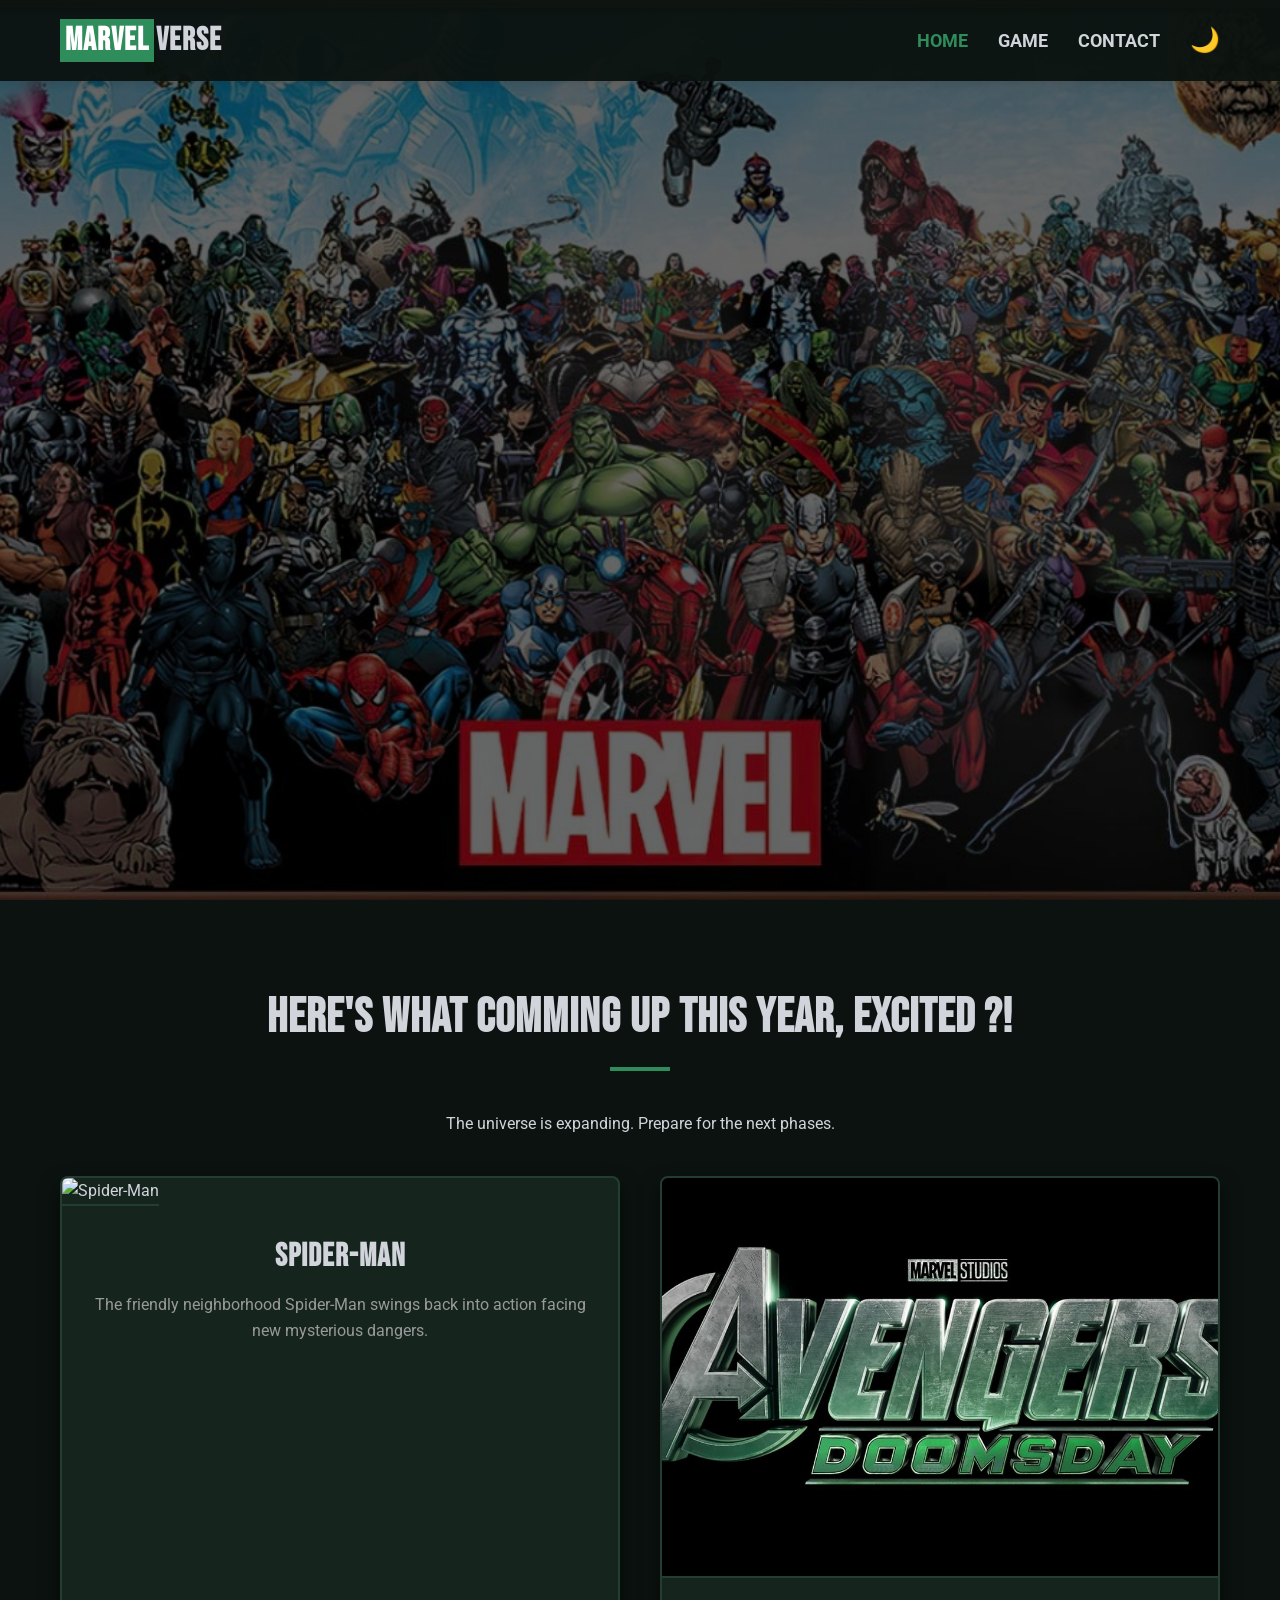
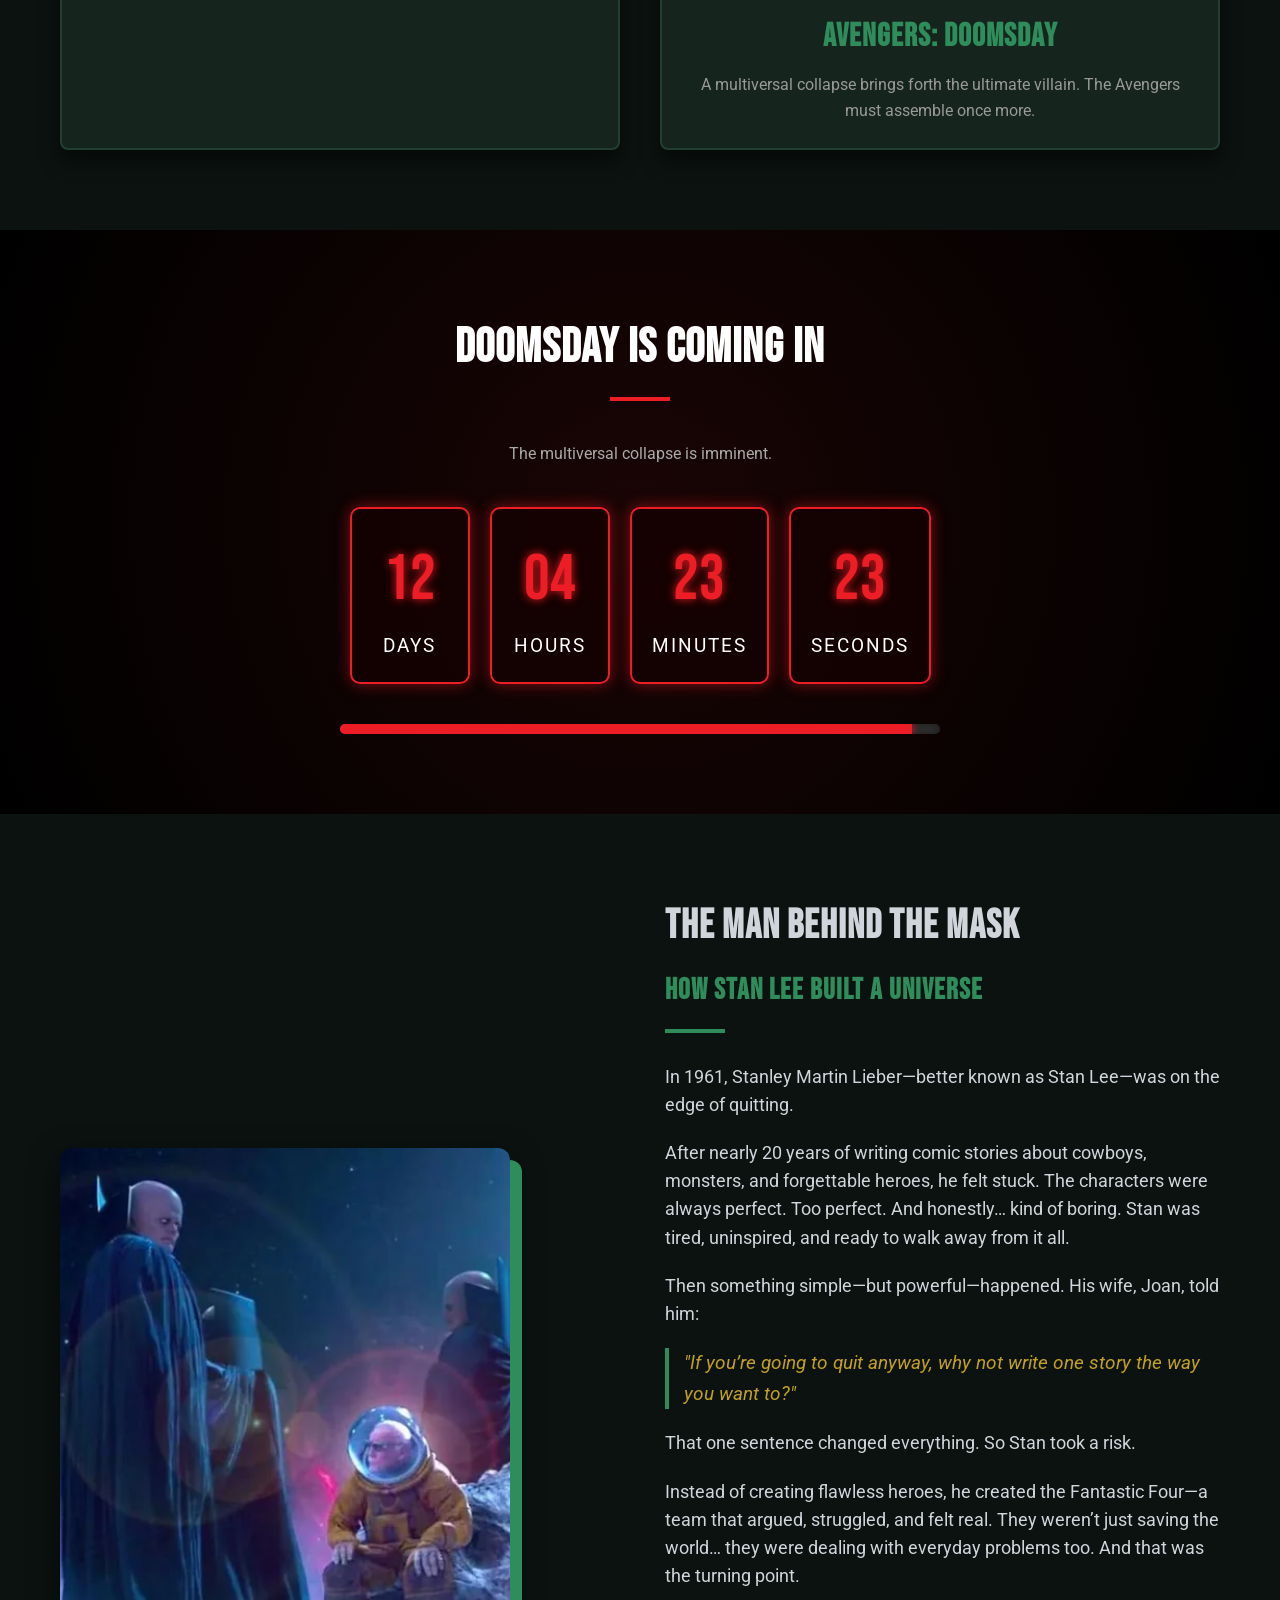
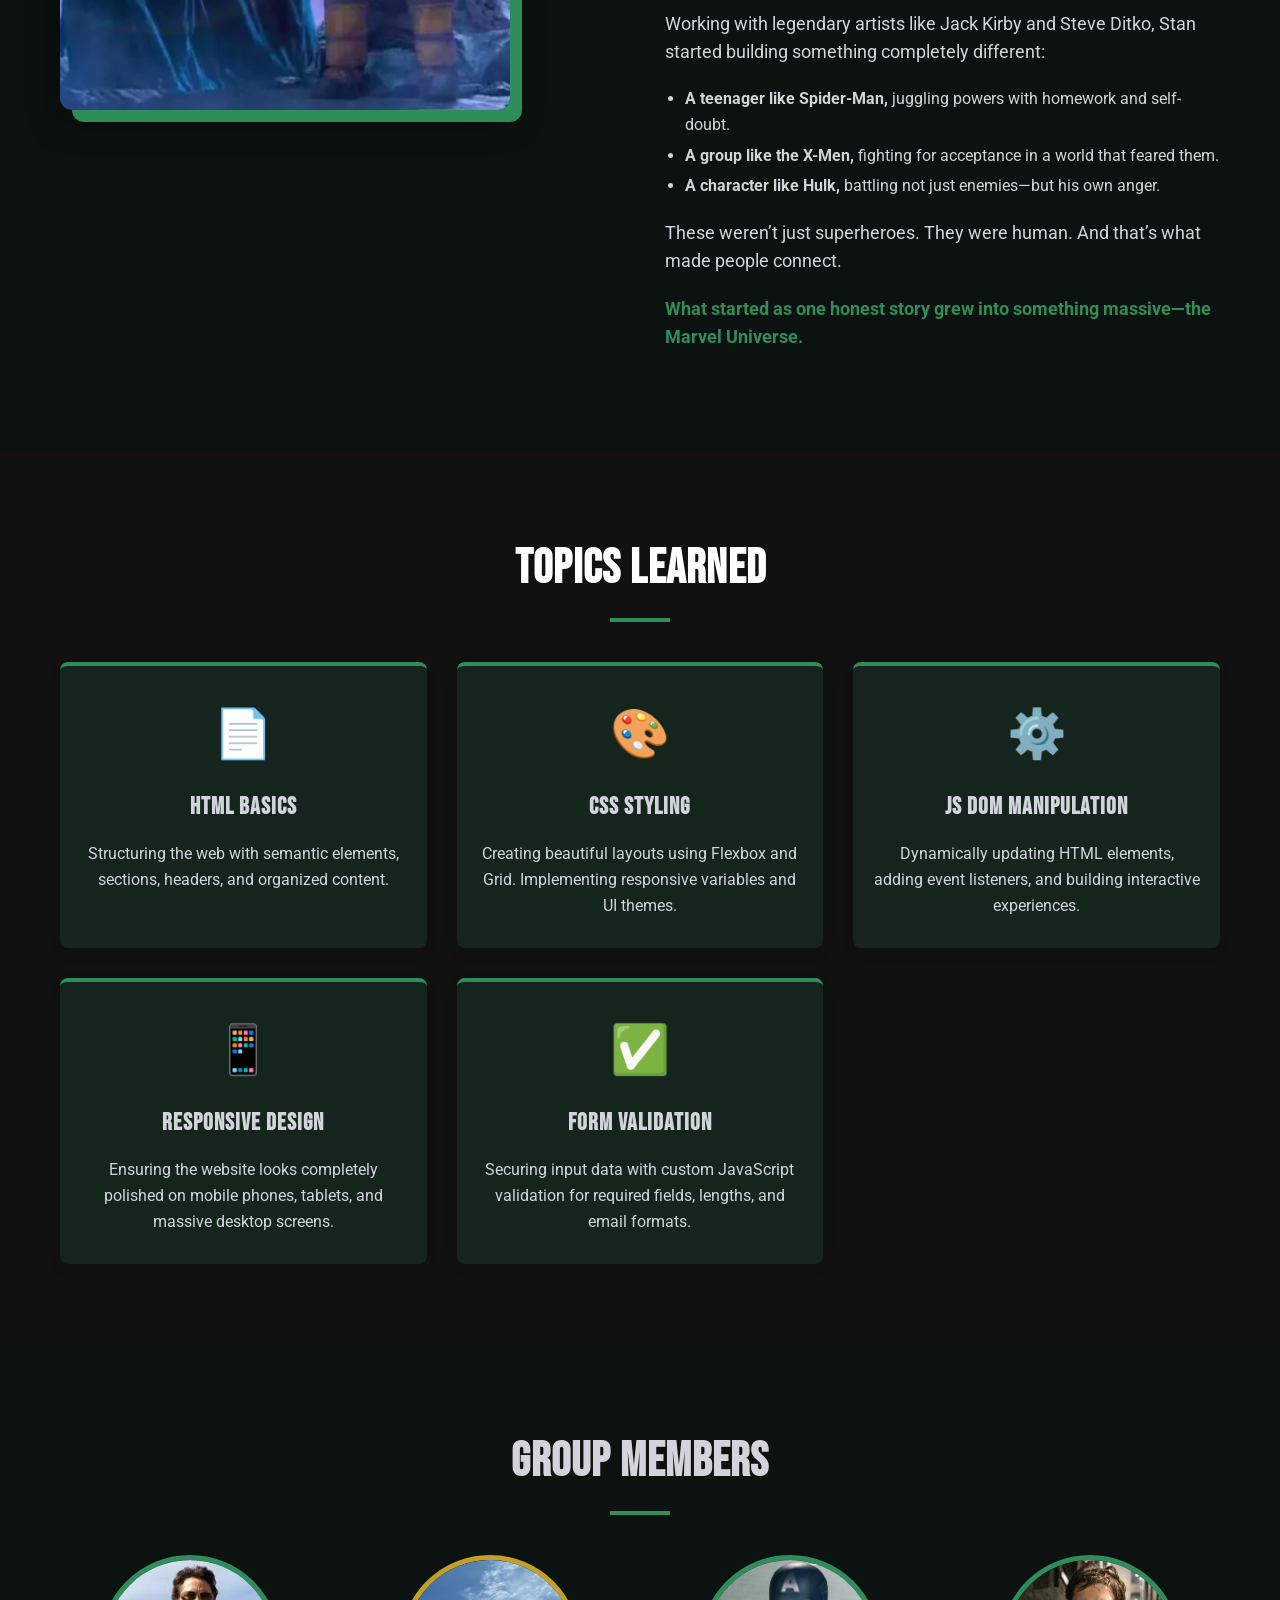
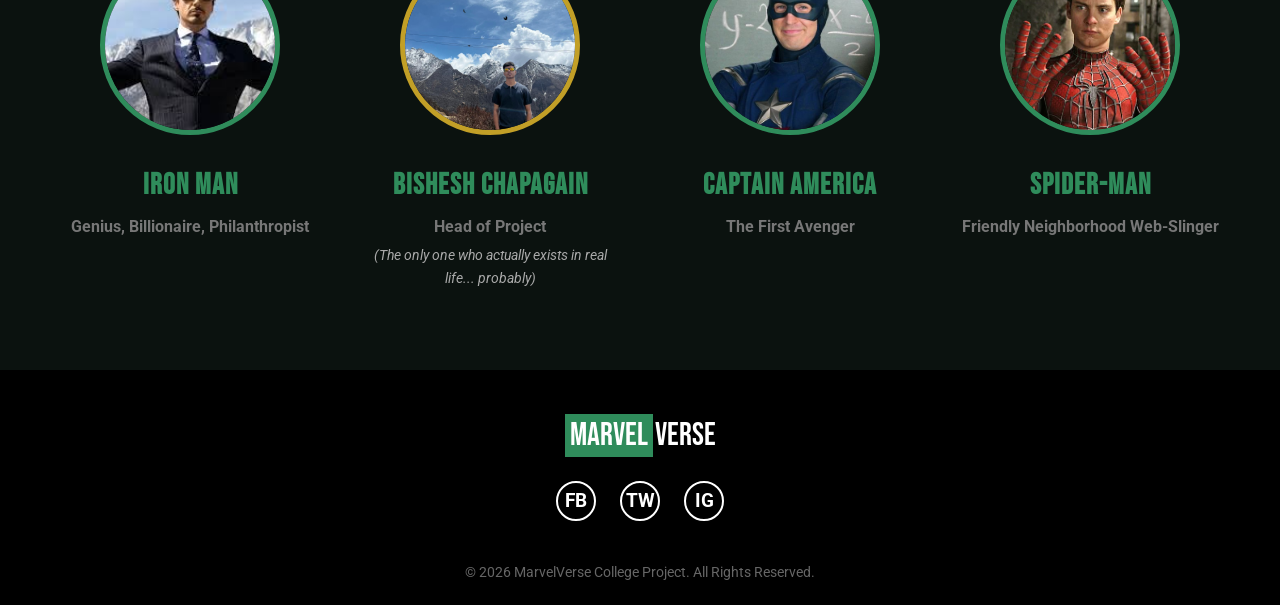
==== index.html @ a959912c "first commit" ====
<!DOCTYPE html>
<html lang="en">

<head>
    <meta charset="UTF-8">
    <meta name="viewport" content="width=device-width, initial-scale=1.0">
    <title>MarvelVerse | Home</title>
    <!-- Google Fonts -->
    <link rel="preconnect" href="https://fonts.googleapis.com">
    <link rel="preconnect" href="https://fonts.gstatic.com" crossorigin>
    <link href="https://fonts.googleapis.com/css2?family=Bebas+Neue&family=Roboto:wght@300;400;700&display=swap"
        rel="stylesheet">
    <link rel="stylesheet" href="style.css">
</head>

<body>
    <!-- Navbar -->
    <nav class="navbar" id="navbar">
        <div class="nav-container">
            <h1 class="logo"><span class="marvel-bg">Marvel</span>Verse</h1>
            <ul class="nav-links">
                <li><a href="index.html" class="active">Home</a></li>
                <li><a href="game.html">Game</a></li>
                <li><a href="contact.html">Contact</a></li>
                <li><button id="theme-toggle" class="theme-btn" aria-label="Toggle Dark Mode">🌙</button></li>
            </ul>
            <div class="hamburger">
                <span class="bar"></span>
                <span class="bar"></span>
                <span class="bar"></span>
            </div>
        </div>
    </nav>

    <!-- Hero Section -->
    <header class="hero" id="home">
        <div class="hero-overlay"></div>
        <div class="hero-content fade-in">
            <h1 class="hero-title" style="color: var(--primary-color);">Welcome to the Multiverse</h1>
            <p class="hero-subtitle">Prepare for the arrival of Doomsday and explore the legacy of Earth's mightiest
                heroes.</p>
            <a href="game.html" class="btn btn-primary cta-btn">Play Trivia</a>
        </div>
    </header>

    <!-- Upcoming Movies Section -->
    <section class="movies section-padding" id="upcoming">
        <div class="container">
            <div class="text-center fade-in scroll-anim">
                <h2 class="section-title"> Here's what comming up This year, Excited ?!</h2>
                <div class="title-underline center-line colored"></div>
                <p>The universe is expanding. Prepare for the next phases.</p>
            </div>

            <div class="movies-grid">
                <!-- Movie 1 -->
                <div class="movie-card fade-in scroll-anim">
                    <img src="assets/spiderman.jpg" alt="Spider-Man" class="movie-image">
                    <div class="movie-info">
                        <h3>Spider-Man</h3>
                        <p>The friendly neighborhood Spider-Man swings back into action facing new mysterious dangers.
                        </p>
                    </div>
                </div>

                <!-- Movie 2 -->
                <div class="movie-card fade-in scroll-anim">
                    <img src="assets/doomsday.jpg" alt="Avengers Doomsday" class="movie-image">
                    <div class="movie-info">
                        <h3 style="color: var(--primary-color);">Avengers: Doomsday</h3>
                        <p>A multiversal collapse brings forth the ultimate villain. The Avengers must assemble once
                            more.</p>
                    </div>
                </div>
            </div>
        </div>
    </section>

    <!-- Doomsday Countdown Section -->
    <section class="countdown-section section-padding bg-dark" id="countdown">
        <div class="container text-center fade-in scroll-anim">
            <h2 class="section-title text-white"> Doomsday is Coming in </h2>
            <div class="title-underline center-line" style="background-color: var(--doomsday-red);"></div>
            <p style="color: #aaa; margin-bottom: 30px;">The multiversal collapse is imminent.</p>

            <div id="countdown-timer" class="countdown-container">
                <div class="time-box">
                    <span id="days" class="time-number">00</span>
                    <span class="time-label">Days</span>
                </div>
                <div class="time-box">
                    <span id="hours" class="time-number">00</span>
                    <span class="time-label">Hours</span>
                </div>
                <div class="time-box">
                    <span id="minutes" class="time-number">00</span>
                    <span class="time-label">Minutes</span>
                </div>
                <div class="time-box">
                    <span id="seconds" class="time-number">00</span>
                    <span class="time-label">Seconds</span>
                </div>
            </div>

            <!-- Progress Bar -->
            <div class="progress-bar-container">
                <div id="countdown-progress" class="progress-bar"></div>
            </div>

            <h1 id="doomsday-message"
                style="display: none; color: var(--doomsday-red); font-size: 3rem; margin-top: 30px;"
                class="shake-anim">💥 DOOMSDAY HAS ARRIVED!</h1>
        </div>
    </section>

    <!-- Stan Lee Section -->
    <section class="stan-lee section-padding bg-alt" id="stan-lee">
        <div class="container flex-row">
            <div class="stan-image-wrapper fade-in scroll-anim">
                <img src="assets/stanlee.webp" alt="Stan Lee Portrait" id="stan-img">
            </div>
            <div class="stan-text-wrapper fade-in scroll-anim">
                <h2 class="section-title" style="font-size: 2.5rem;">The Man Behind the Mask</h2>
                <h3
                    style="color: var(--primary-color); margin-bottom: 15px; font-family: 'Bebas Neue', cursive; font-size: 1.8rem; letter-spacing: 1px;">
                    How Stan Lee Built a Universe</h3>
                <div class="title-underline"></div>

                <p>In 1961, Stanley Martin Lieber—better known as Stan Lee—was on the edge of quitting.</p>
                <p>After nearly 20 years of writing comic stories about cowboys, monsters, and forgettable heroes, he
                    felt stuck. The characters were always perfect. Too perfect. And honestly… kind of boring. Stan was
                    tired, uninspired, and ready to walk away from it all.</p>

                <p>Then something simple—but powerful—happened. His wife, Joan, told him:</p>
                <blockquote
                    style="border-left: 4px solid var(--primary-color); padding-left: 15px; margin: 20px 0; font-style: italic; font-size: 1.2rem; color: var(--accent-gold);">
                    "If you’re going to quit anyway, why not write one story the way you want to?"
                </blockquote>

                <p>That one sentence changed everything. So Stan took a risk.</p>
                <p>Instead of creating flawless heroes, he created the Fantastic Four—a team that argued, struggled, and
                    felt real. They weren’t just saving the world… they were dealing with everyday problems too. And
                    that was the turning point.</p>

                <p>Working with legendary artists like Jack Kirby and Steve Ditko, Stan started building something
                    completely different:</p>
                <ul style="list-style-type: disc; margin-left: 20px; margin-bottom: 20px;">
                    <li style="margin-bottom: 5px;"><strong>A teenager like Spider-Man,</strong> juggling powers with
                        homework and self-doubt.</li>
                    <li style="margin-bottom: 5px;"><strong>A group like the X-Men,</strong> fighting for acceptance in
                        a world that feared them.</li>
                    <li style="margin-bottom: 5px;"><strong>A character like Hulk,</strong> battling not just
                        enemies—but his own anger.</li>
                </ul>

                <p>These weren’t just superheroes. They were human. And that’s what made people connect.</p>
                <p style="font-weight: bold; color: var(--primary-color); font-size: 1.1rem;">What started as one honest
                    story grew into something massive—the Marvel Universe.</p>
            </div>
        </div>
    </section>

    <!-- Topics Learned Section -->
    <section class="topics section-padding bg-dark" id="topics">
        <div class="container">
            <h2 class="section-title text-center text-white">Topics Learned</h2>
            <div class="title-underline center-line"></div>

            <div class="features-grid">
                <!-- Card 1 -->
                <div class="feature-card fade-in scroll-anim">
                    <div class="card-icon">📄</div>
                    <h3>HTML Basics</h3>
                    <p>Structuring the web with semantic elements, sections, headers, and organized content.</p>
                </div>
                <!-- Card 2 -->
                <div class="feature-card fade-in scroll-anim">
                    <div class="card-icon">🎨</div>
                    <h3>CSS Styling</h3>
                    <p>Creating beautiful layouts using Flexbox and Grid. Implementing responsive variables and UI
                        themes.</p>
                </div>
                <!-- Card 3 -->
                <div class="feature-card fade-in scroll-anim">
                    <div class="card-icon">⚙️</div>
                    <h3>JS DOM Manipulation</h3>
                    <p>Dynamically updating HTML elements, adding event listeners, and building interactive experiences.
                    </p>
                </div>
                <!-- Card 4 -->
                <div class="feature-card fade-in scroll-anim">
                    <div class="card-icon">📱</div>
                    <h3>Responsive Design</h3>
                    <p>Ensuring the website looks completely polished on mobile phones, tablets, and massive desktop
                        screens.</p>
                </div>
                <!-- Card 5 -->
                <div class="feature-card fade-in scroll-anim">
                    <div class="card-icon">✅</div>
                    <h3>Form Validation</h3>
                    <p>Securing input data with custom JavaScript validation for required fields, lengths, and email
                        formats.</p>
                </div>
            </div>
        </div>
    </section>

    <!-- Group Members Section -->
    <section class="team section-padding" id="team">
        <div class="container">
            <h2 class="section-title text-center">Group Members</h2>
            <div class="title-underline center-line colored"></div>

            <div class="team-grid">
                <!-- Member 1 -->
                <div class="team-card fade-in scroll-anim">
                    <img src="assets/member1.jpeg" alt="Iron Man" class="team-avatar">
                    <h3 style="color: var(--primary-color);">Iron Man</h3>
                    <p class="role">Genius, Billionaire, Philanthropist</p>
                </div>
                <!-- Project Head (User) -->
                <div class="team-card fade-in scroll-anim">
                    <img src="assets/Member4.jpeg" alt="Bishesh Chapagain" class="team-avatar"
                        style="border-color: var(--accent-gold);">
                    <h3 style="color: var(--primary-color);">Bishesh Chapagain</h3>
                    <p class="role">Head of Project</p>
                    <p style="font-size: 0.9rem; margin-top: 5px; color: #aaa; font-style: italic;">(The only one who
                        actually exists in real life... probably)</p>
                </div>
                <!-- Member 2 -->
                <div class="team-card fade-in scroll-anim">
                    <img src="assets/member2.jpg" alt="Captain America" class="team-avatar">
                    <h3 style="color: var(--primary-color);">Captain America</h3>
                    <p class="role">The First Avenger</p>
                </div>
                <!-- Member 3 -->
                <div class="team-card fade-in scroll-anim">
                    <img src="assets/member3.webp" alt="Spider-Man" class="team-avatar">
                    <h3 style="color: var(--primary-color);">Spider-Man</h3>
                    <p class="role">Friendly Neighborhood Web-Slinger</p>
                </div>
            </div>
        </div>
    </section>

    <!-- Footer -->
    <footer>
        <div class="container footer-content">
            <div class="footer-logo"><span class="marvel-bg">Marvel</span>Verse</div>
            <div class="socials">
                <a href="#">FB</a>
                <a href="#">TW</a>
                <a href="#">IG</a>
            </div>
            <p>&copy; 2026 MarvelVerse College Project. All Rights Reserved.</p>
        </div>
    </footer>

    <script src="script.js"></script>
</body>

</html>
---- style.css ----
/* =========================================
   VARIABLES & GLOBAL STYLES
   ========================================= */
:root {
    --primary-color: #2f8c5b; /* Doomsday Green */
    --primary-dark: #1b633b;
    --text-color: #d1d5db; /* Light gray text */
    --bg-color: #0b120f; /* Deep dark obsidian/green */
    --bg-alt: #121c18;
    --header-bg: rgba(11, 18, 15, 0.95);
    --card-bg: #16241e;
    --border-color: #243d31;
    --accent-gold: #c29f27;
    --doomsday-red: #EC1D24; /* Bold glowing red requirement */
    --transition: all 0.3s ease;
}

/* Dark Mode Variables */
[data-theme="dark"] {
    --primary-color: #1b633b;
    --text-color: #ffffff;
    --bg-color: #000000;
    --bg-alt: #0a0a0a;
    --header-bg: rgba(0, 0, 0, 0.95);
    --card-bg: #111111;
    --border-color: #222222;
}

* {
    margin: 0;
    padding: 0;
    box-sizing: border-box;
}

body {
    font-family: 'Roboto', sans-serif;
    color: var(--text-color);
    background-color: var(--bg-color);
    line-height: 1.6;
    transition: background-color 0.3s, color 0.3s;
    overflow-x: hidden;
}

h1, h2, h3, h4, .hero-title, .logo {
    font-family: 'Bebas Neue', cursive;
    letter-spacing: 1px;
}

a {
    text-decoration: none;
    color: var(--text-color);
    transition: var(--transition);
}

ul {
    list-style: none;
}

.container {
    max-width: 1200px;
    margin: 0 auto;
    padding: 0 20px;
}

.section-padding {
    padding: 80px 0;
}

.text-center { text-align: center; }
.text-white { color: #fff !important; }
.bg-dark { background-color: #111; color: #fff; }
[data-theme="dark"] .bg-dark { background-color: #0a0a0a; }

/* Buttons */
.btn {
    display: inline-block;
    padding: 12px 30px;
    font-size: 1.2rem;
    font-family: 'Bebas Neue', cursive;
    letter-spacing: 1.5px;
    border: none;
    cursor: pointer;
    border-radius: 4px;
    transition: var(--transition);
    text-transform: uppercase;
}

.btn-primary {
    background-color: var(--primary-color);
    color: #fff;
    box-shadow: 0 4px 6px rgba(236, 29, 36, 0.3);
}

.btn-primary:hover {
    background-color: var(--primary-dark);
    transform: translateY(-2px);
    box-shadow: 0 6px 12px rgba(236, 29, 36, 0.4);
}

/* Titles & Underlines */
.section-title {
    font-size: 3rem;
    margin-bottom: 10px;
    text-transform: uppercase;
}

.title-underline {
    height: 4px;
    width: 60px;
    background-color: var(--primary-color);
    margin-bottom: 30px;
}

.center-line {
    margin: 0 auto 40px auto;
}

/* =========================================
   NAVIGATION
   ========================================= */
.navbar {
    position: fixed;
    top: 0;
    left: 0;
    width: 100%;
    background-color: var(--header-bg);
    box-shadow: 0 2px 10px rgba(0,0,0,0.1);
    z-index: 1000;
    transition: var(--transition);
}

.nav-container {
    display: flex;
    justify-content: space-between;
    align-items: center;
    max-width: 1200px;
    margin: 0 auto;
    padding: 15px 20px;
}

.logo {
    font-size: 2rem;
    color: var(--text-color);
}

.marvel-bg {
    background-color: var(--primary-color);
    color: white;
    padding: 2px 5px;
    margin-right: 2px;
}

.nav-links {
    display: flex;
    align-items: center;
    gap: 30px;
}

.nav-links a {
    font-weight: 700;
    font-size: 1.1rem;
    text-transform: uppercase;
}

.nav-links a:hover,
.nav-links a.active {
    color: var(--primary-color);
}

.theme-btn {
    background: none;
    border: none;
    font-size: 1.5rem;
    cursor: pointer;
    color: var(--text-color);
}

/* Hamburger */
.hamburger {
    display: none;
    cursor: pointer;
}

.hamburger .bar {
    display: block;
    width: 25px;
    height: 3px;
    margin: 5px auto;
    -webkit-transition: all 0.3s ease-in-out;
    transition: all 0.3s ease-in-out;
    background-color: var(--text-color);
}

/* =========================================
   HERO SECTION
   ========================================= */
.hero {
    min-height: 100vh;
    background: url('assets/marvel.jpg') no-repeat center center;
    background-size: cover;
    background-position: center top; /* Keeps main Marvel characters' heads visible */
    background-attachment: fixed; /* Creates a premium parallax effect and helps perceived resolution */
    image-rendering: high-quality;
    position: relative;
    display: flex;
    align-items: center;
    justify-content: center;
    text-align: center;
    color: #fff;
    margin-top: 0;
}

.hero-overlay {
    position: absolute;
    top: 0;
    left: 0;
    width: 100%;
    height: 100%;
    background: rgba(0, 0, 0, 0.6);
    z-index: 1;
}

.hero-content {
    position: relative;
    z-index: 2;
    padding: 0 20px;
    max-width: 800px;
}

.hero-title {
    font-size: 5rem;
    text-transform: uppercase;
    margin-bottom: 20px;
    text-shadow: 2px 2px 10px rgba(0,0,0,0.8);
}

.hero-subtitle {
    font-size: 1.2rem;
    margin-bottom: 30px;
    text-shadow: 1px 1px 5px rgba(0,0,0,0.8);
}

/* =========================================
   STAN LEE SECTION
   ========================================= */
.flex-row {
    display: flex;
    align-items: center;
    gap: 50px;
}

.stan-image-wrapper {
    flex: 1;
}

.stan-image-wrapper img {
    width: 100%;
    max-width: 450px;
    height: auto;
    aspect-ratio: 4 / 5; /* Forces a consistent portrait layout */
    object-fit: cover; /* Prevents stretching and distortion */
    object-position: center top; /* Focuses clearly on Stan Lee's face */
    border-radius: 12px;
    box-shadow: 12px 12px 0 var(--primary-color), 0 10px 30px rgba(0,0,0,0.5); /* extra 3D pop */
    image-rendering: high-quality; /* Better resolution */
}

.stan-text-wrapper {
    flex: 1;
}

.stan-text-wrapper p {
    margin-bottom: 20px;
    font-size: 1.1rem;
}

/* =========================================
   UPCOMING MOVIES SECTION
   ========================================= */
.movies-grid {
    display: grid;
    grid-template-columns: repeat(auto-fit, minmax(300px, 1fr));
    gap: 40px;
    margin-top: 40px;
}

.movie-card {
    background-color: var(--card-bg);
    border-radius: 8px;
    overflow: hidden;
    box-shadow: 0 10px 20px rgba(0,0,0,0.5);
    border: 2px solid var(--border-color);
    transition: var(--transition);
}

.movie-card:hover {
    transform: translateY(-10px);
    box-shadow: 0 15px 30px rgba(47, 140, 91, 0.4);
    border-color: var(--primary-color);
}

.movie-image {
    width: 100%;
    height: 400px;
    object-fit: cover;
    border-bottom: 2px solid var(--border-color);
}

.movie-info {
    padding: 25px 20px;
    text-align: center;
}

.movie-info h3 {
    font-size: 2rem;
    margin-bottom: 10px;
    font-family: 'Bebas Neue', cursive;
    color: var(--text-color);
}

.movie-info p {
    font-size: 1rem;
    color: #999;
}

/* =========================================
   COUNTDOWN TIMER SECTION
   ========================================= */
.countdown-section {
    position: relative;
    overflow: hidden;
    background: radial-gradient(circle at center, #1a0505 0%, #000000 100%);
}

.countdown-container {
    display: flex;
    justify-content: center;
    gap: 20px;
    flex-wrap: wrap;
    margin: 40px 0;
}

.time-box {
    background-color: rgba(20, 0, 0, 0.8);
    border: 2px solid var(--doomsday-red);
    border-radius: 10px;
    padding: 20px;
    min-width: 120px;
    box-shadow: 0 0 15px rgba(236, 29, 36, 0.5); /* Glowing Red */
    animation: pulseGlow 2s infinite alternate;
}

.time-number {
    display: block;
    font-size: 4rem;
    font-family: 'Bebas Neue', cursive;
    color: var(--doomsday-red);
    text-shadow: 0 0 10px var(--doomsday-red);
}

.time-label {
    display: block;
    font-size: 1.2rem;
    color: #fff;
    text-transform: uppercase;
    letter-spacing: 2px;
}

.progress-bar-container {
    width: 100%;
    max-width: 600px;
    height: 10px;
    background-color: #333;
    border-radius: 5px;
    margin: 0 auto;
    overflow: hidden;
    box-shadow: 0 0 10px rgba(0,0,0,0.5) inset;
}

.progress-bar {
    height: 100%;
    width: 0%;
    background-color: var(--doomsday-red);
    box-shadow: 0 0 10px var(--doomsday-red);
    transition: width 1s linear;
}

@keyframes pulseGlow {
    0% { box-shadow: 0 0 10px rgba(236, 29, 36, 0.2); }
    100% { box-shadow: 0 0 25px rgba(236, 29, 36, 0.8); }
}

.shake-anim {
    animation: shake 0.5s infinite;
}

@keyframes shake {
    0% { transform: translate(1px, 1px) rotate(0deg); }
    10% { transform: translate(-1px, -2px) rotate(-1deg); }
    20% { transform: translate(-3px, 0px) rotate(1deg); }
    30% { transform: translate(3px, 2px) rotate(0deg); }
    40% { transform: translate(1px, -1px) rotate(1deg); }
    50% { transform: translate(-1px, 2px) rotate(-1deg); }
    60% { transform: translate(-3px, 1px) rotate(0deg); }
    70% { transform: translate(3px, 1px) rotate(-1deg); }
    80% { transform: translate(-1px, -1px) rotate(1deg); }
    90% { transform: translate(1px, 2px) rotate(0deg); }
    100% { transform: translate(1px, -2px) rotate(-1deg); }
}

/* =========================================
   TOPICS / CARDS SECTION
   ========================================= */
.features-grid {
    display: grid;
    grid-template-columns: repeat(auto-fit, minmax(280px, 1fr));
    gap: 30px;
    margin-top: 40px;
}

.feature-card {
    background-color: var(--card-bg);
    color: var(--text-color);
    padding: 30px 20px;
    border-radius: 8px;
    text-align: center;
    box-shadow: 0 5px 15px rgba(0,0,0,0.05);
    transition: var(--transition);
    border-top: 4px solid var(--primary-color);
}

.feature-card:hover {
    transform: translateY(-10px);
    box-shadow: 0 15px 30px rgba(0,0,0,0.1);
}

[data-theme="dark"] .feature-card {
    box-shadow: 0 5px 15px rgba(0,0,0,0.5);
}

[data-theme="dark"] .feature-card:hover {
    box-shadow: 0 15px 30px rgba(0,0,0,0.7);
}

.card-icon {
    font-size: 3rem;
    margin-bottom: 15px;
}

.feature-card h3 {
    font-size: 1.5rem;
    margin-bottom: 15px;
}

/* =========================================
   TEAM SECTION
   ========================================= */
.team-grid {
    display: grid;
    grid-template-columns: repeat(auto-fit, minmax(250px, 1fr));
    gap: 40px;
    margin-top: 40px;
}

.team-card {
    text-align: center;
}

.team-avatar {
    width: 180px;
    height: 180px;
    border-radius: 50%;
    object-fit: cover;
    margin-bottom: 20px;
    border: 5px solid var(--primary-color);
    transition: var(--transition);
}

.team-card:hover .team-avatar {
    transform: scale(1.05);
    box-shadow: 0 10px 20px rgba(236, 29, 36, 0.3);
}

.team-card h3 {
    font-size: 1.8rem;
    margin-bottom: 5px;
}

.team-card .role {
    color: #777;
    font-weight: 700;
}

[data-theme="dark"] .team-card .role {
    color: #aaa;
}

/* =========================================
   FOOTER
   ========================================= */
footer {
    background-color: #000;
    color: #fff;
    padding: 40px 0 20px;
    text-align: center;
}

.footer-content {
    display: flex;
    flex-direction: column;
    align-items: center;
    gap: 20px;
}

.footer-logo {
    font-family: 'Bebas Neue', cursive;
    font-size: 2rem;
}

.socials a {
    color: #fff;
    margin: 0 10px;
    font-size: 1.2rem;
    font-weight: bold;
    border: 2px solid #fff;
    border-radius: 50%;
    width: 40px;
    height: 40px;
    display: inline-flex;
    align-items: center;
    justify-content: center;
    transition: var(--transition);
}

.socials a:hover {
    background-color: var(--primary-color);
    border-color: var(--primary-color);
    color: #fff;
}

footer p {
    margin-top: 20px;
    color: #666;
    font-size: 0.9rem;
}

/* =========================================
   ANIMATIONS & UTILITIES
   ========================================= */
.fade-in {
    opacity: 0;
    transform: translateY(30px);
    transition: opacity 0.8s ease-out, transform 0.8s ease-out;
}

.fade-in.appear {
    opacity: 1;
    transform: translateY(0);
}

/* =========================================
   MEDIA QUERIES (RESPONSIVE)
   ========================================= */
@media (max-width: 768px) {
    .hamburger {
        display: block;
    }

    .hamburger.active .bar:nth-child(2) { opacity: 0; }
    .hamburger.active .bar:nth-child(1) { transform: translateY(8px) rotate(45deg); }
    .hamburger.active .bar:nth-child(3) { transform: translateY(-8px) rotate(-45deg); }

    .nav-links {
        position: fixed;
        left: -100%;
        top: 70px;
        gap: 0;
        flex-direction: column;
        background-color: var(--header-bg);
        width: 100%;
        text-align: center;
        transition: 0.3s;
        box-shadow: 0 10px 10px rgba(0,0,0,0.1);
        padding-bottom: 20px;
    }

    .nav-links.active {
        left: 0;
        overflow-y: auto;
        max-height: calc(100vh - 70px);
    }

    .nav-links li {
        margin: 16px 0;
    }

    .hero {
        background-attachment: scroll; /* Fixes iOS mobile bug with fixed background */
        background-position: center;
        min-height: 80vh; /* Better fitting for mobile viewports */
    }

    .hero-title {
        font-size: 3rem;
    }
    
    .hero-subtitle {
        font-size: 1.1rem;
    }

    .section-title {
        font-size: 2.2rem;
    }

    .flex-row {
        flex-direction: column;
        align-items: center;
        gap: 30px;
    }

    .stan-image-wrapper img {
        margin: 0 auto;
        display: block;
        max-width: 350px;
        width: 100%;
    }

    .movie-image {
        height: 300px;
    }

    .time-box {
        min-width: 90px;
        padding: 15px;
    }

    .time-number {
        font-size: 3rem;
    }

    .time-label {
        font-size: 1rem;
    }
    
    .movies-grid, .features-grid, .team-grid {
        gap: 20px;
        padding: 0 10px;
    }
}

@media (max-width: 480px) {
    .hero-title {
        font-size: 2.2rem;
    }

    .hero-subtitle {
        font-size: 1rem;
    }

    .section-title {
        font-size: 1.8rem;
    }

    .movies-grid {
        grid-template-columns: 1fr;
    }

    .features-grid {
        grid-template-columns: 1fr;
    }

    .team-grid {
        grid-template-columns: 1fr;
    }

    .container {
        padding: 0 15px; /* Adds extra breathing room to containers */
    }

    .countdown-container {
        gap: 10px;
    }

    .time-box {
        min-width: 70px;
        padding: 10px;
    }

    .time-number {
        font-size: 2rem;
    }

    .time-label {
        font-size: 0.8rem;
    }
    
    .btn {
        padding: 10px 20px;
        font-size: 1rem;
    }
    
    .section-padding {
        padding: 50px 0;
    }
    
    #doomsday-message {
        font-size: 1.8rem !important;
    }
}
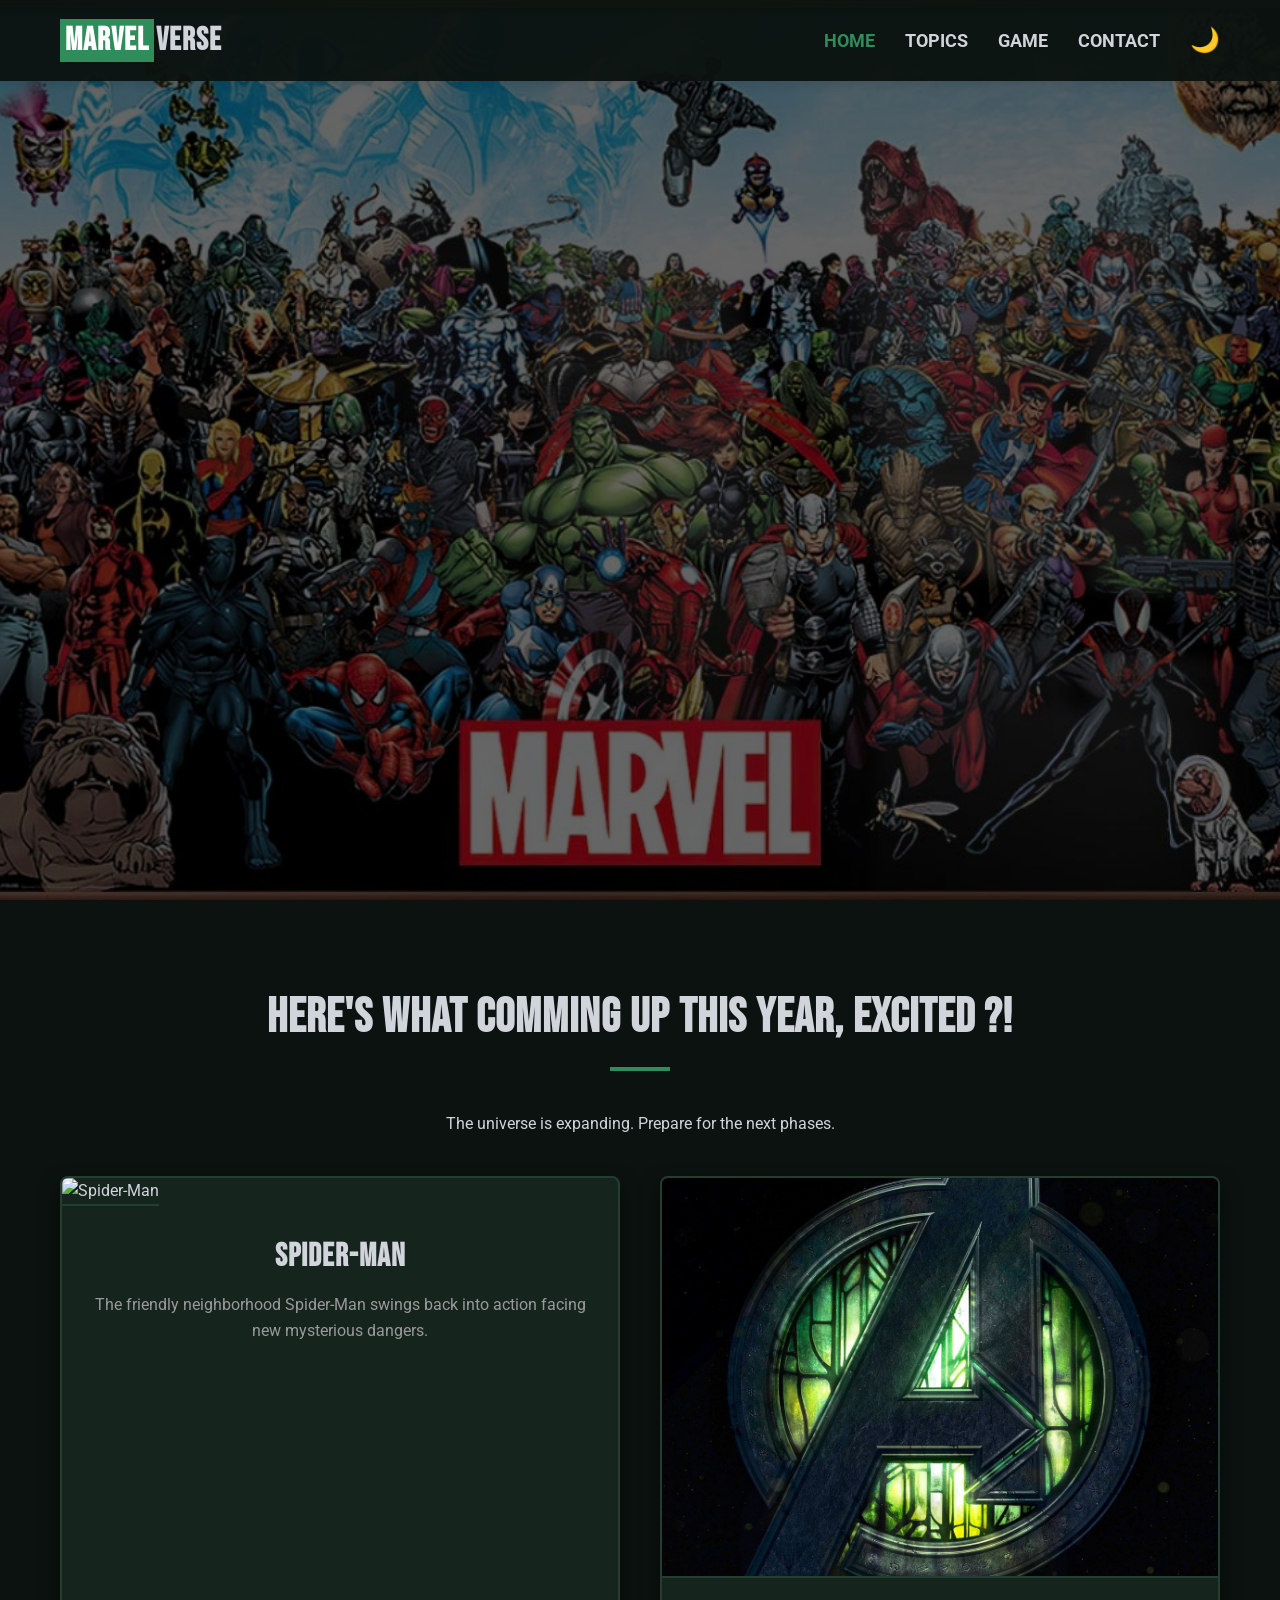
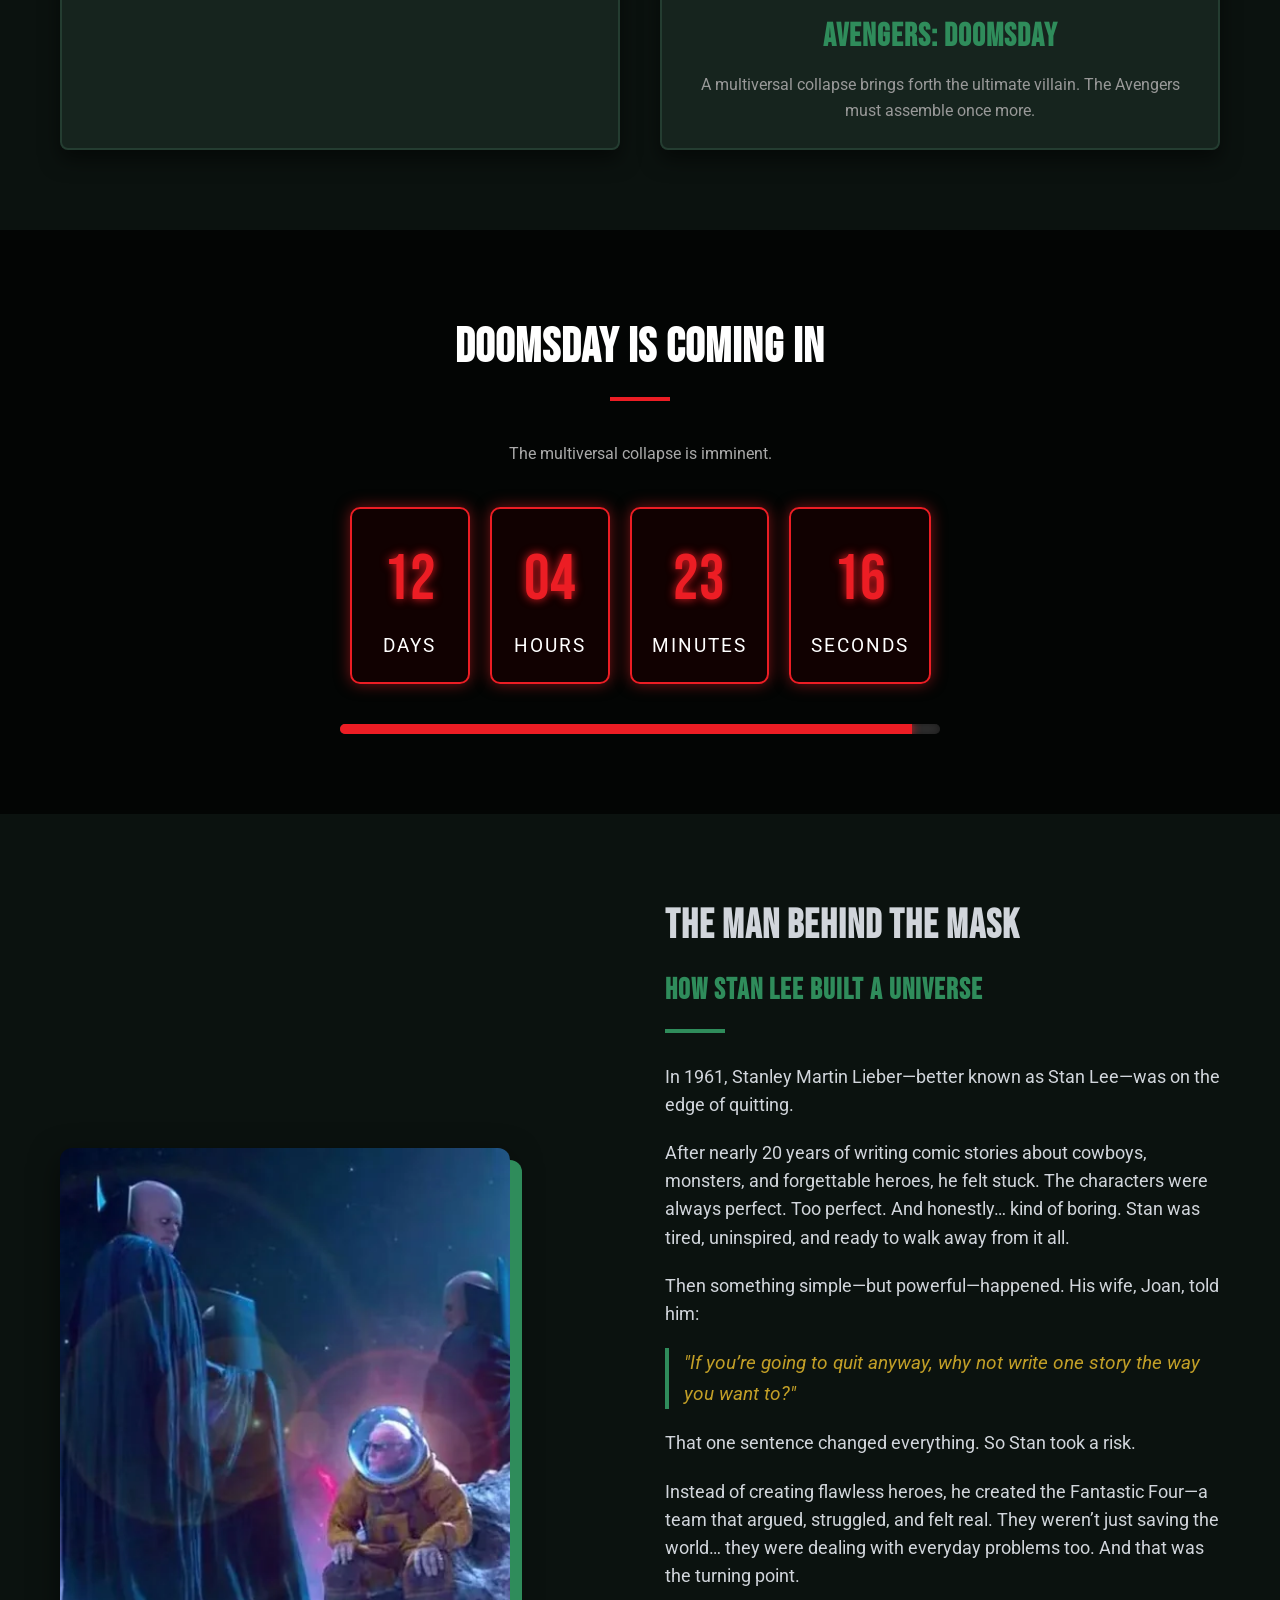
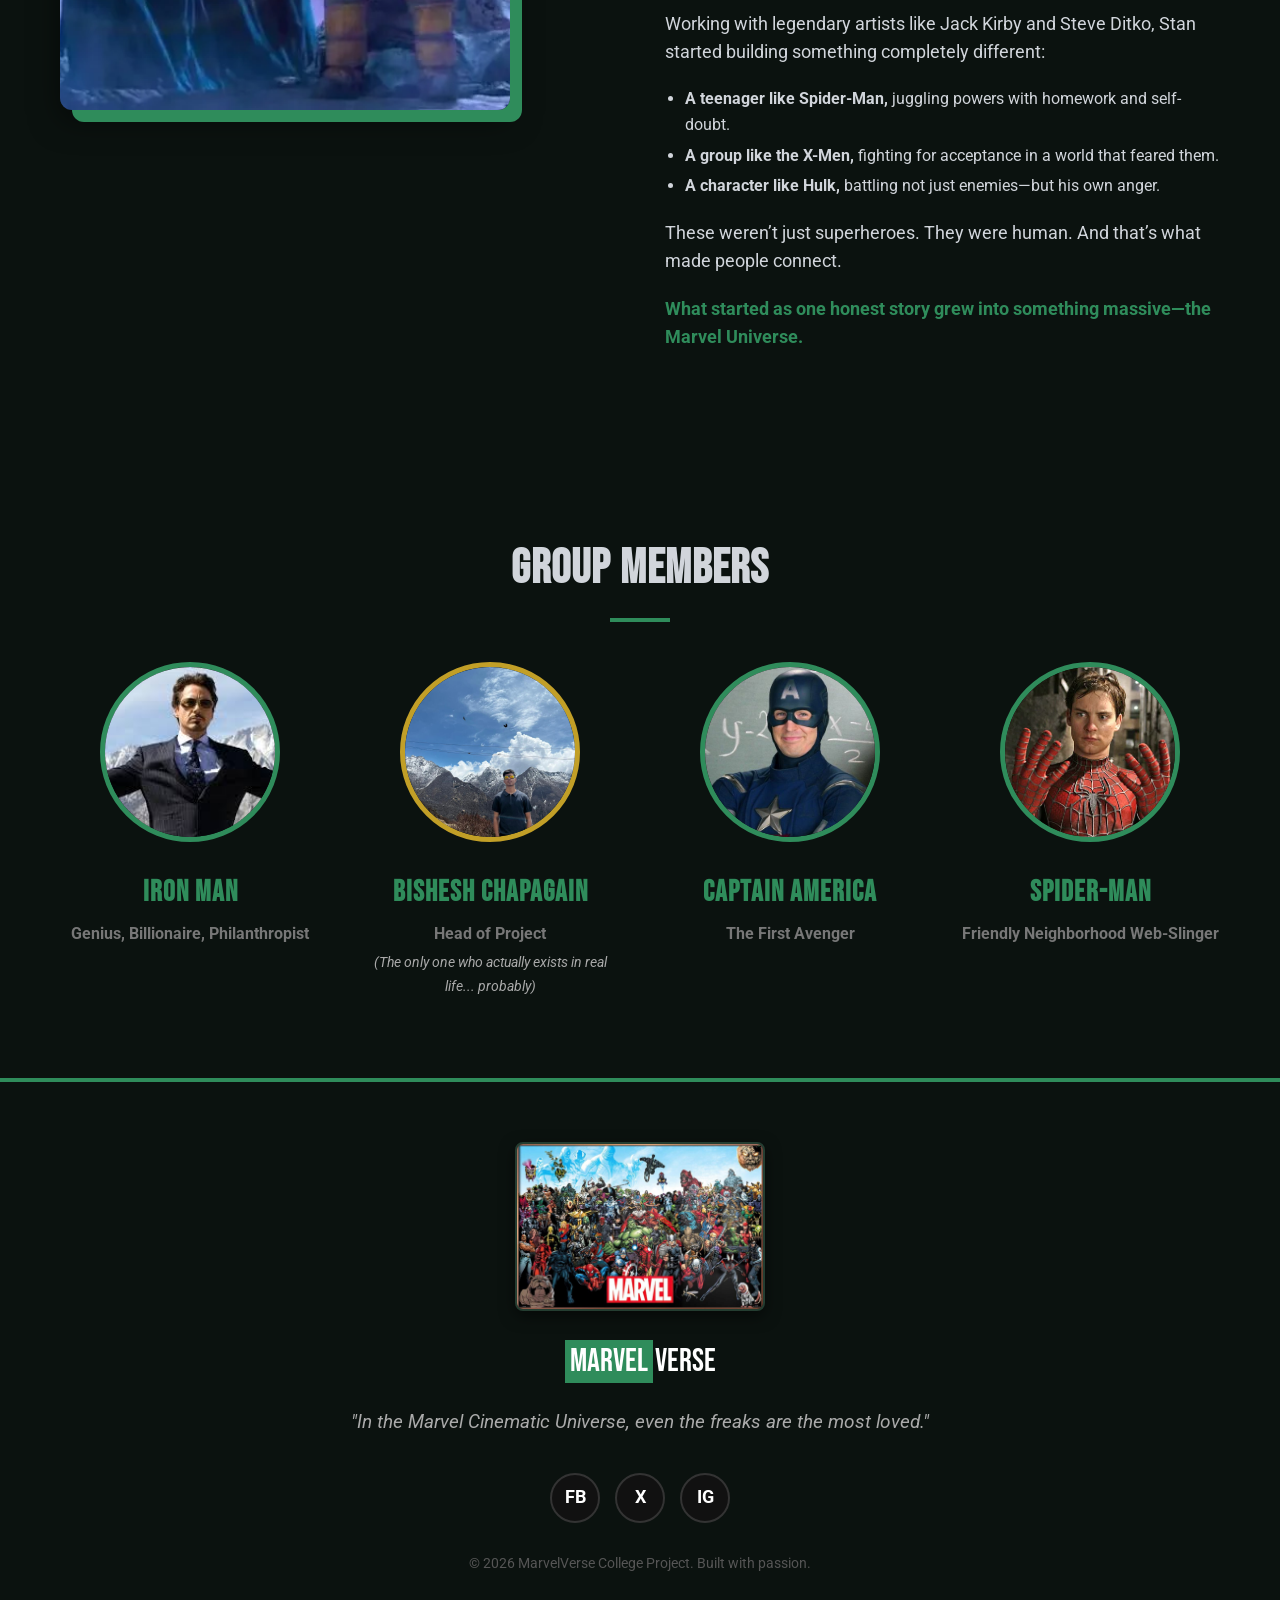
==== commit 9a24cfe8: "first commit" ====
--- a/index.html
+++ b/index.html
@@ -14,12 +14,15 @@
 </head>
 
 <body>
+
+
     <!-- Navbar -->
     <nav class="navbar" id="navbar">
         <div class="nav-container">
             <h1 class="logo"><span class="marvel-bg">Marvel</span>Verse</h1>
             <ul class="nav-links">
                 <li><a href="index.html" class="active">Home</a></li>
+                <li><a href="topics.html">Topics</a></li>
                 <li><a href="game.html">Game</a></li>
                 <li><a href="contact.html">Contact</a></li>
                 <li><button id="theme-toggle" class="theme-btn" aria-label="Toggle Dark Mode">🌙</button></li>
@@ -34,9 +37,14 @@
 
     <!-- Hero Section -->
     <header class="hero" id="home">
+        <!-- Background Video -->
+        <video autoplay muted loop playsinline class="hero-video">
+            <source src="assets/videoplayback.mp4" type="video/mp4">
+        </video>
         <div class="hero-overlay"></div>
         <div class="hero-content fade-in">
-            <h1 class="hero-title" style="color: var(--primary-color);">Welcome to the Multiverse</h1>
+            <img src="assets/marvel.jpg" alt="Marvel Universe" class="hero-center-img fade-in">
+            <h1 class="hero-title" style="color: var(--doomsday-red);">Welcome to the Marvel Cinematic Universe</h1>
             <p class="hero-subtitle">Prepare for the arrival of Doomsday and explore the legacy of Earth's mightiest
                 heroes.</p>
             <a href="game.html" class="btn btn-primary cta-btn">Play Trivia</a>
@@ -65,7 +73,7 @@
 
                 <!-- Movie 2 -->
                 <div class="movie-card fade-in scroll-anim">
-                    <img src="assets/doomsday.jpg" alt="Avengers Doomsday" class="movie-image">
+                    <img src="assets/new doomsaday imae4.jpg" alt="Avengers Doomsday" class="movie-image">
                     <div class="movie-info">
                         <h3 style="color: var(--primary-color);">Avengers: Doomsday</h3>
                         <p>A multiversal collapse brings forth the ultimate villain. The Avengers must assemble once
@@ -160,50 +168,7 @@
         </div>
     </section>
 
-    <!-- Topics Learned Section -->
-    <section class="topics section-padding bg-dark" id="topics">
-        <div class="container">
-            <h2 class="section-title text-center text-white">Topics Learned</h2>
-            <div class="title-underline center-line"></div>
-
-            <div class="features-grid">
-                <!-- Card 1 -->
-                <div class="feature-card fade-in scroll-anim">
-                    <div class="card-icon">📄</div>
-                    <h3>HTML Basics</h3>
-                    <p>Structuring the web with semantic elements, sections, headers, and organized content.</p>
-                </div>
-                <!-- Card 2 -->
-                <div class="feature-card fade-in scroll-anim">
-                    <div class="card-icon">🎨</div>
-                    <h3>CSS Styling</h3>
-                    <p>Creating beautiful layouts using Flexbox and Grid. Implementing responsive variables and UI
-                        themes.</p>
-                </div>
-                <!-- Card 3 -->
-                <div class="feature-card fade-in scroll-anim">
-                    <div class="card-icon">⚙️</div>
-                    <h3>JS DOM Manipulation</h3>
-                    <p>Dynamically updating HTML elements, adding event listeners, and building interactive experiences.
-                    </p>
-                </div>
-                <!-- Card 4 -->
-                <div class="feature-card fade-in scroll-anim">
-                    <div class="card-icon">📱</div>
-                    <h3>Responsive Design</h3>
-                    <p>Ensuring the website looks completely polished on mobile phones, tablets, and massive desktop
-                        screens.</p>
-                </div>
-                <!-- Card 5 -->
-                <div class="feature-card fade-in scroll-anim">
-                    <div class="card-icon">✅</div>
-                    <h3>Form Validation</h3>
-                    <p>Securing input data with custom JavaScript validation for required fields, lengths, and email
-                        formats.</p>
-                </div>
-            </div>
-        </div>
-    </section>
+
 
     <!-- Group Members Section -->
     <section class="team section-padding" id="team">
@@ -245,14 +210,19 @@
 
     <!-- Footer -->
     <footer>
-        <div class="container footer-content">
+        <div class="container footer-content fade-in scroll-anim">
+            <img src="assets/marvel.jpg" alt="Marvel Universe" class="footer-image">
             <div class="footer-logo"><span class="marvel-bg">Marvel</span>Verse</div>
+            
+            <p class="footer-quote">"In the Marvel Cinematic Universe, even the freaks are the most loved."</p>
+            
             <div class="socials">
-                <a href="#">FB</a>
-                <a href="#">TW</a>
-                <a href="#">IG</a>
-            </div>
-            <p>&copy; 2026 MarvelVerse College Project. All Rights Reserved.</p>
+                <a href="https://www.facebook.com/Marvel/" target="_blank" rel="noopener noreferrer" title="Facebook">FB</a>
+                <a href="https://x.com/Marvel" target="_blank" rel="noopener noreferrer" title="X (Twitter)">X</a>
+                <a href="https://www.instagram.com/marvel/?hl=en" target="_blank" rel="noopener noreferrer" title="Instagram">IG</a>
+            </div>
+            
+            <p style="margin-top: 10px; color: #555; font-size: 0.85rem;">&copy; 2026 MarvelVerse College Project. Built with passion.</p>
         </div>
     </footer>
 
--- a/style.css
+++ b/style.css
@@ -196,11 +196,9 @@
    ========================================= */
 .hero {
     min-height: 100vh;
-    background: url('assets/marvel.jpg') no-repeat center center;
+    background: #000 url('assets/marvel.jpg') no-repeat center center;
     background-size: cover;
-    background-position: center top; /* Keeps main Marvel characters' heads visible */
-    background-attachment: fixed; /* Creates a premium parallax effect and helps perceived resolution */
-    image-rendering: high-quality;
+    background-attachment: fixed; /* Creates a premium parallax effect */
     position: relative;
     display: flex;
     align-items: center;
@@ -208,6 +206,30 @@
     text-align: center;
     color: #fff;
     margin-top: 0;
+    overflow: hidden; /* Prevent video overflow */
+}
+
+.hero-video {
+    position: absolute;
+    top: 50%;
+    left: 50%;
+    width: 100vw;
+    height: 100vh;
+    min-width: 100%;
+    min-height: 100%;
+    object-fit: cover;
+    transform: translate(-50%, -50%);
+    z-index: 0;
+}
+
+.hero-center-img {
+    width: 100%;
+    max-width: 320px;
+    height: auto;
+    border-radius: 12px;
+    box-shadow: 0 10px 40px rgba(0,0,0,0.8), 0 0 20px rgba(236, 29, 36, 0.4);
+    border: 3px solid var(--doomsday-red);
+    margin-bottom: 25px;
 }
 
 .hero-overlay {
@@ -329,7 +351,25 @@
 .countdown-section {
     position: relative;
     overflow: hidden;
-    background: radial-gradient(circle at center, #1a0505 0%, #000000 100%);
+    background: url('assets/doomsday.jpg') no-repeat center center;
+    background-size: cover;
+    background-attachment: fixed;
+}
+
+.countdown-section::before {
+    content: '';
+    position: absolute;
+    top: 0; left: 0; width: 100%; height: 100%;
+    background: rgba(0, 0, 0, 0.7);
+    z-index: 0;
+}
+
+.countdown-section .container, 
+.countdown-section h2, 
+.countdown-section p, 
+.countdown-section .progress-bar-container {
+    position: relative;
+    z-index: 10;
 }
 
 .countdown-container {
@@ -499,10 +539,11 @@
    FOOTER
    ========================================= */
 footer {
-    background-color: #000;
+    background-color: #0b120f;
     color: #fff;
-    padding: 40px 0 20px;
+    padding: 60px 0 30px;
     text-align: center;
+    border-top: 4px solid var(--primary-color);
 }
 
 .footer-content {
@@ -512,37 +553,59 @@
     gap: 20px;
 }
 
+.footer-image {
+    width: 100%;
+    max-width: 250px;
+    border-radius: 8px;
+    box-shadow: 0 5px 15px rgba(0,0,0,0.5);
+    border: 2px solid var(--border-color);
+    margin-bottom: 5px;
+}
+
+.footer-quote {
+    font-style: italic;
+    font-size: 1.2rem;
+    color: #aaa;
+    max-width: 600px;
+    margin: 0 auto;
+    font-family: 'Roboto', sans-serif;
+}
+
 .footer-logo {
     font-family: 'Bebas Neue', cursive;
     font-size: 2rem;
 }
 
+.socials {
+    margin-top: 15px;
+    display: flex;
+    gap: 15px;
+}
+
 .socials a {
     color: #fff;
-    margin: 0 10px;
-    font-size: 1.2rem;
+    font-size: 1.1rem;
     font-weight: bold;
-    border: 2px solid #fff;
+    border: 2px solid #333;
     border-radius: 50%;
-    width: 40px;
-    height: 40px;
+    width: 50px;
+    height: 50px;
     display: inline-flex;
     align-items: center;
     justify-content: center;
-    transition: var(--transition);
+    transition: all 0.3s cubic-bezier(0.175, 0.885, 0.32, 1.275);
+    background: #111;
+    text-decoration: none;
 }
 
 .socials a:hover {
     background-color: var(--primary-color);
     border-color: var(--primary-color);
     color: #fff;
-}
-
-footer p {
-    margin-top: 20px;
-    color: #666;
-    font-size: 0.9rem;
-}
+    transform: translateY(-5px) scale(1.1);
+    box-shadow: 0 10px 20px rgba(47, 140, 91, 0.4);
+}
+
 
 /* =========================================
    ANIMATIONS & UTILITIES
@@ -556,6 +619,72 @@
 .fade-in.appear {
     opacity: 1;
     transform: translateY(0);
+}
+
+/* =========================================
+   MODALS
+   ========================================= */
+.modal-overlay {
+    position: fixed;
+    top: 0; left: 0; width: 100%; height: 100%;
+    background: rgba(0,0,0,0.85);
+    z-index: 10000;
+    display: flex;
+    align-items: center;
+    justify-content: center;
+    opacity: 1;
+    visibility: visible;
+    transition: all 0.3s ease;
+}
+
+.modal-overlay.hidden {
+    opacity: 0;
+    visibility: hidden;
+    pointer-events: none;
+}
+
+.modal-content {
+    background: var(--card-bg);
+    padding: 40px;
+    border-radius: 12px;
+    border: 3px solid var(--doomsday-red);
+    box-shadow: 0 10px 40px rgba(236, 29, 36, 0.4);
+    max-width: 500px;
+    width: 90%;
+    position: relative;
+    color: var(--text-color);
+}
+
+.close-modal {
+    position: absolute;
+    top: 10px; right: 15px;
+    font-size: 2rem;
+    color: #fff;
+    cursor: pointer;
+    transition: color 0.2s;
+}
+
+.close-modal:hover {
+    color: var(--doomsday-red);
+}
+
+.modal-image {
+    width: 100%;
+    max-width: 250px;
+    border-radius: 8px;
+    box-shadow: 0 5px 15px rgba(0,0,0,0.5);
+    margin: 0 auto;
+    display: block;
+}
+
+.bounce-anim {
+    animation: bounce 2s infinite;
+}
+
+@keyframes bounce {
+    0%, 20%, 50%, 80%, 100% { transform: translateY(0); }
+    40% { transform: translateY(-20px); }
+    60% { transform: translateY(-10px); }
 }
 
 /* =========================================
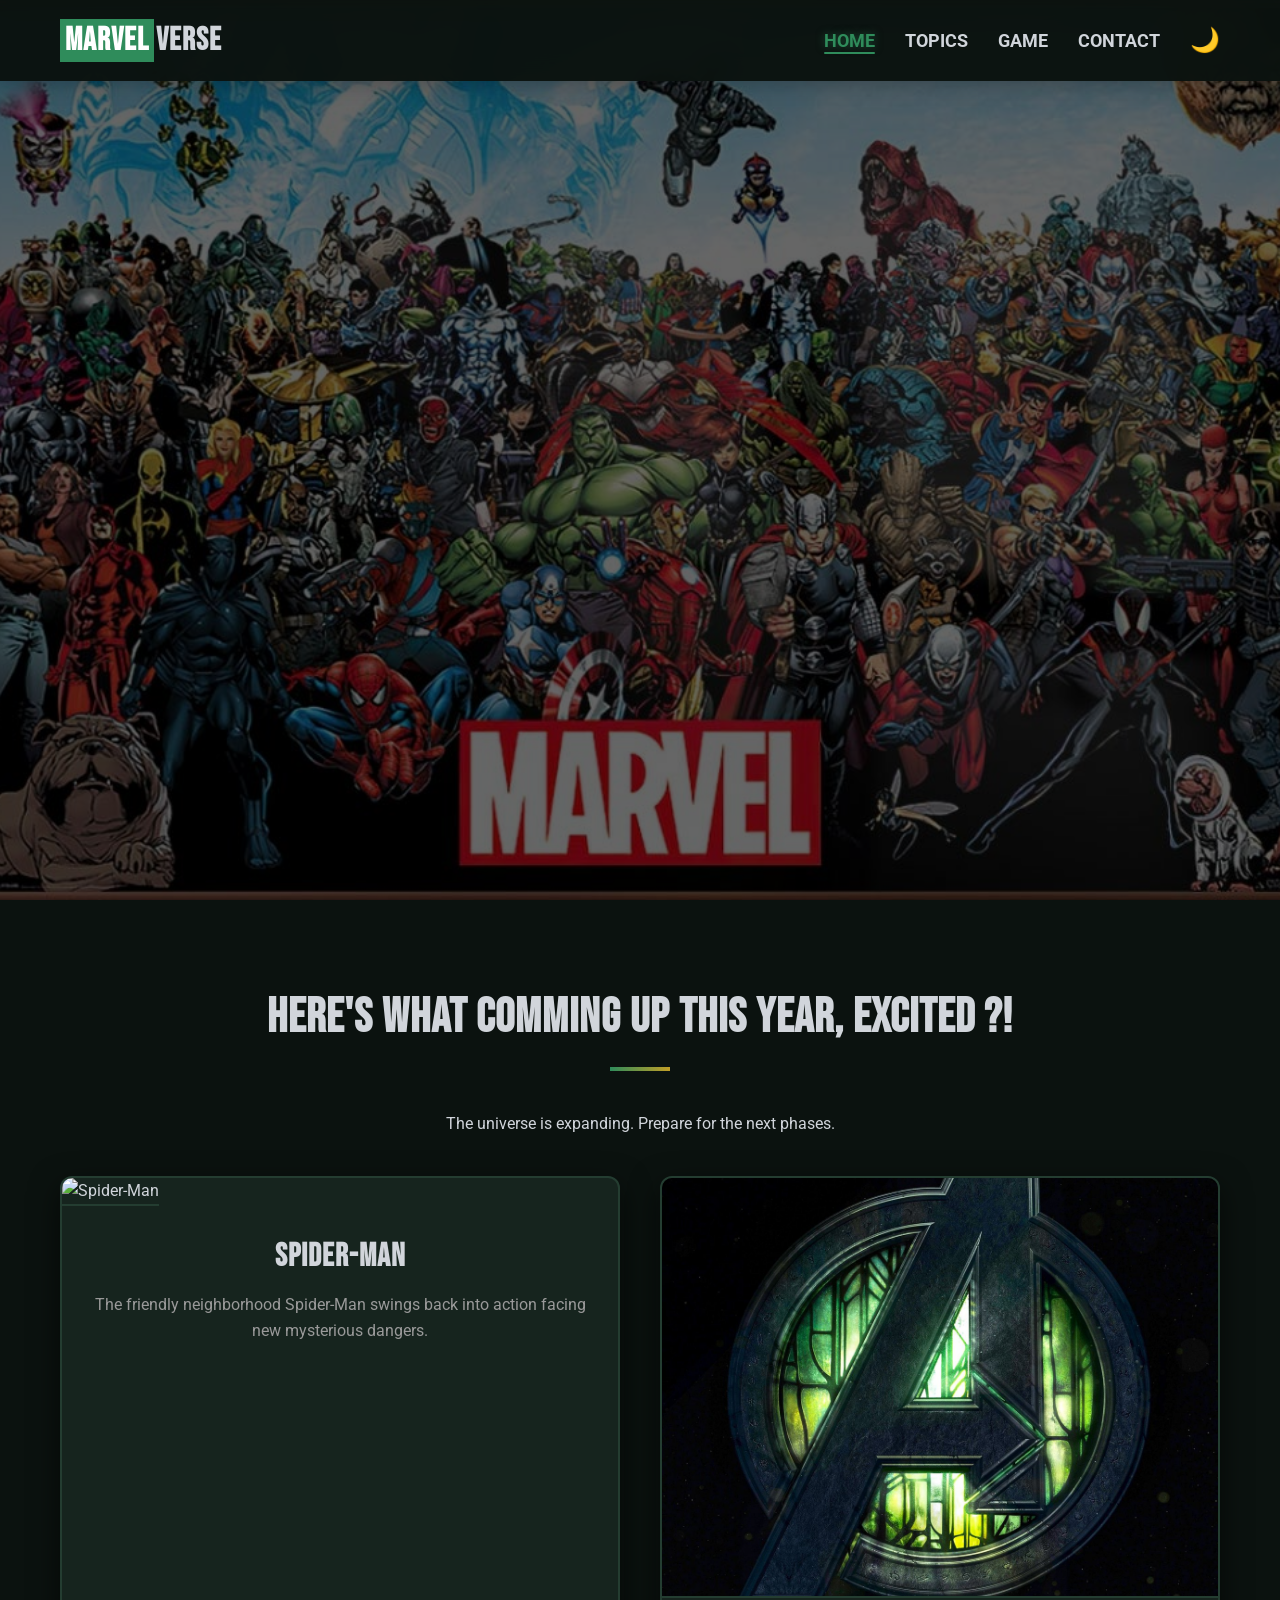
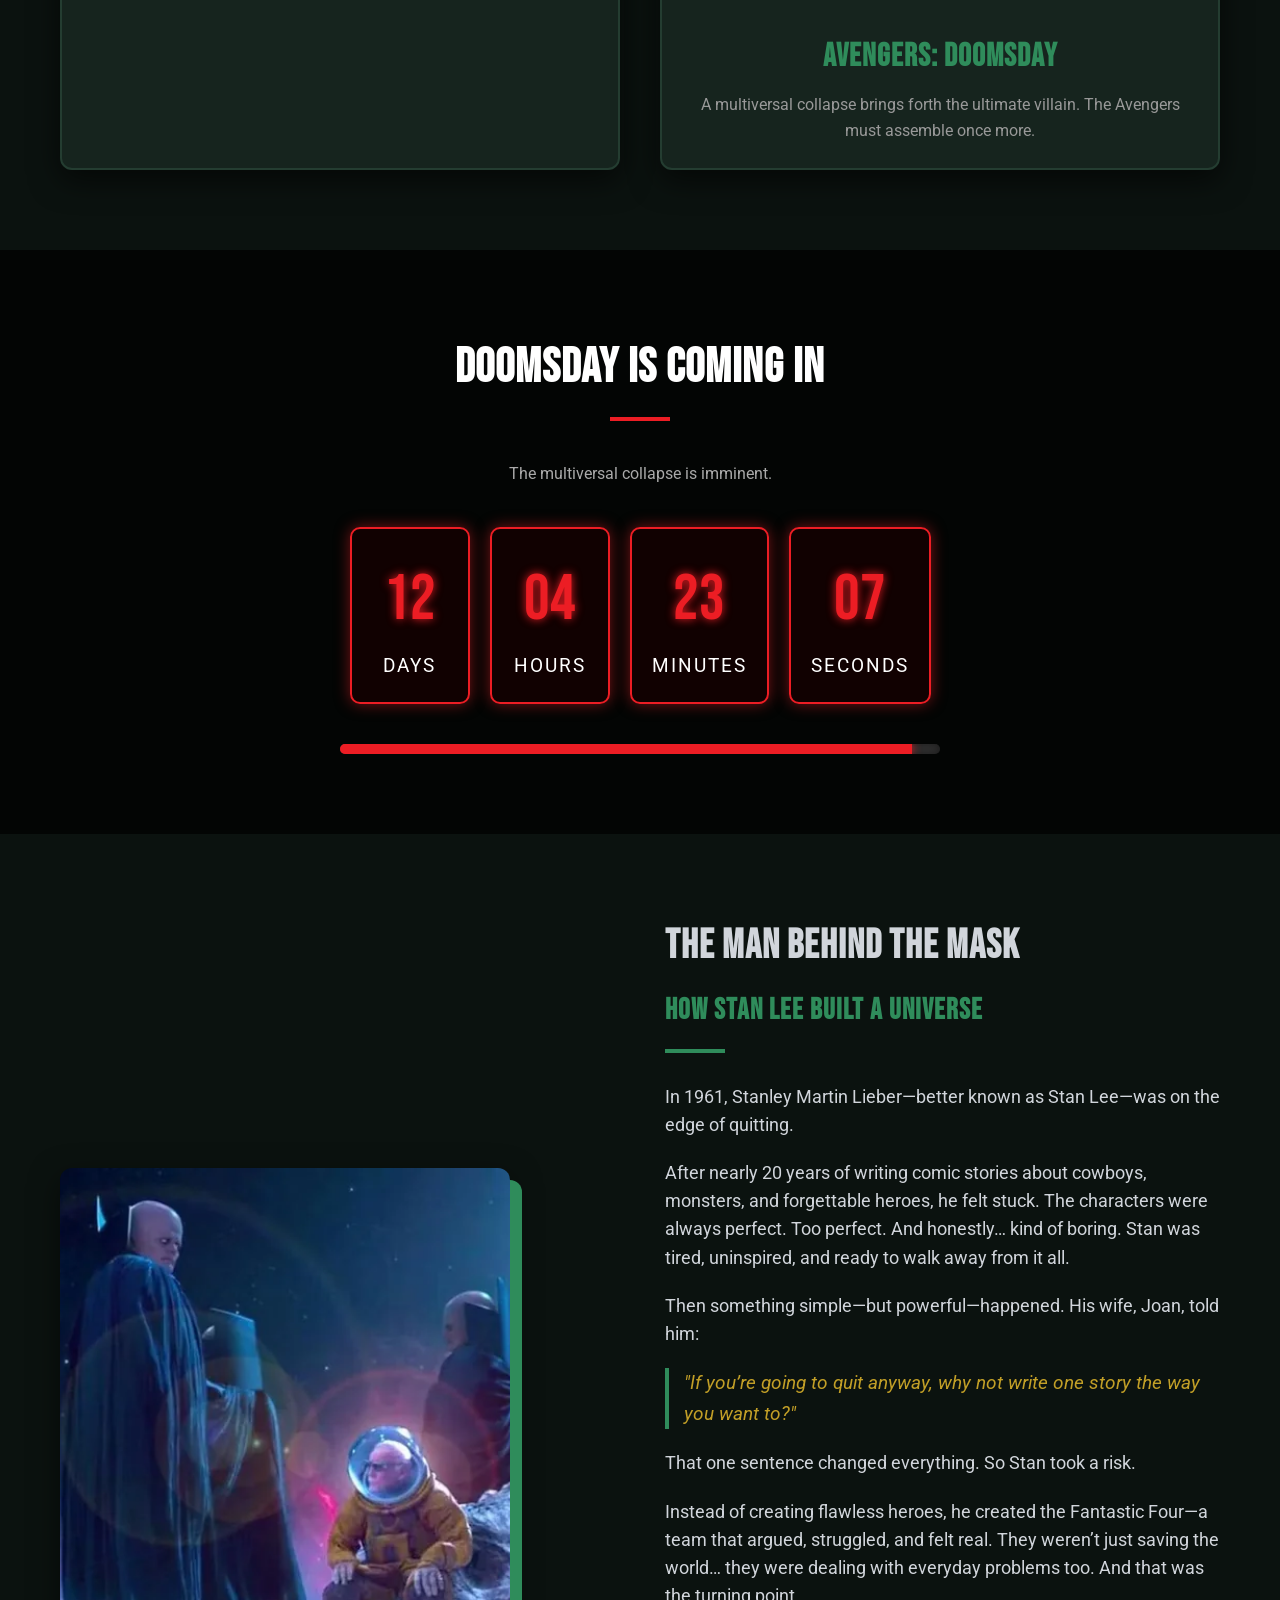
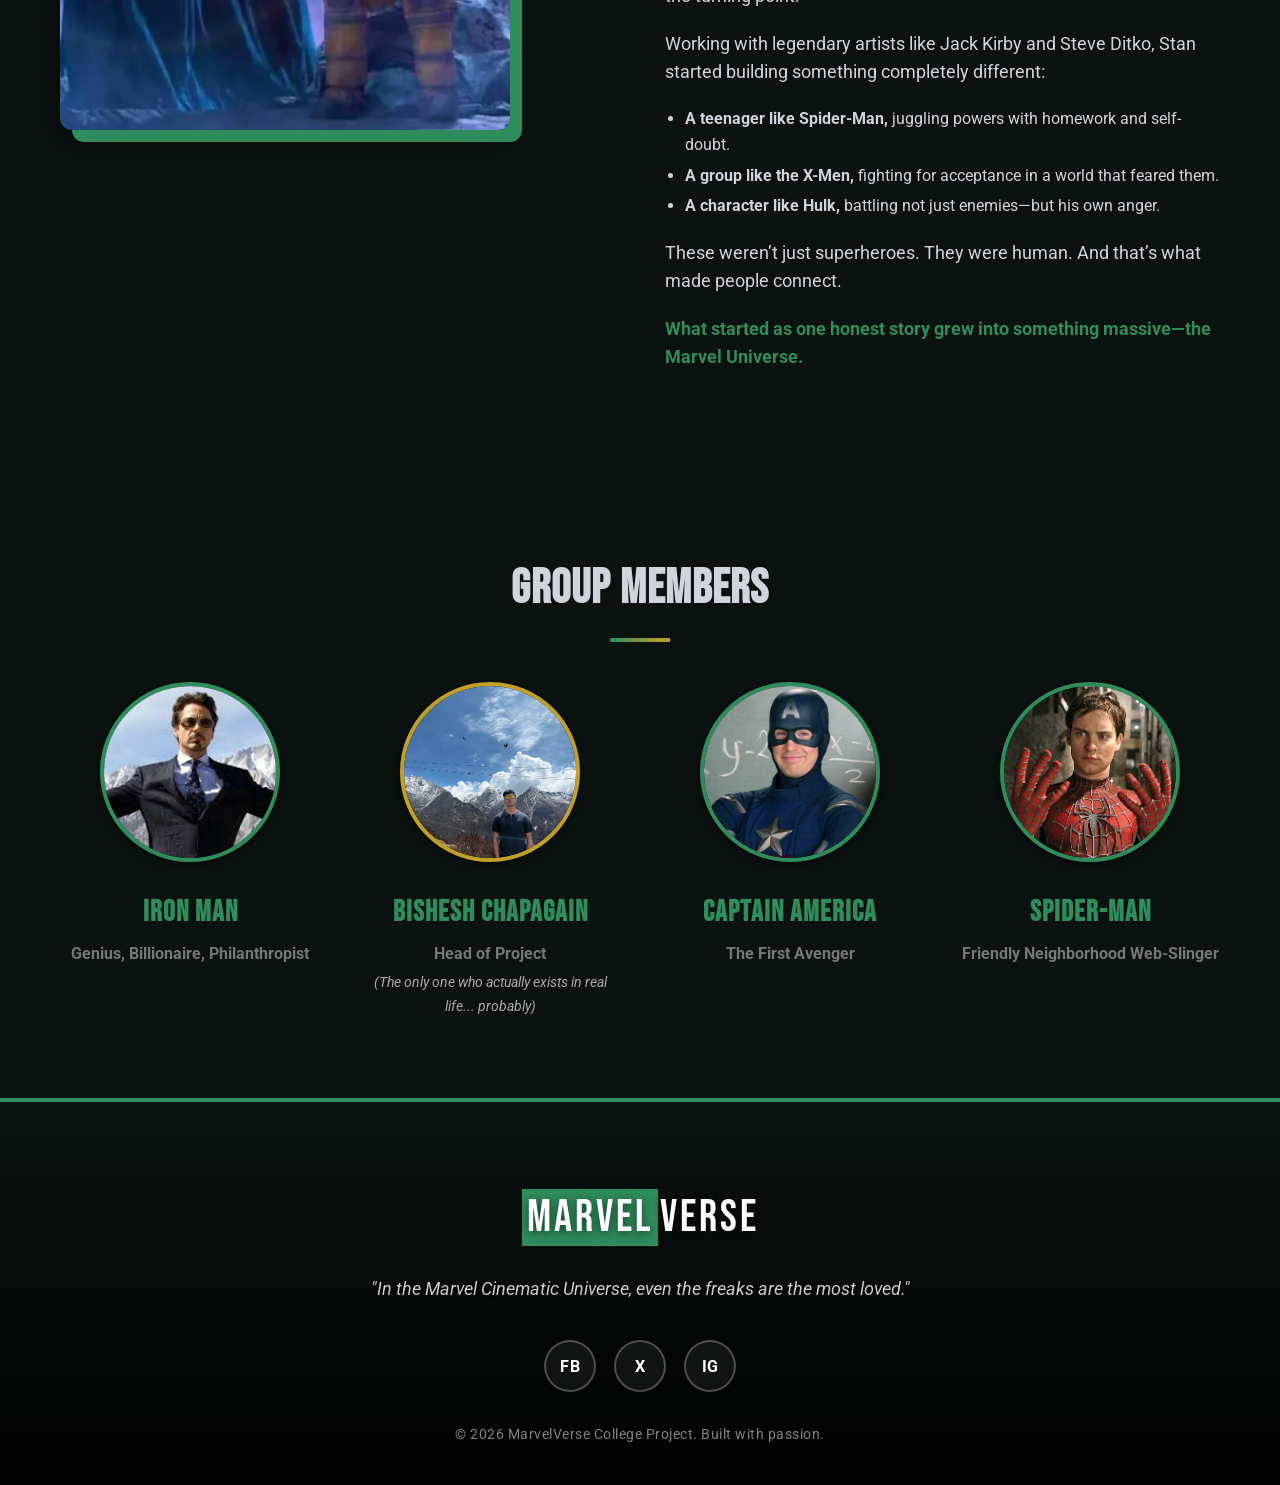
==== commit ab450bb6: "updated" ====
--- a/index.html
+++ b/index.html
@@ -62,8 +62,8 @@
 
             <div class="movies-grid">
                 <!-- Movie 1 -->
-                <div class="movie-card fade-in scroll-anim">
-                    <img src="assets/spiderman.jpg" alt="Spider-Man" class="movie-image">
+                <div class="movie-card fade-in scroll-anim movie-card--spiderman">
+                    <img src="assets/spiderman.jpg" alt="Spider-Man" class="movie-image movie-image--spiderman">
                     <div class="movie-info">
                         <h3>Spider-Man</h3>
                         <p>The friendly neighborhood Spider-Man swings back into action facing new mysterious dangers.
@@ -185,8 +185,10 @@
                 </div>
                 <!-- Project Head (User) -->
                 <div class="team-card fade-in scroll-anim">
-                    <img src="assets/Member4.jpeg" alt="Bishesh Chapagain" class="team-avatar"
-                        style="border-color: var(--accent-gold);">
+                    <a href="https://www.instagram.com/bishes_chapagain_?igsh=MTJqb3oxc2NlaGxkcA%3D%3D" target="_blank" rel="noopener noreferrer">
+                        <img src="assets/Member4.jpeg" alt="Bishesh Chapagain" class="team-avatar"
+                            style="border-color: var(--accent-gold);">
+                    </a>
                     <h3 style="color: var(--primary-color);">Bishesh Chapagain</h3>
                     <p class="role">Head of Project</p>
                     <p style="font-size: 0.9rem; margin-top: 5px; color: #aaa; font-style: italic;">(The only one who
@@ -209,9 +211,9 @@
     </section>
 
     <!-- Footer -->
-    <footer>
+    <footer class="site-footer">
+        <div class="footer-bg-overlay"></div>
         <div class="container footer-content fade-in scroll-anim">
-            <img src="assets/marvel.jpg" alt="Marvel Universe" class="footer-image">
             <div class="footer-logo"><span class="marvel-bg">Marvel</span>Verse</div>
             
             <p class="footer-quote">"In the Marvel Cinematic Universe, even the freaks are the most loved."</p>
@@ -222,7 +224,7 @@
                 <a href="https://www.instagram.com/marvel/?hl=en" target="_blank" rel="noopener noreferrer" title="Instagram">IG</a>
             </div>
             
-            <p style="margin-top: 10px; color: #555; font-size: 0.85rem;">&copy; 2026 MarvelVerse College Project. Built with passion.</p>
+            <p class="footer-copy">&copy; 2026 MarvelVerse College Project. Built with passion.</p>
         </div>
     </footer>
 
--- a/style.css
+++ b/style.css
@@ -7,12 +7,15 @@
     --text-color: #d1d5db; /* Light gray text */
     --bg-color: #0b120f; /* Deep dark obsidian/green */
     --bg-alt: #121c18;
-    --header-bg: rgba(11, 18, 15, 0.95);
+    --header-bg: rgba(11, 18, 15, 0.97);
     --card-bg: #16241e;
     --border-color: #243d31;
     --accent-gold: #c29f27;
     --doomsday-red: #EC1D24; /* Bold glowing red requirement */
-    --transition: all 0.3s ease;
+    --transition: all 0.35s cubic-bezier(0.25, 0.46, 0.45, 0.94);
+    --transition-fast: all 0.18s ease;
+    --glow-green: 0 0 18px rgba(47,140,91,0.55);
+    --glow-red: 0 0 18px rgba(236,29,36,0.55);
 }
 
 /* Dark Mode Variables */
@@ -86,15 +89,30 @@
 }
 
 .btn-primary {
-    background-color: var(--primary-color);
+    background: linear-gradient(135deg, var(--primary-color), var(--primary-dark));
     color: #fff;
-    box-shadow: 0 4px 6px rgba(236, 29, 36, 0.3);
+    box-shadow: 0 4px 15px rgba(47, 140, 91, 0.35);
+    position: relative;
+    overflow: hidden;
+}
+
+.btn-primary::after {
+    content: '';
+    position: absolute;
+    inset: 0;
+    background: linear-gradient(135deg, rgba(255,255,255,0.15), transparent);
+    opacity: 0;
+    transition: opacity 0.25s ease;
+}
+
+.btn-primary:hover::after {
+    opacity: 1;
 }
 
 .btn-primary:hover {
-    background-color: var(--primary-dark);
-    transform: translateY(-2px);
-    box-shadow: 0 6px 12px rgba(236, 29, 36, 0.4);
+    background: linear-gradient(135deg, #37a56c, var(--primary-color));
+    transform: translateY(-3px);
+    box-shadow: 0 8px 24px rgba(47, 140, 91, 0.5);
 }
 
 /* Titles & Underlines */
@@ -124,9 +142,11 @@
     left: 0;
     width: 100%;
     background-color: var(--header-bg);
-    box-shadow: 0 2px 10px rgba(0,0,0,0.1);
+    box-shadow: 0 2px 20px rgba(0,0,0,0.25);
     z-index: 1000;
-    transition: var(--transition);
+    transition: padding 0.35s ease, box-shadow 0.35s ease, background-color 0.35s ease;
+    backdrop-filter: blur(12px);
+    -webkit-backdrop-filter: blur(12px);
 }
 
 .nav-container {
@@ -165,6 +185,28 @@
 .nav-links a:hover,
 .nav-links a.active {
     color: var(--primary-color);
+    text-shadow: 0 0 8px rgba(47,140,91,0.5);
+}
+
+.nav-links a {
+    position: relative;
+}
+
+.nav-links a::after {
+    content: '';
+    position: absolute;
+    bottom: -3px;
+    left: 0;
+    width: 0;
+    height: 2px;
+    background: var(--primary-color);
+    transition: width 0.3s ease;
+    border-radius: 2px;
+}
+
+.nav-links a:hover::after,
+.nav-links a.active::after {
+    width: 100%;
 }
 
 .theme-btn {
@@ -306,26 +348,38 @@
     margin-top: 40px;
 }
 
+.movie-image {
+    width: 100%;
+    height: 420px;
+    object-fit: cover;
+    object-position: center center;
+    border-bottom: 2px solid var(--border-color);
+    transition: transform 0.5s ease;
+}
+
+/* Spiderman image needs to focus on the character, not the top/edges */
+.movie-image--spiderman {
+    object-position: center 20%;
+    height: 420px;
+}
+
+.movie-card:hover .movie-image {
+    transform: scale(1.04);
+}
+
 .movie-card {
     background-color: var(--card-bg);
-    border-radius: 8px;
+    border-radius: 12px;
     overflow: hidden;
-    box-shadow: 0 10px 20px rgba(0,0,0,0.5);
+    box-shadow: 0 10px 30px rgba(0,0,0,0.6);
     border: 2px solid var(--border-color);
-    transition: var(--transition);
+    transition: transform 0.4s cubic-bezier(0.25, 0.46, 0.45, 0.94), box-shadow 0.4s ease, border-color 0.4s ease;
 }
 
 .movie-card:hover {
-    transform: translateY(-10px);
-    box-shadow: 0 15px 30px rgba(47, 140, 91, 0.4);
+    transform: translateY(-12px) scale(1.01);
+    box-shadow: 0 20px 45px rgba(47, 140, 91, 0.45);
     border-color: var(--primary-color);
-}
-
-.movie-image {
-    width: 100%;
-    height: 400px;
-    object-fit: cover;
-    border-bottom: 2px solid var(--border-color);
 }
 
 .movie-info {
@@ -461,17 +515,37 @@
 .feature-card {
     background-color: var(--card-bg);
     color: var(--text-color);
-    padding: 30px 20px;
-    border-radius: 8px;
+    padding: 35px 25px;
+    border-radius: 12px;
     text-align: center;
-    box-shadow: 0 5px 15px rgba(0,0,0,0.05);
-    transition: var(--transition);
+    box-shadow: 0 5px 20px rgba(0,0,0,0.15);
+    transition: transform 0.4s cubic-bezier(0.25, 0.46, 0.45, 0.94), box-shadow 0.4s ease, border-color 0.4s ease;
     border-top: 4px solid var(--primary-color);
+    border: 1px solid var(--border-color);
+    border-top: 4px solid var(--primary-color);
+    position: relative;
+    overflow: hidden;
+}
+
+.feature-card::before {
+    content: '';
+    position: absolute;
+    top: 0;
+    left: -100%;
+    width: 100%;
+    height: 3px;
+    background: linear-gradient(90deg, transparent, var(--primary-color), transparent);
+    transition: left 0.5s ease;
+}
+
+.feature-card:hover::before {
+    left: 100%;
 }
 
 .feature-card:hover {
-    transform: translateY(-10px);
-    box-shadow: 0 15px 30px rgba(0,0,0,0.1);
+    transform: translateY(-12px) scale(1.02);
+    box-shadow: 0 20px 40px rgba(47,140,91,0.25);
+    border-color: var(--primary-color);
 }
 
 [data-theme="dark"] .feature-card {
@@ -504,6 +578,11 @@
 
 .team-card {
     text-align: center;
+    transition: transform 0.4s ease;
+}
+
+.team-card:hover {
+    transform: translateY(-6px);
 }
 
 .team-avatar {
@@ -512,13 +591,15 @@
     border-radius: 50%;
     object-fit: cover;
     margin-bottom: 20px;
-    border: 5px solid var(--primary-color);
-    transition: var(--transition);
+    border: 4px solid var(--primary-color);
+    transition: transform 0.4s ease, box-shadow 0.4s ease, border-color 0.4s ease;
+    box-shadow: 0 4px 15px rgba(0,0,0,0.4);
 }
 
 .team-card:hover .team-avatar {
-    transform: scale(1.05);
-    box-shadow: 0 10px 20px rgba(236, 29, 36, 0.3);
+    transform: scale(1.08) rotate(2deg);
+    box-shadow: 0 12px 30px rgba(47,140,91,0.45);
+    border-color: var(--accent-gold);
 }
 
 .team-card h3 {
@@ -538,72 +619,101 @@
 /* =========================================
    FOOTER
    ========================================= */
-footer {
-    background-color: #0b120f;
+footer, .site-footer {
+    position: relative;
     color: #fff;
-    padding: 60px 0 30px;
+    padding: 80px 0 40px;
     text-align: center;
     border-top: 4px solid var(--primary-color);
+    overflow: hidden;
+}
+
+/* Home page only — background image footer */
+.site-footer {
+    background: url('assets/marvel.jpg') no-repeat center center;
+    background-size: cover;
+    background-attachment: fixed;
+}
+
+.footer-bg-overlay {
+    position: absolute;
+    inset: 0;
+    background: linear-gradient(
+        to bottom,
+        rgba(11, 18, 15, 0.88) 0%,
+        rgba(0, 0, 0, 0.92) 100%
+    );
+    z-index: 0;
+}
+
+/* Non-home footers — solid dark */
+footer:not(.site-footer) {
+    background-color: #0b120f;
 }
 
 .footer-content {
+    position: relative;
+    z-index: 1;
     display: flex;
     flex-direction: column;
     align-items: center;
     gap: 20px;
 }
 
-.footer-image {
-    width: 100%;
-    max-width: 250px;
-    border-radius: 8px;
-    box-shadow: 0 5px 15px rgba(0,0,0,0.5);
-    border: 2px solid var(--border-color);
-    margin-bottom: 5px;
+.footer-logo {
+    font-family: 'Bebas Neue', cursive;
+    font-size: 2.8rem;
+    letter-spacing: 3px;
+    text-shadow: 0 2px 10px rgba(0,0,0,0.6);
+    animation: footerLogoPulse 3s ease-in-out infinite;
+}
+
+@keyframes footerLogoPulse {
+    0%, 100% { text-shadow: 0 2px 10px rgba(47,140,91,0.3); }
+    50%       { text-shadow: 0 2px 20px rgba(47,140,91,0.7), 0 0 40px rgba(47,140,91,0.2); }
 }
 
 .footer-quote {
     font-style: italic;
-    font-size: 1.2rem;
-    color: #aaa;
+    font-size: 1.15rem;
+    color: #ccc;
     max-width: 600px;
     margin: 0 auto;
     font-family: 'Roboto', sans-serif;
-}
-
-.footer-logo {
-    font-family: 'Bebas Neue', cursive;
-    font-size: 2rem;
+    line-height: 1.7;
+    text-shadow: 0 1px 3px rgba(0,0,0,0.8);
 }
 
 .socials {
     margin-top: 15px;
     display: flex;
-    gap: 15px;
+    gap: 18px;
 }
 
 .socials a {
     color: #fff;
-    font-size: 1.1rem;
+    font-size: 1rem;
     font-weight: bold;
-    border: 2px solid #333;
+    border: 2px solid rgba(255,255,255,0.25);
     border-radius: 50%;
-    width: 50px;
-    height: 50px;
+    width: 52px;
+    height: 52px;
     display: inline-flex;
     align-items: center;
     justify-content: center;
-    transition: all 0.3s cubic-bezier(0.175, 0.885, 0.32, 1.275);
-    background: #111;
+    transition: all 0.35s cubic-bezier(0.175, 0.885, 0.32, 1.275);
+    background: rgba(255,255,255,0.06);
     text-decoration: none;
+    backdrop-filter: blur(6px);
+    letter-spacing: 0.5px;
 }
 
 .socials a:hover {
     background-color: var(--primary-color);
     border-color: var(--primary-color);
     color: #fff;
-    transform: translateY(-5px) scale(1.1);
-    box-shadow: 0 10px 20px rgba(47, 140, 91, 0.4);
+    transform: translateY(-7px) scale(1.15);
+    box-shadow: 0 12px 25px rgba(47, 140, 91, 0.5);
 }
 
 
@@ -612,13 +722,150 @@
    ========================================= */
 .fade-in {
     opacity: 0;
-    transform: translateY(30px);
-    transition: opacity 0.8s ease-out, transform 0.8s ease-out;
+    transform: translateY(40px);
+    transition: opacity 0.75s cubic-bezier(0.25, 0.46, 0.45, 0.94),
+                transform 0.75s cubic-bezier(0.25, 0.46, 0.45, 0.94);
 }
 
 .fade-in.appear {
     opacity: 1;
     transform: translateY(0);
+}
+
+/* Staggered delay for grid children */
+.movies-grid .movie-card:nth-child(1).appear,
+.features-grid .feature-card:nth-child(1).appear,
+.team-grid .team-card:nth-child(1).appear { transition-delay: 0.05s; }
+
+.movies-grid .movie-card:nth-child(2).appear,
+.features-grid .feature-card:nth-child(2).appear,
+.team-grid .team-card:nth-child(2).appear { transition-delay: 0.15s; }
+
+.features-grid .feature-card:nth-child(3).appear,
+.team-grid .team-card:nth-child(3).appear { transition-delay: 0.25s; }
+
+.features-grid .feature-card:nth-child(4).appear,
+.team-grid .team-card:nth-child(4).appear { transition-delay: 0.35s; }
+
+.features-grid .feature-card:nth-child(5).appear { transition-delay: 0.45s; }
+
+/* Smooth scroll */
+html {
+    scroll-behavior: smooth;
+}
+
+/* Footer copyright text */
+.footer-copy {
+    margin-top: 12px;
+    color: rgba(255,255,255,0.5);
+    font-size: 0.85rem;
+    letter-spacing: 0.5px;
+}
+
+/* Card icon spin on hover */
+.card-icon {
+    display: inline-block;
+    font-size: 3rem;
+    margin-bottom: 15px;
+    transition: transform 0.4s cubic-bezier(0.34, 1.56, 0.64, 1);
+}
+
+.feature-card:hover .card-icon {
+    transform: scale(1.3) rotate(12deg);
+}
+
+/* Hero center image — enhanced glow pulse */
+.hero-center-img {
+    animation: heroImgPulse 3.5s ease-in-out infinite;
+}
+
+@keyframes heroImgPulse {
+    0%, 100% {
+        box-shadow: 0 10px 40px rgba(0,0,0,0.8), 0 0 20px rgba(236,29,36,0.4);
+    }
+    50% {
+        box-shadow: 0 10px 60px rgba(0,0,0,0.9), 0 0 40px rgba(236,29,36,0.75), 0 0 80px rgba(236,29,36,0.2);
+    }
+}
+
+/* Colored title underline */
+.title-underline.colored {
+    background: linear-gradient(90deg, var(--primary-color), var(--accent-gold), var(--primary-color));
+    background-size: 200% auto;
+    animation: shimmerLine 3s linear infinite;
+}
+
+@keyframes shimmerLine {
+    0%   { background-position: 0% center; }
+    100% { background-position: 200% center; }
+}
+
+/* Inner page hero banner (Topics, Game, Contact) */
+.page-hero-banner {
+    margin-top: 70px;
+    padding: 45px 20px 30px;
+    background: linear-gradient(
+        135deg,
+        rgba(11,18,15,0.0) 0%,
+        var(--bg-color) 100%
+    );
+    border-bottom: 1px solid var(--border-color);
+    text-align: center;
+    position: relative;
+    overflow: hidden;
+}
+
+.page-hero-banner::before {
+    content: '';
+    position: absolute;
+    inset: 0;
+    background: radial-gradient(ellipse at top center, rgba(47,140,91,0.12) 0%, transparent 70%);
+    pointer-events: none;
+}
+
+.page-hero-banner h1 {
+    font-family: 'Bebas Neue', cursive;
+    font-size: 3.5rem;
+    letter-spacing: 3px;
+    color: var(--text-color);
+    position: relative;
+    z-index: 1;
+}
+
+.page-hero-banner h1 span {
+    color: var(--primary-color);
+}
+
+.page-hero-banner .banner-line {
+    width: 80px;
+    height: 3px;
+    background: var(--primary-color);
+    margin: 12px auto 0;
+    border-radius: 2px;
+}
+
+/* Navbar scrolled state (driven by JS adding .scrolled class) */
+.navbar.scrolled {
+    padding: 8px 0;
+    box-shadow: 0 4px 30px rgba(0,0,0,0.5);
+    background-color: rgba(11,18,15, 0.99);
+}
+
+/* Section entrance shimmer (decorative divider) */
+.section-divider {
+    width: 100%;
+    height: 1px;
+    background: linear-gradient(90deg, transparent, var(--border-color), transparent);
+    margin: 0 auto;
+}
+
+/* Stan Lee blockquote enhanced */
+blockquote {
+    transition: border-color 0.3s ease;
+}
+
+blockquote:hover {
+    border-left-color: var(--accent-gold) !important;
 }
 
 /* =========================================
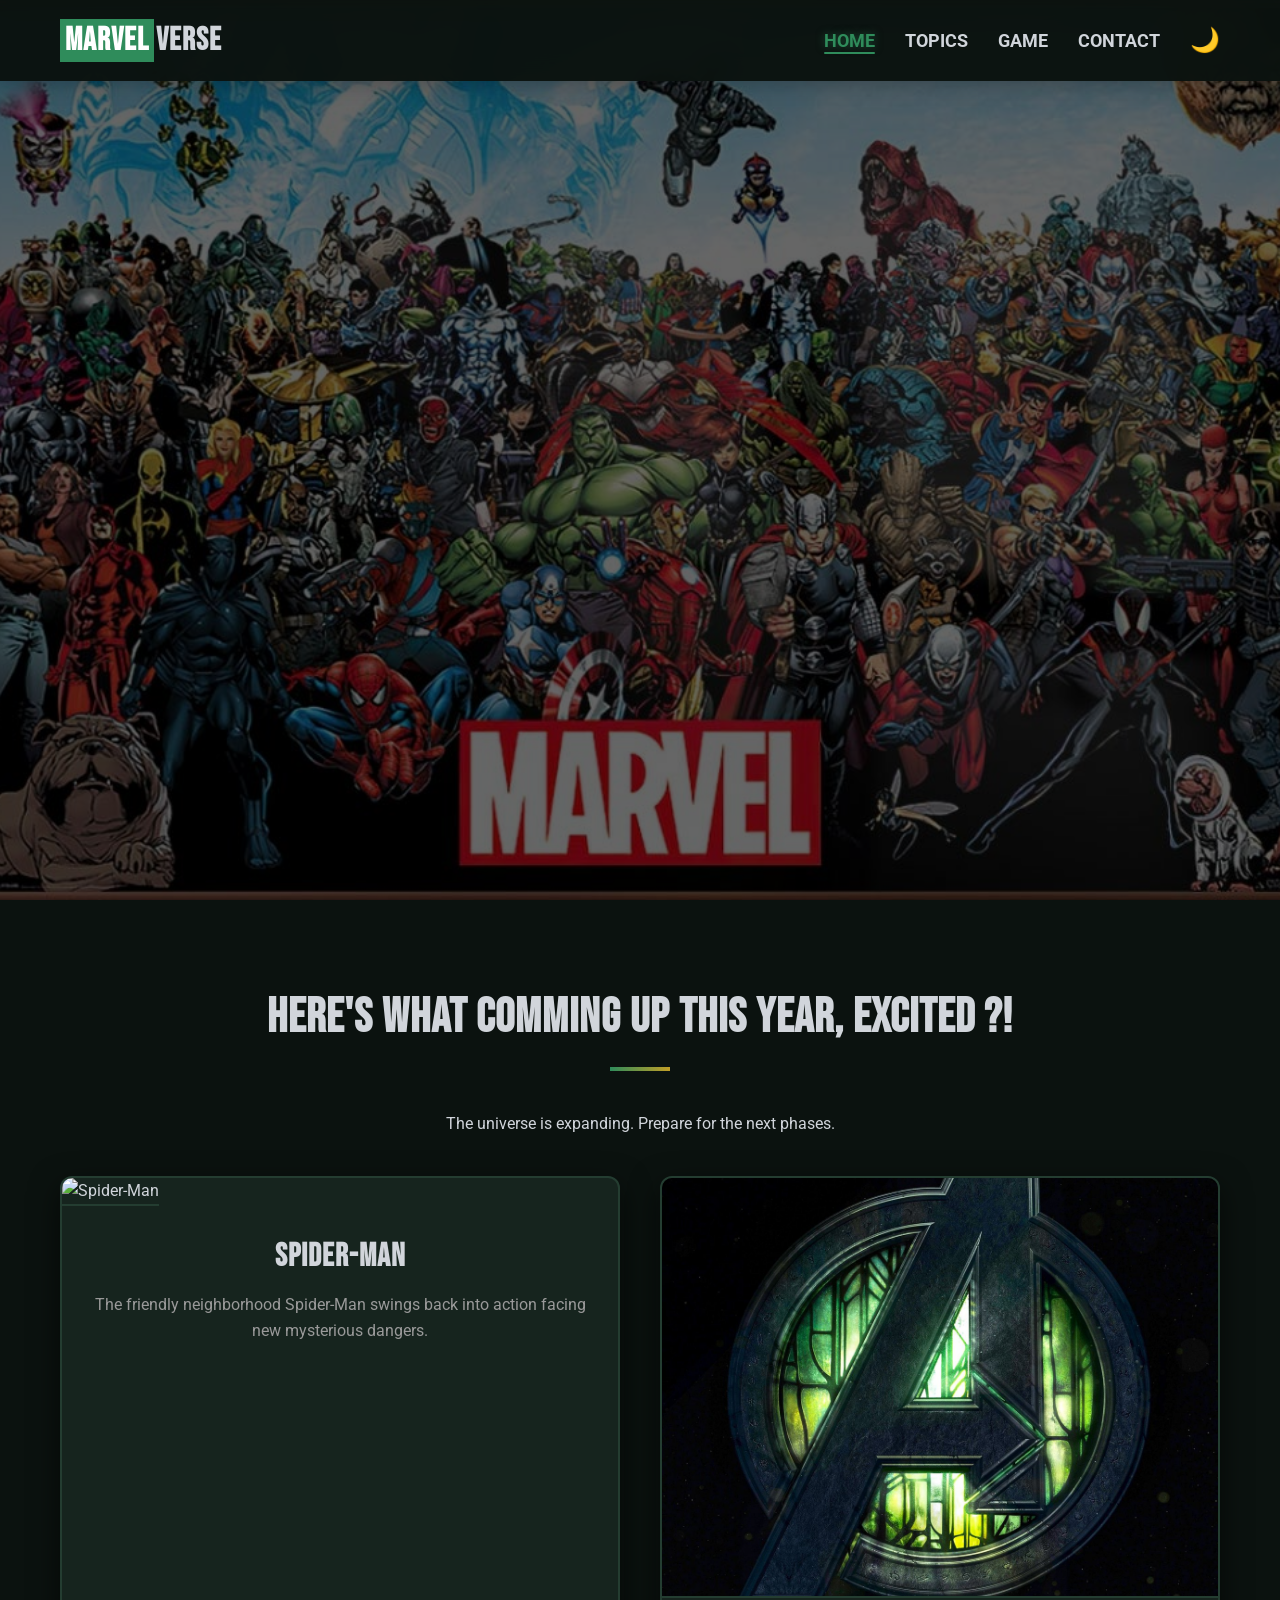
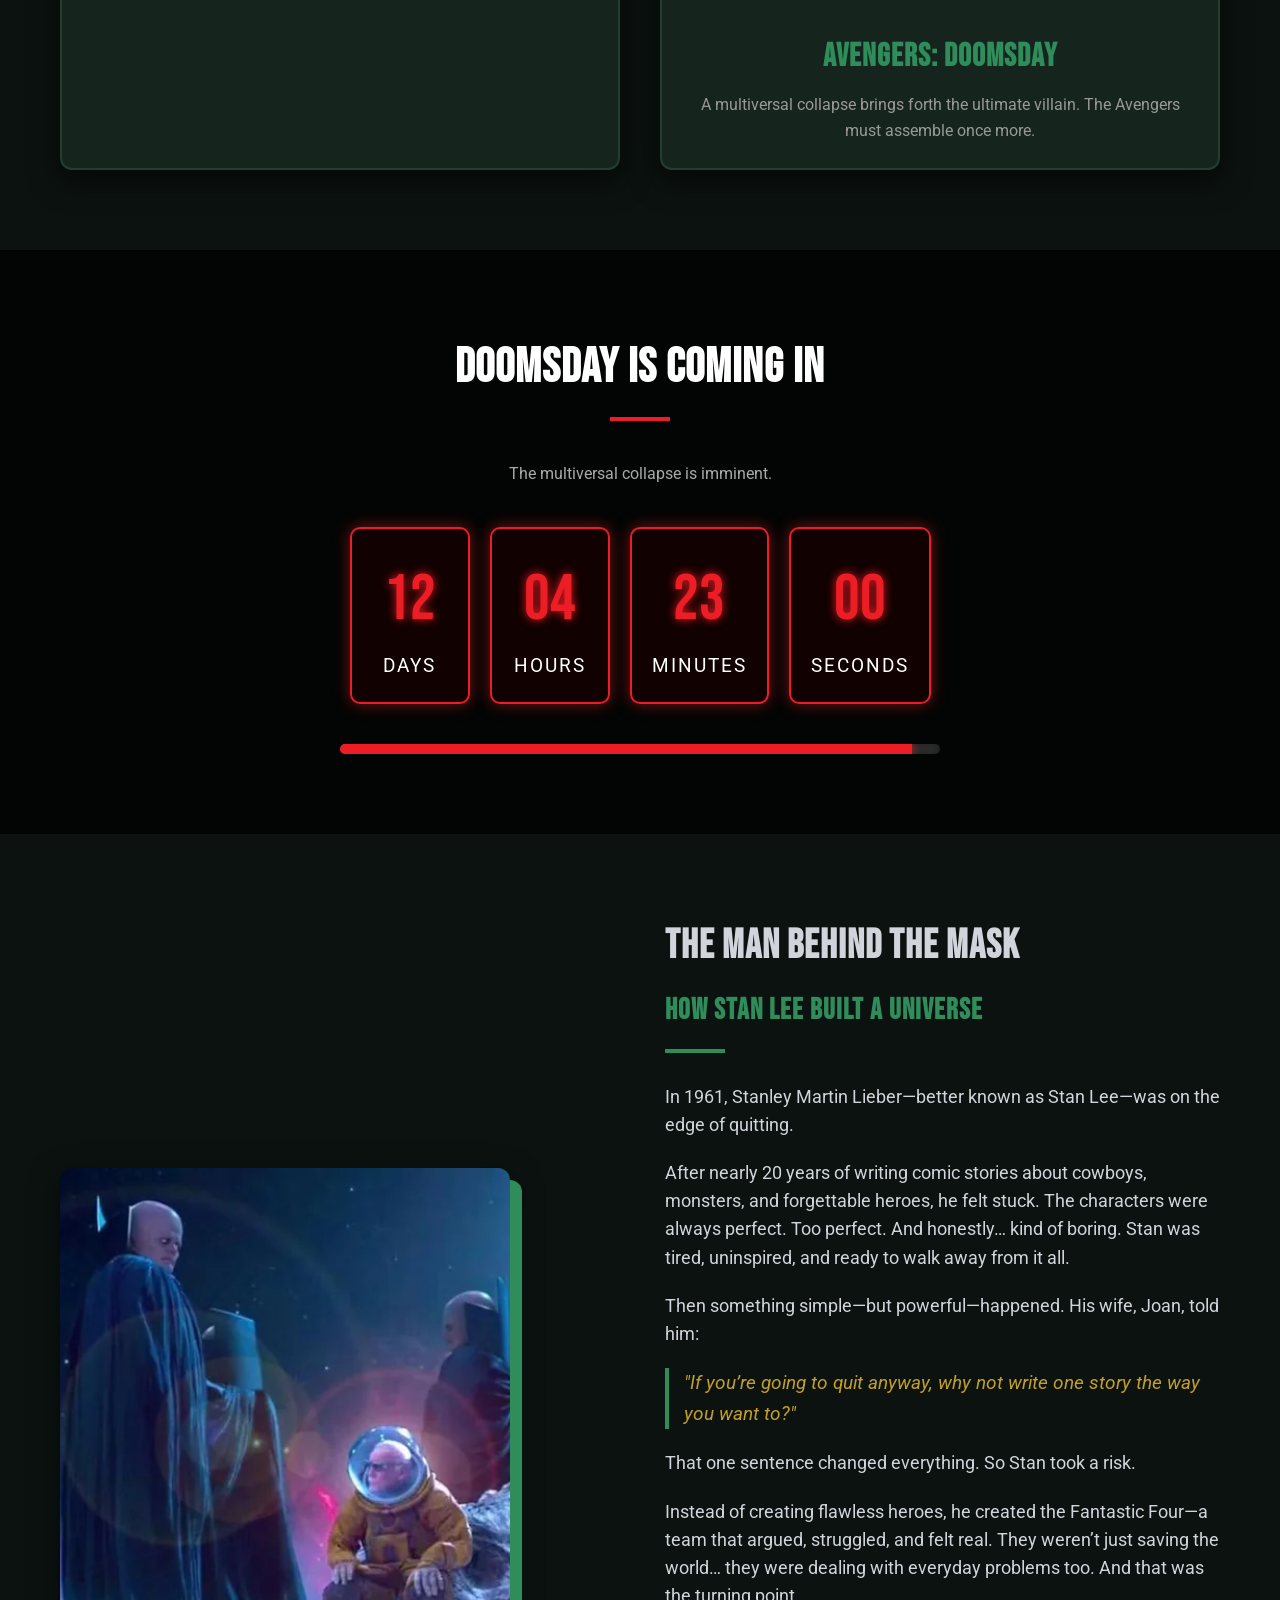
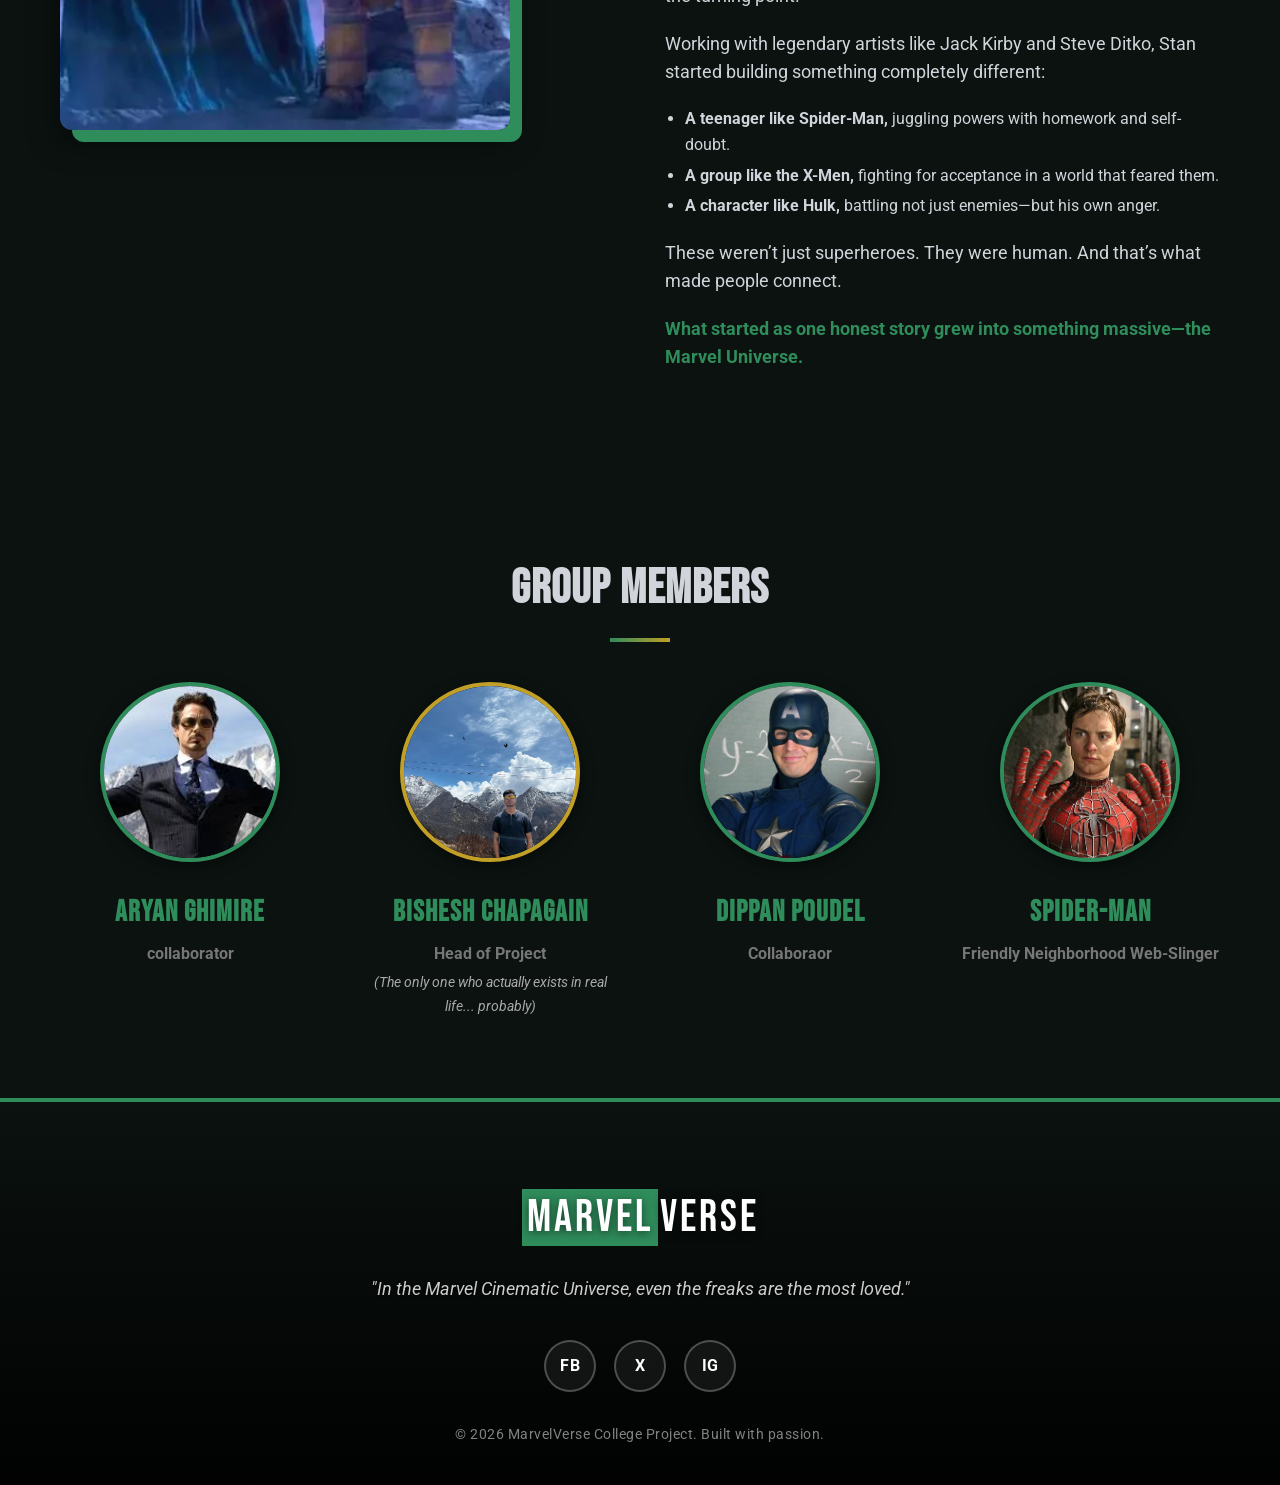
==== commit e8795775: "Update team member details in index.html" ====
--- a/index.html
+++ b/index.html
@@ -179,9 +179,9 @@
             <div class="team-grid">
                 <!-- Member 1 -->
                 <div class="team-card fade-in scroll-anim">
-                    <img src="assets/member1.jpeg" alt="Iron Man" class="team-avatar">
-                    <h3 style="color: var(--primary-color);">Iron Man</h3>
-                    <p class="role">Genius, Billionaire, Philanthropist</p>
+                    <img src="assets/member1.jpeg" alt="Aryan Ghimire" class="team-avatar">
+                    <h3 style="color: var(--primary-color);">Aryan Ghimire</h3>
+                    <p class="role">collaborator</p>
                 </div>
                 <!-- Project Head (User) -->
                 <div class="team-card fade-in scroll-anim">
@@ -196,9 +196,9 @@
                 </div>
                 <!-- Member 2 -->
                 <div class="team-card fade-in scroll-anim">
-                    <img src="assets/member2.jpg" alt="Captain America" class="team-avatar">
-                    <h3 style="color: var(--primary-color);">Captain America</h3>
-                    <p class="role">The First Avenger</p>
+                    <img src="assets/member2.jpg" alt="Dippan Poudel" class="team-avatar">
+                    <h3 style="color: var(--primary-color);">Dippan Poudel</h3>
+                    <p class="role">Collaboraor</p>
                 </div>
                 <!-- Member 3 -->
                 <div class="team-card fade-in scroll-anim">
@@ -231,4 +231,4 @@
     <script src="script.js"></script>
 </body>
 
-</html>+</html>
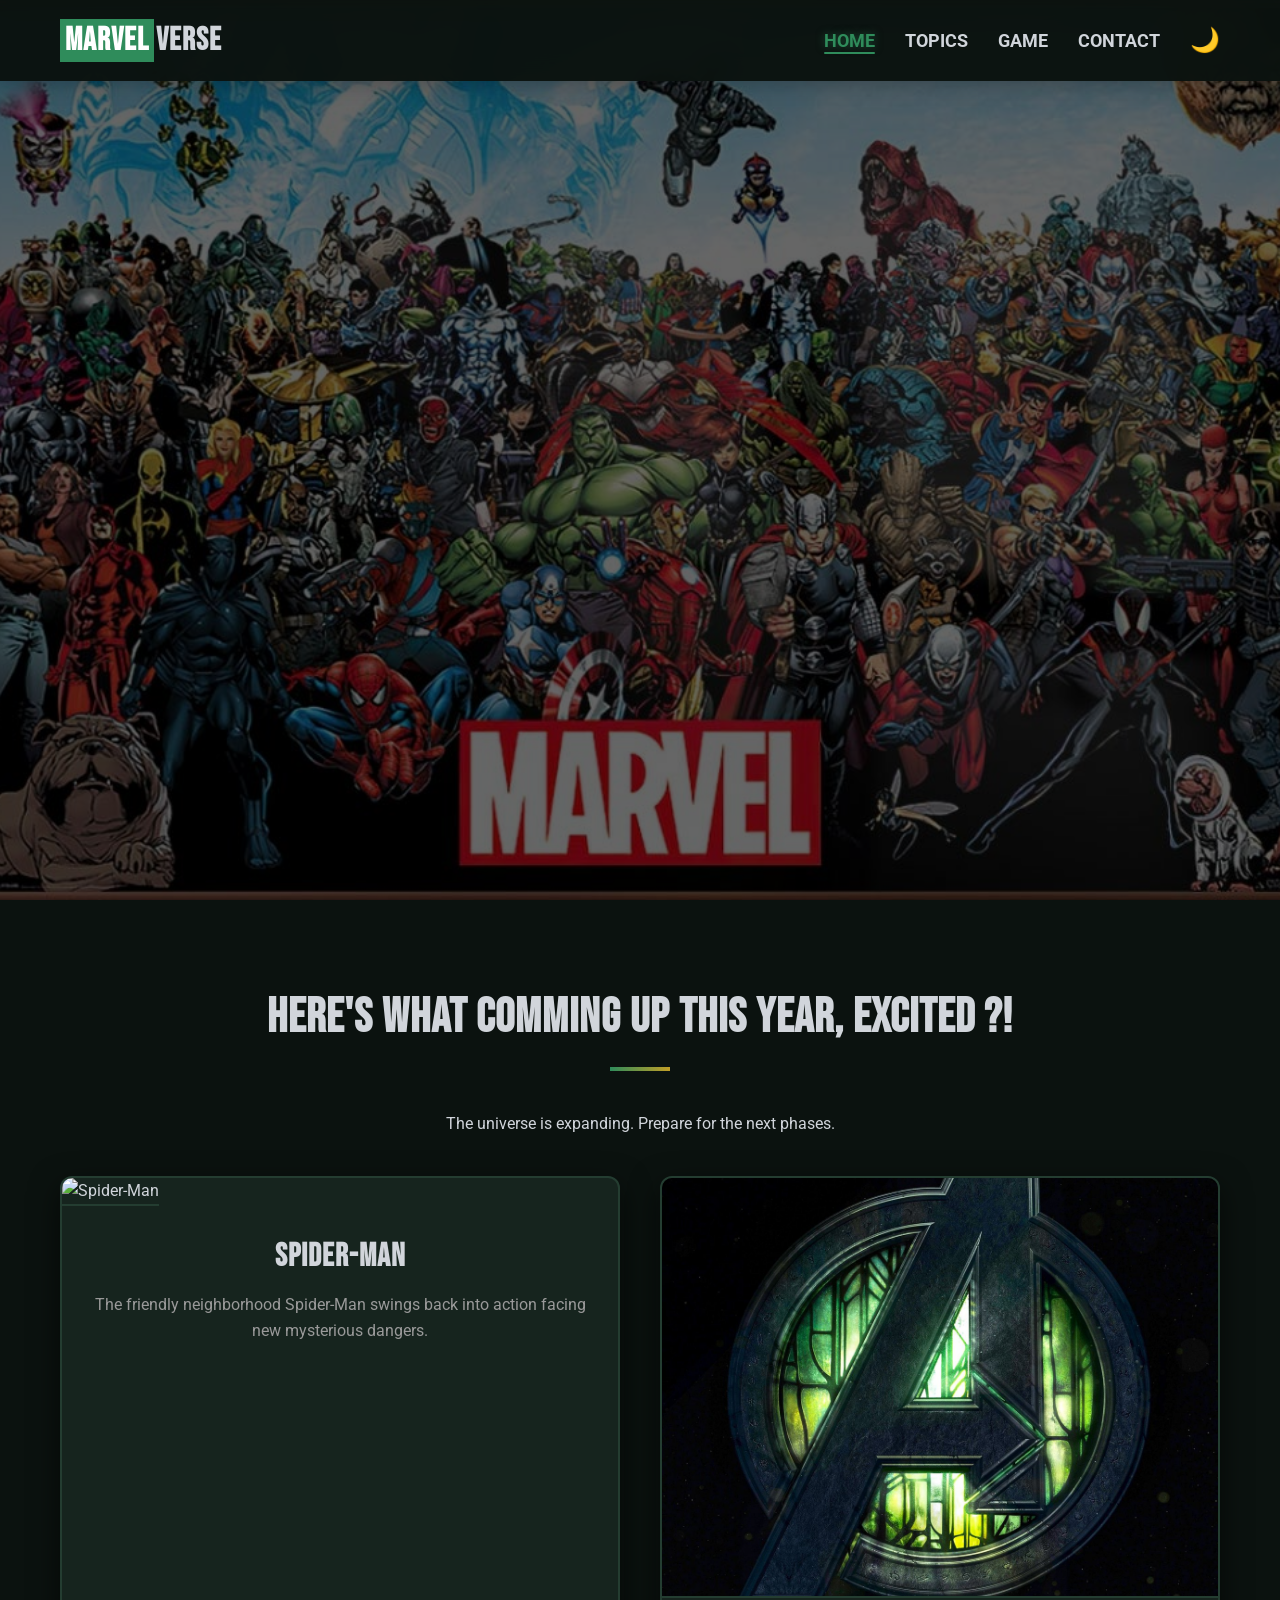
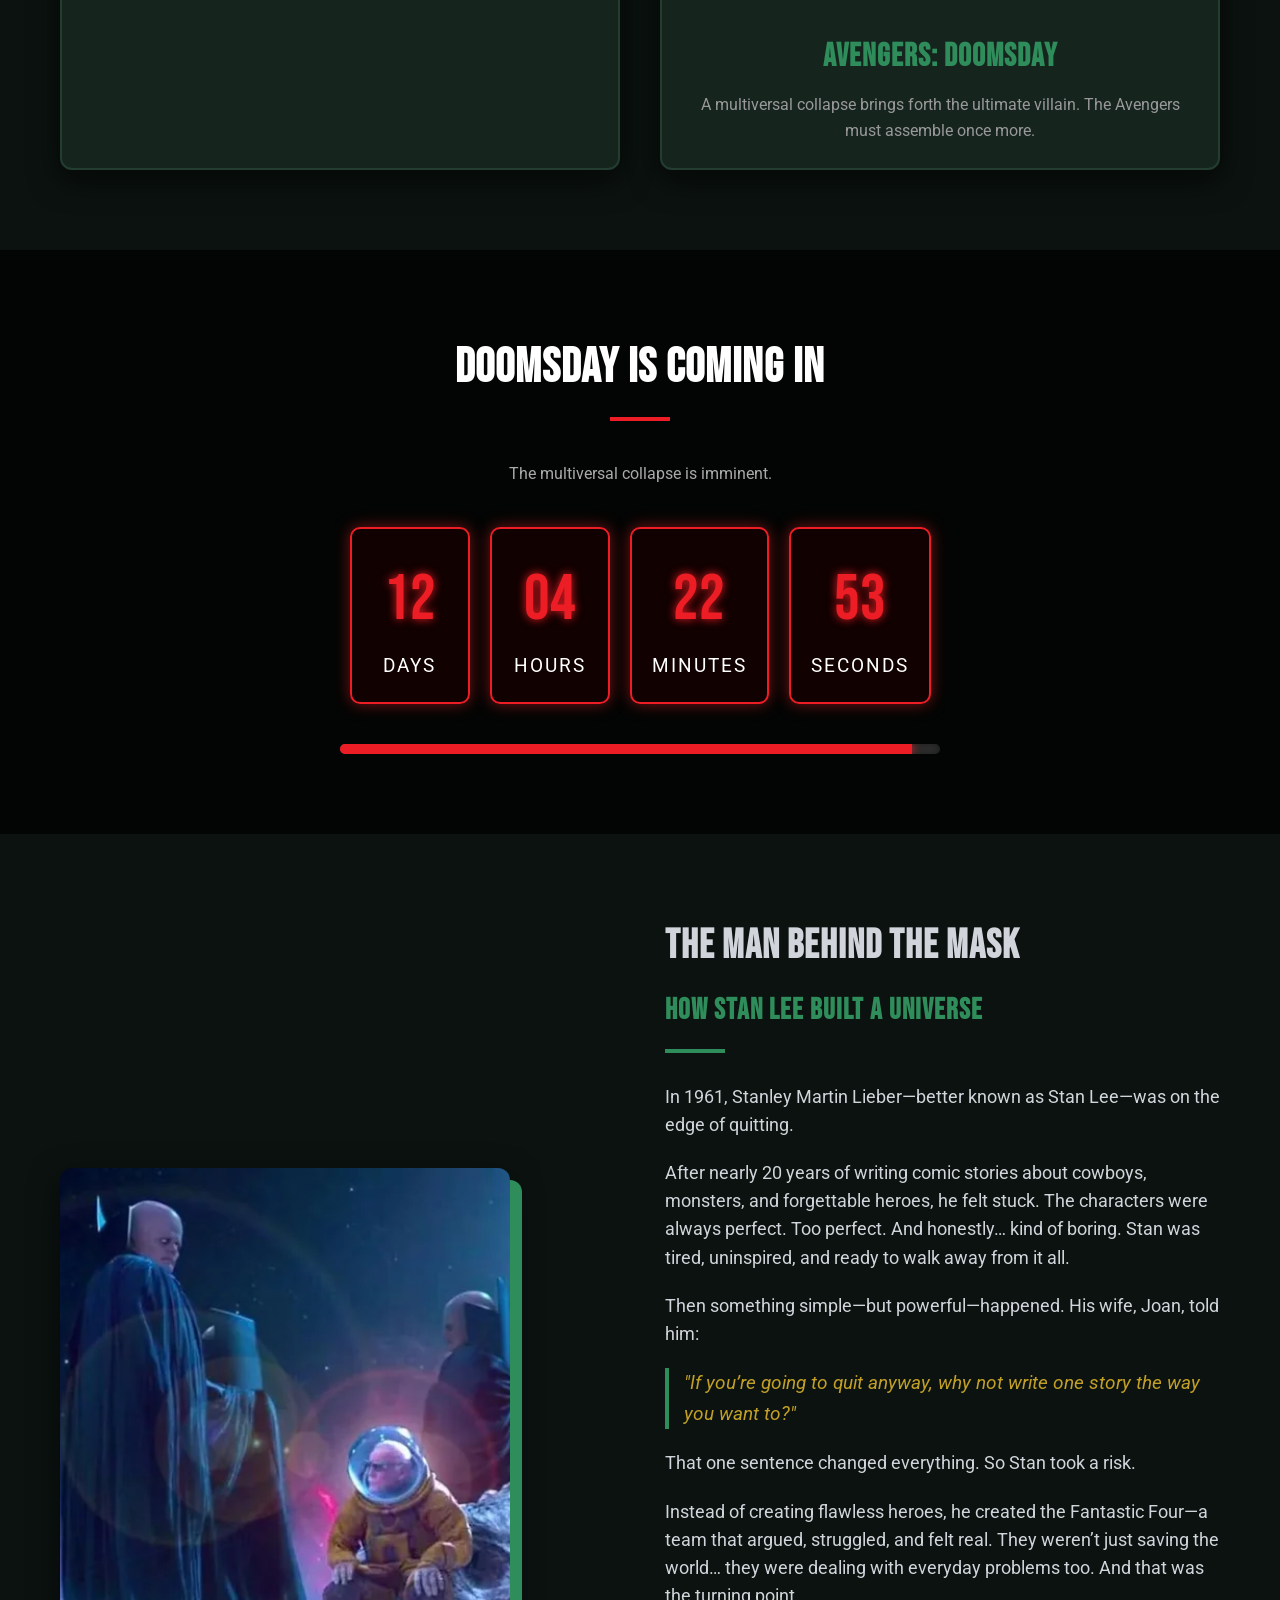
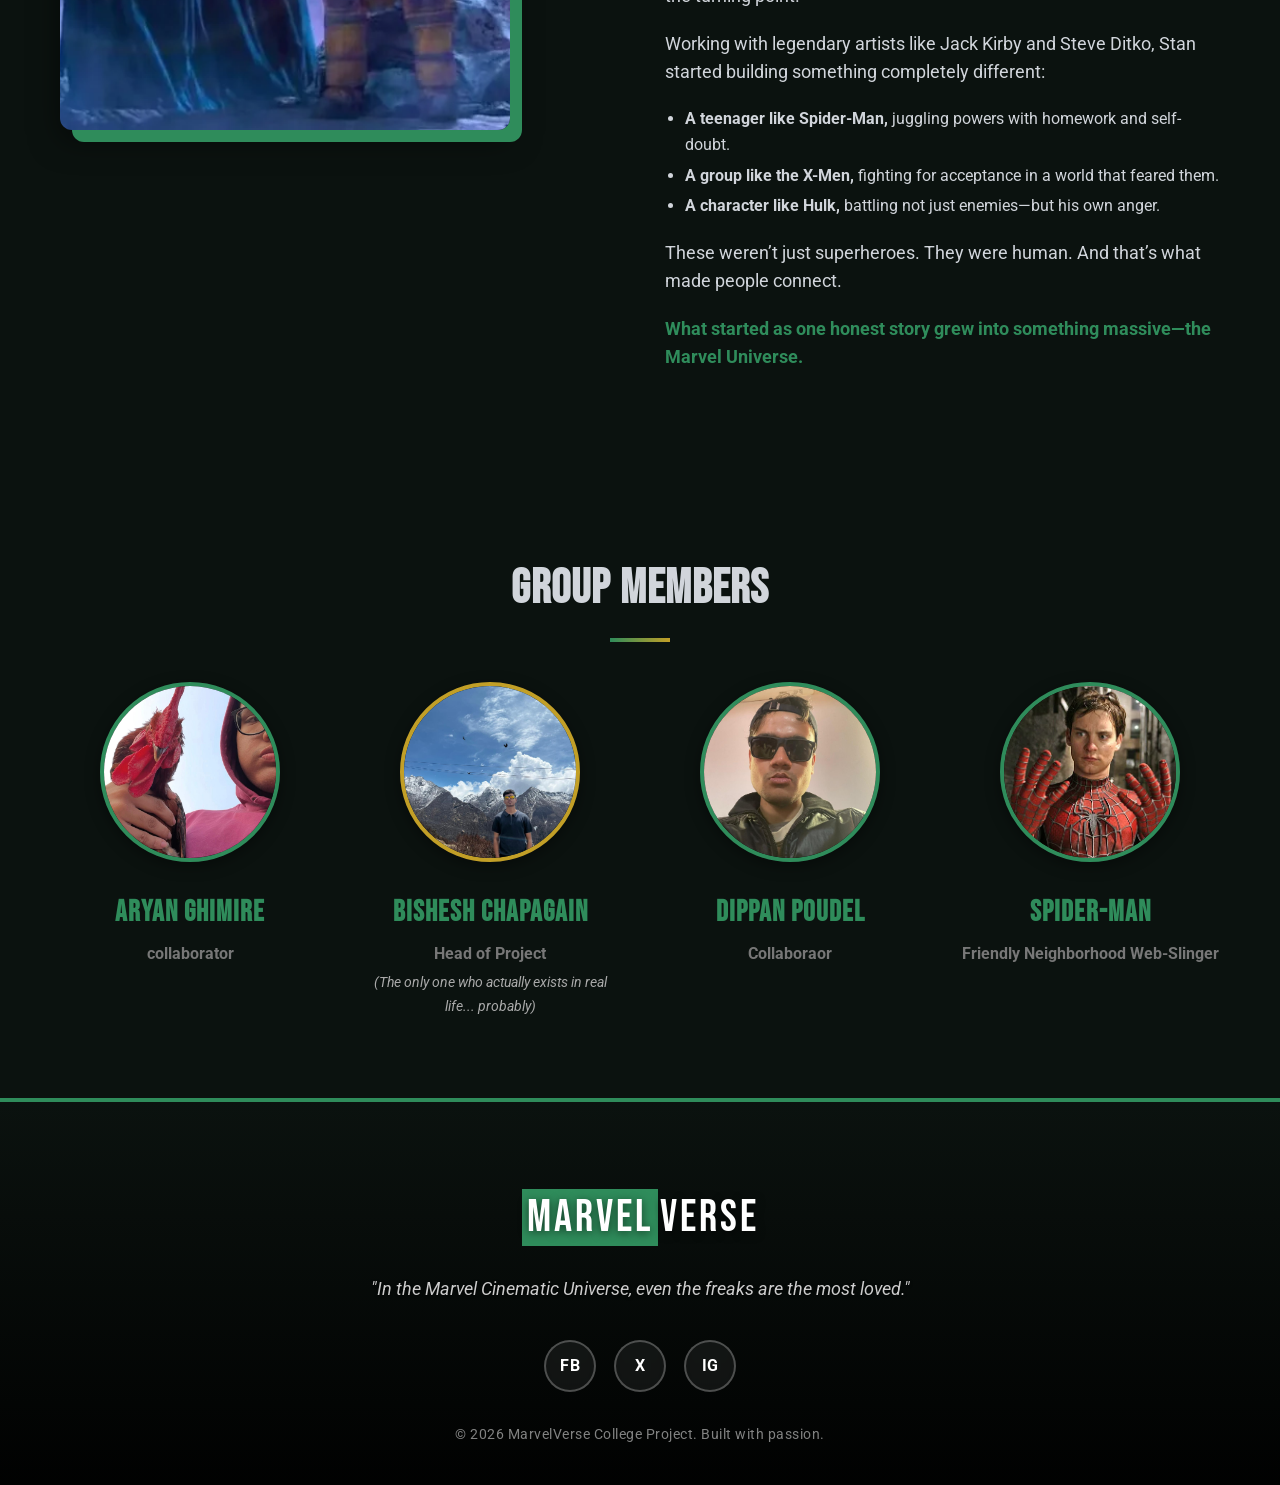
==== commit 0a0703ed: "Change member2 image format from .jpg to .jpeg" ====
--- a/index.html
+++ b/index.html
@@ -196,7 +196,7 @@
                 </div>
                 <!-- Member 2 -->
                 <div class="team-card fade-in scroll-anim">
-                    <img src="assets/member2.jpg" alt="Dippan Poudel" class="team-avatar">
+                    <img src="assets/member2.jpeg" alt="Dippan Poudel" class="team-avatar">
                     <h3 style="color: var(--primary-color);">Dippan Poudel</h3>
                     <p class="role">Collaboraor</p>
                 </div>
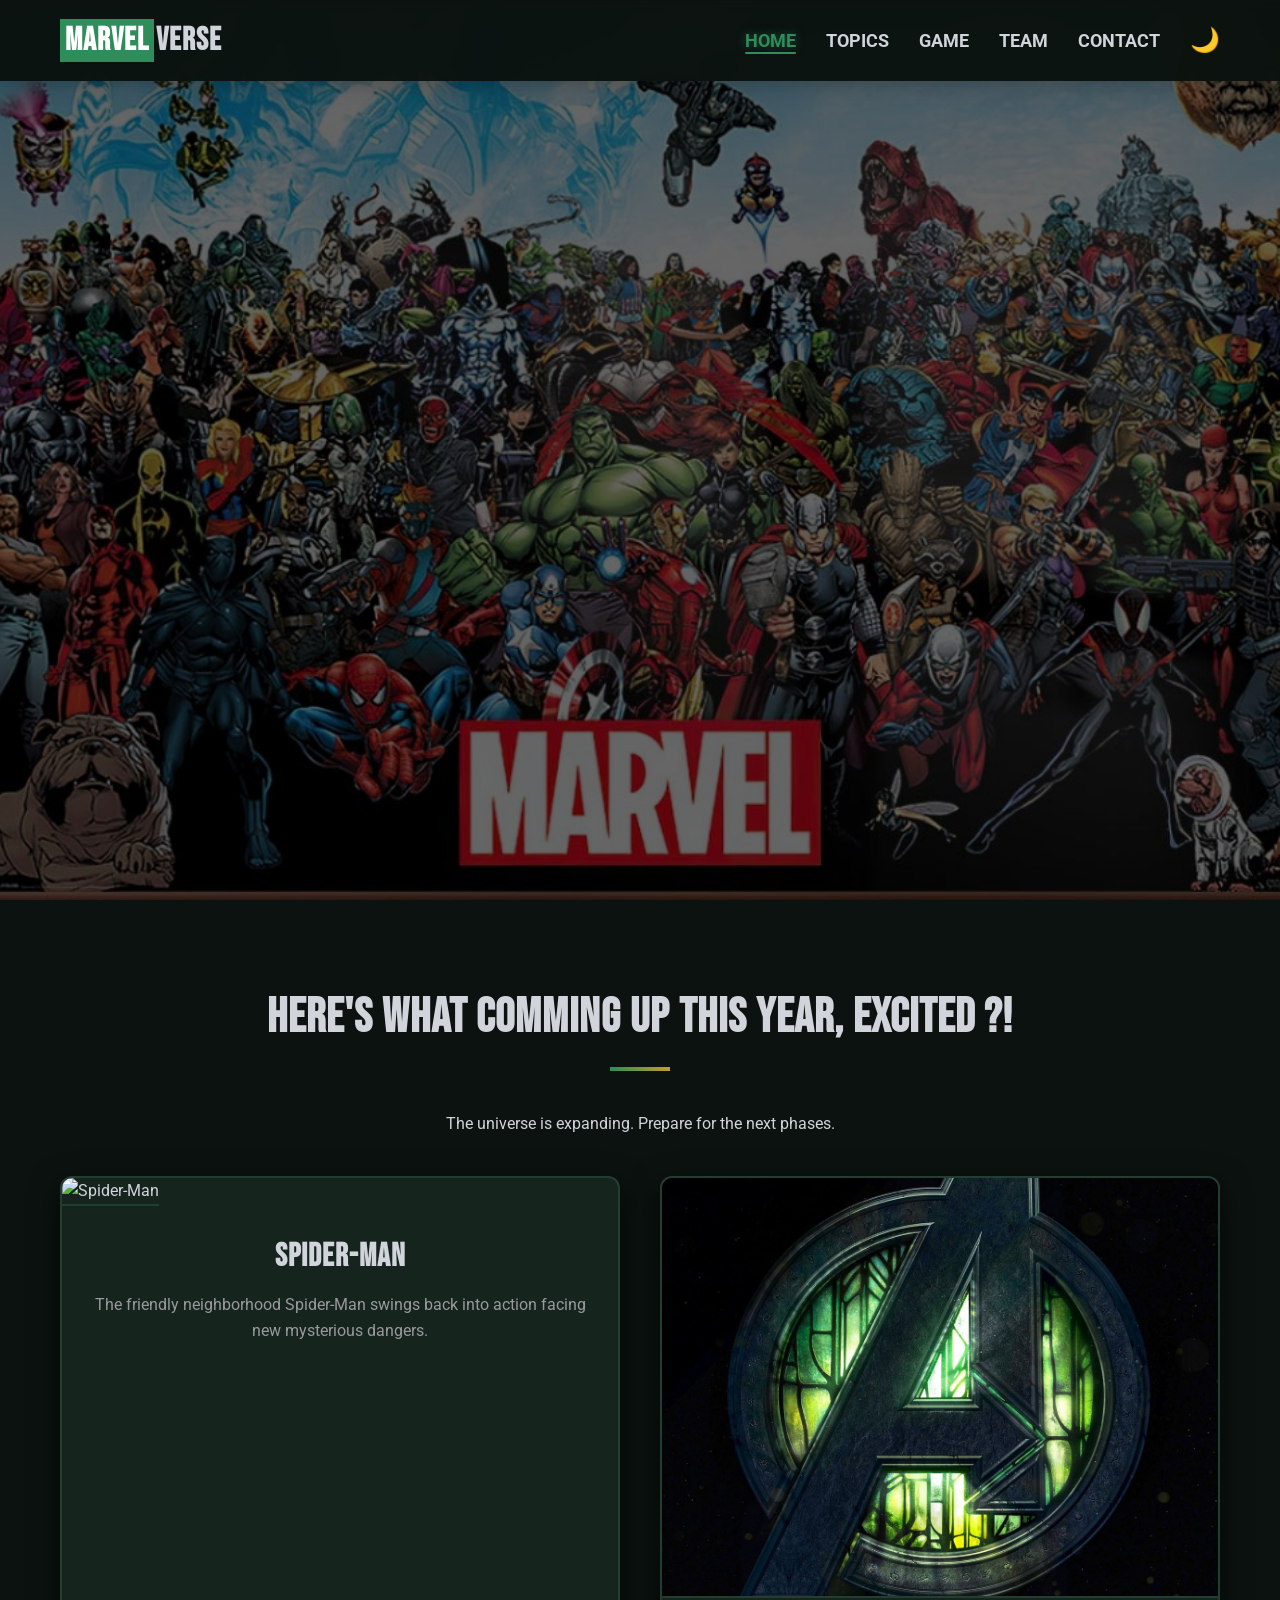
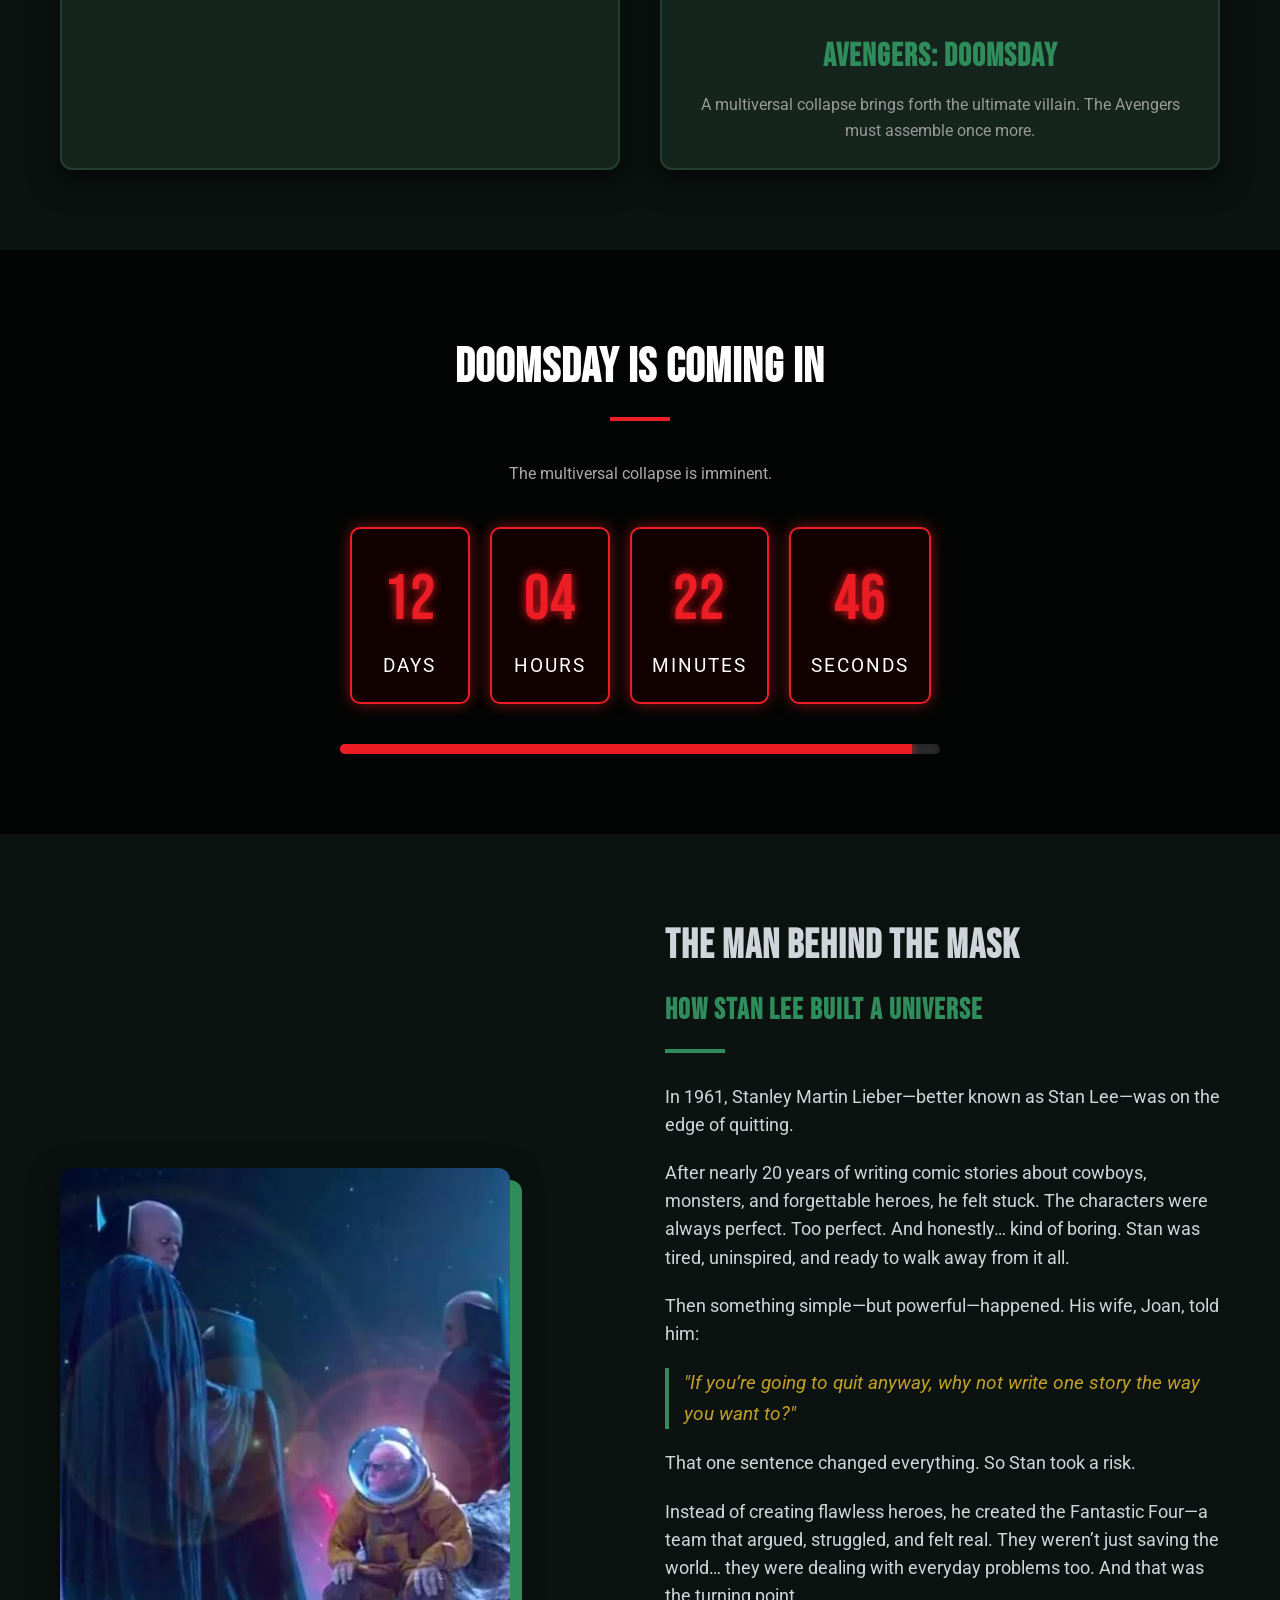
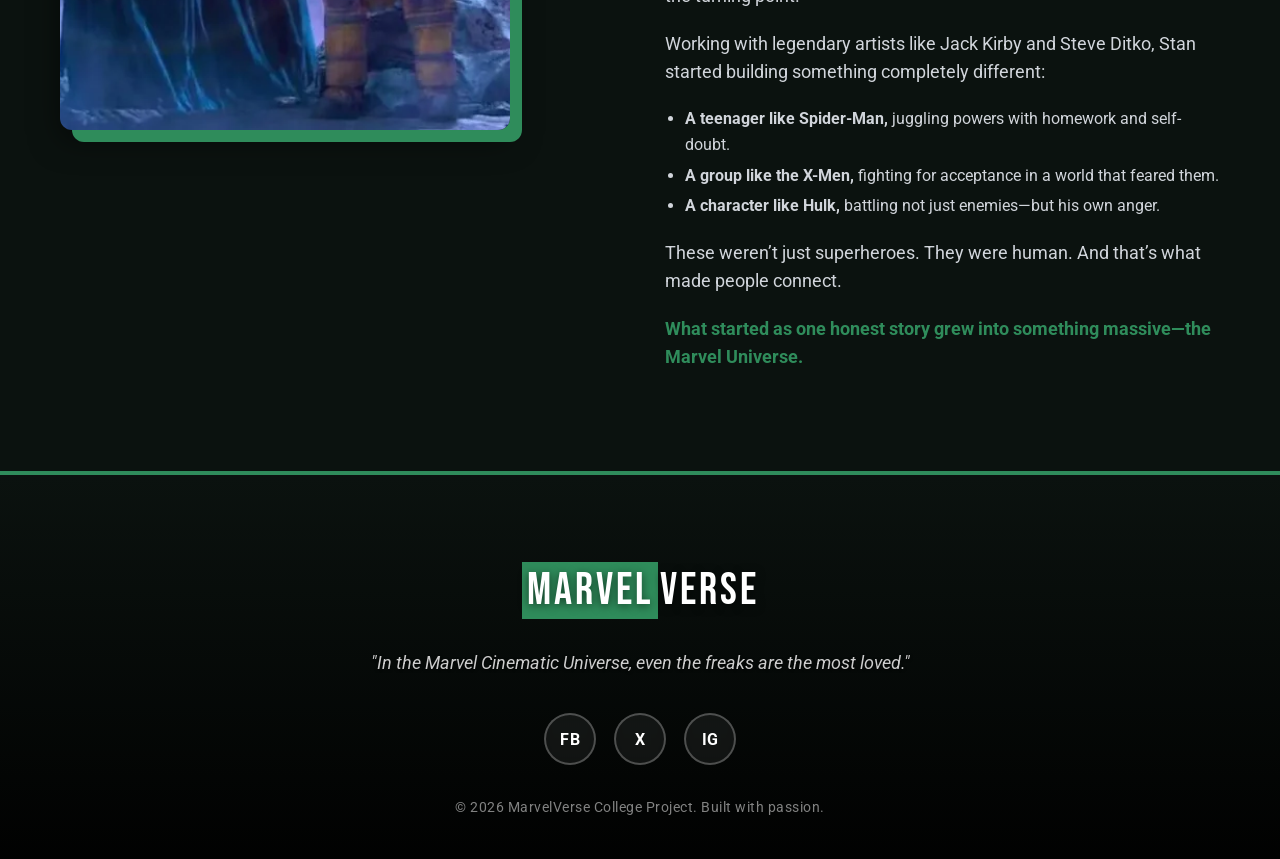
==== commit af149bcb: "Add files via upload" ====
--- a/index.html
+++ b/index.html
@@ -1,234 +1,198 @@
-<!DOCTYPE html>
-<html lang="en">
-
-<head>
-    <meta charset="UTF-8">
-    <meta name="viewport" content="width=device-width, initial-scale=1.0">
-    <title>MarvelVerse | Home</title>
-    <!-- Google Fonts -->
-    <link rel="preconnect" href="https://fonts.googleapis.com">
-    <link rel="preconnect" href="https://fonts.gstatic.com" crossorigin>
-    <link href="https://fonts.googleapis.com/css2?family=Bebas+Neue&family=Roboto:wght@300;400;700&display=swap"
-        rel="stylesheet">
-    <link rel="stylesheet" href="style.css">
-</head>
-
-<body>
-
-
-    <!-- Navbar -->
-    <nav class="navbar" id="navbar">
-        <div class="nav-container">
-            <h1 class="logo"><span class="marvel-bg">Marvel</span>Verse</h1>
-            <ul class="nav-links">
-                <li><a href="index.html" class="active">Home</a></li>
-                <li><a href="topics.html">Topics</a></li>
-                <li><a href="game.html">Game</a></li>
-                <li><a href="contact.html">Contact</a></li>
-                <li><button id="theme-toggle" class="theme-btn" aria-label="Toggle Dark Mode">🌙</button></li>
-            </ul>
-            <div class="hamburger">
-                <span class="bar"></span>
-                <span class="bar"></span>
-                <span class="bar"></span>
-            </div>
-        </div>
-    </nav>
-
-    <!-- Hero Section -->
-    <header class="hero" id="home">
-        <!-- Background Video -->
-        <video autoplay muted loop playsinline class="hero-video">
-            <source src="assets/videoplayback.mp4" type="video/mp4">
-        </video>
-        <div class="hero-overlay"></div>
-        <div class="hero-content fade-in">
-            <img src="assets/marvel.jpg" alt="Marvel Universe" class="hero-center-img fade-in">
-            <h1 class="hero-title" style="color: var(--doomsday-red);">Welcome to the Marvel Cinematic Universe</h1>
-            <p class="hero-subtitle">Prepare for the arrival of Doomsday and explore the legacy of Earth's mightiest
-                heroes.</p>
-            <a href="game.html" class="btn btn-primary cta-btn">Play Trivia</a>
-        </div>
-    </header>
-
-    <!-- Upcoming Movies Section -->
-    <section class="movies section-padding" id="upcoming">
-        <div class="container">
-            <div class="text-center fade-in scroll-anim">
-                <h2 class="section-title"> Here's what comming up This year, Excited ?!</h2>
-                <div class="title-underline center-line colored"></div>
-                <p>The universe is expanding. Prepare for the next phases.</p>
-            </div>
-
-            <div class="movies-grid">
-                <!-- Movie 1 -->
-                <div class="movie-card fade-in scroll-anim movie-card--spiderman">
-                    <img src="assets/spiderman.jpg" alt="Spider-Man" class="movie-image movie-image--spiderman">
-                    <div class="movie-info">
-                        <h3>Spider-Man</h3>
-                        <p>The friendly neighborhood Spider-Man swings back into action facing new mysterious dangers.
-                        </p>
-                    </div>
-                </div>
-
-                <!-- Movie 2 -->
-                <div class="movie-card fade-in scroll-anim">
-                    <img src="assets/new doomsaday imae4.jpg" alt="Avengers Doomsday" class="movie-image">
-                    <div class="movie-info">
-                        <h3 style="color: var(--primary-color);">Avengers: Doomsday</h3>
-                        <p>A multiversal collapse brings forth the ultimate villain. The Avengers must assemble once
-                            more.</p>
-                    </div>
-                </div>
-            </div>
-        </div>
-    </section>
-
-    <!-- Doomsday Countdown Section -->
-    <section class="countdown-section section-padding bg-dark" id="countdown">
-        <div class="container text-center fade-in scroll-anim">
-            <h2 class="section-title text-white"> Doomsday is Coming in </h2>
-            <div class="title-underline center-line" style="background-color: var(--doomsday-red);"></div>
-            <p style="color: #aaa; margin-bottom: 30px;">The multiversal collapse is imminent.</p>
-
-            <div id="countdown-timer" class="countdown-container">
-                <div class="time-box">
-                    <span id="days" class="time-number">00</span>
-                    <span class="time-label">Days</span>
-                </div>
-                <div class="time-box">
-                    <span id="hours" class="time-number">00</span>
-                    <span class="time-label">Hours</span>
-                </div>
-                <div class="time-box">
-                    <span id="minutes" class="time-number">00</span>
-                    <span class="time-label">Minutes</span>
-                </div>
-                <div class="time-box">
-                    <span id="seconds" class="time-number">00</span>
-                    <span class="time-label">Seconds</span>
-                </div>
-            </div>
-
-            <!-- Progress Bar -->
-            <div class="progress-bar-container">
-                <div id="countdown-progress" class="progress-bar"></div>
-            </div>
-
-            <h1 id="doomsday-message"
-                style="display: none; color: var(--doomsday-red); font-size: 3rem; margin-top: 30px;"
-                class="shake-anim">💥 DOOMSDAY HAS ARRIVED!</h1>
-        </div>
-    </section>
-
-    <!-- Stan Lee Section -->
-    <section class="stan-lee section-padding bg-alt" id="stan-lee">
-        <div class="container flex-row">
-            <div class="stan-image-wrapper fade-in scroll-anim">
-                <img src="assets/stanlee.webp" alt="Stan Lee Portrait" id="stan-img">
-            </div>
-            <div class="stan-text-wrapper fade-in scroll-anim">
-                <h2 class="section-title" style="font-size: 2.5rem;">The Man Behind the Mask</h2>
-                <h3
-                    style="color: var(--primary-color); margin-bottom: 15px; font-family: 'Bebas Neue', cursive; font-size: 1.8rem; letter-spacing: 1px;">
-                    How Stan Lee Built a Universe</h3>
-                <div class="title-underline"></div>
-
-                <p>In 1961, Stanley Martin Lieber—better known as Stan Lee—was on the edge of quitting.</p>
-                <p>After nearly 20 years of writing comic stories about cowboys, monsters, and forgettable heroes, he
-                    felt stuck. The characters were always perfect. Too perfect. And honestly… kind of boring. Stan was
-                    tired, uninspired, and ready to walk away from it all.</p>
-
-                <p>Then something simple—but powerful—happened. His wife, Joan, told him:</p>
-                <blockquote
-                    style="border-left: 4px solid var(--primary-color); padding-left: 15px; margin: 20px 0; font-style: italic; font-size: 1.2rem; color: var(--accent-gold);">
-                    "If you’re going to quit anyway, why not write one story the way you want to?"
-                </blockquote>
-
-                <p>That one sentence changed everything. So Stan took a risk.</p>
-                <p>Instead of creating flawless heroes, he created the Fantastic Four—a team that argued, struggled, and
-                    felt real. They weren’t just saving the world… they were dealing with everyday problems too. And
-                    that was the turning point.</p>
-
-                <p>Working with legendary artists like Jack Kirby and Steve Ditko, Stan started building something
-                    completely different:</p>
-                <ul style="list-style-type: disc; margin-left: 20px; margin-bottom: 20px;">
-                    <li style="margin-bottom: 5px;"><strong>A teenager like Spider-Man,</strong> juggling powers with
-                        homework and self-doubt.</li>
-                    <li style="margin-bottom: 5px;"><strong>A group like the X-Men,</strong> fighting for acceptance in
-                        a world that feared them.</li>
-                    <li style="margin-bottom: 5px;"><strong>A character like Hulk,</strong> battling not just
-                        enemies—but his own anger.</li>
-                </ul>
-
-                <p>These weren’t just superheroes. They were human. And that’s what made people connect.</p>
-                <p style="font-weight: bold; color: var(--primary-color); font-size: 1.1rem;">What started as one honest
-                    story grew into something massive—the Marvel Universe.</p>
-            </div>
-        </div>
-    </section>
-
-
-
-    <!-- Group Members Section -->
-    <section class="team section-padding" id="team">
-        <div class="container">
-            <h2 class="section-title text-center">Group Members</h2>
-            <div class="title-underline center-line colored"></div>
-
-            <div class="team-grid">
-                <!-- Member 1 -->
-                <div class="team-card fade-in scroll-anim">
-                    <img src="assets/member1.jpeg" alt="Aryan Ghimire" class="team-avatar">
-                    <h3 style="color: var(--primary-color);">Aryan Ghimire</h3>
-                    <p class="role">collaborator</p>
-                </div>
-                <!-- Project Head (User) -->
-                <div class="team-card fade-in scroll-anim">
-                    <a href="https://www.instagram.com/bishes_chapagain_?igsh=MTJqb3oxc2NlaGxkcA%3D%3D" target="_blank" rel="noopener noreferrer">
-                        <img src="assets/Member4.jpeg" alt="Bishesh Chapagain" class="team-avatar"
-                            style="border-color: var(--accent-gold);">
-                    </a>
-                    <h3 style="color: var(--primary-color);">Bishesh Chapagain</h3>
-                    <p class="role">Head of Project</p>
-                    <p style="font-size: 0.9rem; margin-top: 5px; color: #aaa; font-style: italic;">(The only one who
-                        actually exists in real life... probably)</p>
-                </div>
-                <!-- Member 2 -->
-                <div class="team-card fade-in scroll-anim">
-                    <img src="assets/member2.jpeg" alt="Dippan Poudel" class="team-avatar">
-                    <h3 style="color: var(--primary-color);">Dippan Poudel</h3>
-                    <p class="role">Collaboraor</p>
-                </div>
-                <!-- Member 3 -->
-                <div class="team-card fade-in scroll-anim">
-                    <img src="assets/member3.webp" alt="Spider-Man" class="team-avatar">
-                    <h3 style="color: var(--primary-color);">Spider-Man</h3>
-                    <p class="role">Friendly Neighborhood Web-Slinger</p>
-                </div>
-            </div>
-        </div>
-    </section>
-
-    <!-- Footer -->
-    <footer class="site-footer">
-        <div class="footer-bg-overlay"></div>
-        <div class="container footer-content fade-in scroll-anim">
-            <div class="footer-logo"><span class="marvel-bg">Marvel</span>Verse</div>
-            
-            <p class="footer-quote">"In the Marvel Cinematic Universe, even the freaks are the most loved."</p>
-            
-            <div class="socials">
-                <a href="https://www.facebook.com/Marvel/" target="_blank" rel="noopener noreferrer" title="Facebook">FB</a>
-                <a href="https://x.com/Marvel" target="_blank" rel="noopener noreferrer" title="X (Twitter)">X</a>
-                <a href="https://www.instagram.com/marvel/?hl=en" target="_blank" rel="noopener noreferrer" title="Instagram">IG</a>
-            </div>
-            
-            <p class="footer-copy">&copy; 2026 MarvelVerse College Project. Built with passion.</p>
-        </div>
-    </footer>
-
-    <script src="script.js"></script>
-</body>
-
-</html>
+<!DOCTYPE html>
+<html lang="en">
+
+<head>
+    <meta charset="UTF-8">
+    <meta name="viewport" content="width=device-width, initial-scale=1.0">
+    <title>MarvelVerse | Home</title>
+    <!-- Google Fonts -->
+    <link rel="preconnect" href="https://fonts.googleapis.com">
+    <link rel="preconnect" href="https://fonts.gstatic.com" crossorigin>
+    <link href="https://fonts.googleapis.com/css2?family=Bebas+Neue&family=Roboto:wght@300;400;700&display=swap"
+        rel="stylesheet">
+    <link rel="stylesheet" href="style.css">
+</head>
+
+<body>
+
+
+    <!-- Navbar -->
+    <nav class="navbar" id="navbar">
+        <div class="nav-container">
+            <h1 class="logo"><span class="marvel-bg">Marvel</span>Verse</h1>
+            <ul class="nav-links">
+                <li><a href="index.html" class="active">Home</a></li>
+                <li><a href="topics.html">Topics</a></li>
+                <li><a href="game.html">Game</a></li>
+                <li><a href="team.html">Team</a></li>
+                <li><a href="contact.html">Contact</a></li>
+                <li><button id="theme-toggle" class="theme-btn" aria-label="Toggle Dark Mode">🌙</button></li>
+            </ul>
+            <div class="hamburger">
+                <span class="bar"></span>
+                <span class="bar"></span>
+                <span class="bar"></span>
+            </div>
+        </div>
+    </nav>
+
+    <!-- Hero Section -->
+    <header class="hero" id="home">
+        <!-- Background Video -->
+        <video autoplay muted loop playsinline class="hero-video">
+            <source src="assets/videoplayback.mp4" type="video/mp4">
+        </video>
+        <div class="hero-overlay"></div>
+        <div class="hero-content fade-in">
+            <img src="assets/marvel.jpg" alt="Marvel Universe" class="hero-center-img fade-in">
+            <h1 class="hero-title" style="color: var(--doomsday-red);">Welcome to the Marvel Cinematic Universe</h1>
+            <p class="hero-subtitle">Prepare for the arrival of Doomsday and explore the legacy of Earth's mightiest
+                heroes.</p>
+            <a href="game.html" class="btn btn-primary cta-btn">Play Trivia</a>
+        </div>
+    </header>
+
+    <!-- Upcoming Movies Section -->
+    <section class="movies section-padding" id="upcoming">
+        <div class="container">
+            <div class="text-center fade-in scroll-anim">
+                <h2 class="section-title"> Here's what comming up This year, Excited ?!</h2>
+                <div class="title-underline center-line colored"></div>
+                <p>The universe is expanding. Prepare for the next phases.</p>
+            </div>
+
+            <div class="movies-grid">
+                <!-- Movie 1 -->
+                <div class="movie-card fade-in scroll-anim movie-card--spiderman">
+                    <img src="assets/spiderman.jpg" alt="Spider-Man" class="movie-image movie-image--spiderman">
+                    <div class="movie-info">
+                        <h3>Spider-Man</h3>
+                        <p>The friendly neighborhood Spider-Man swings back into action facing new mysterious dangers.
+                        </p>
+                    </div>
+                </div>
+
+                <!-- Movie 2 -->
+                <div class="movie-card fade-in scroll-anim">
+                    <img src="assets/new doomsaday imae4.jpg" alt="Avengers Doomsday" class="movie-image">
+                    <div class="movie-info">
+                        <h3 style="color: var(--primary-color);">Avengers: Doomsday</h3>
+                        <p>A multiversal collapse brings forth the ultimate villain. The Avengers must assemble once
+                            more.</p>
+                    </div>
+                </div>
+            </div>
+        </div>
+    </section>
+
+    <!-- Doomsday Countdown Section -->
+    <section class="countdown-section section-padding bg-dark" id="countdown">
+        <div class="container text-center fade-in scroll-anim">
+            <h2 class="section-title text-white"> Doomsday is Coming in </h2>
+            <div class="title-underline center-line" style="background-color: var(--doomsday-red);"></div>
+            <p style="color: #aaa; margin-bottom: 30px;">The multiversal collapse is imminent.</p>
+
+            <div id="countdown-timer" class="countdown-container">
+                <div class="time-box">
+                    <span id="days" class="time-number">00</span>
+                    <span class="time-label">Days</span>
+                </div>
+                <div class="time-box">
+                    <span id="hours" class="time-number">00</span>
+                    <span class="time-label">Hours</span>
+                </div>
+                <div class="time-box">
+                    <span id="minutes" class="time-number">00</span>
+                    <span class="time-label">Minutes</span>
+                </div>
+                <div class="time-box">
+                    <span id="seconds" class="time-number">00</span>
+                    <span class="time-label">Seconds</span>
+                </div>
+            </div>
+
+            <!-- Progress Bar -->
+            <div class="progress-bar-container">
+                <div id="countdown-progress" class="progress-bar"></div>
+            </div>
+
+            <h1 id="doomsday-message"
+                style="display: none; color: var(--doomsday-red); font-size: 3rem; margin-top: 30px;"
+                class="shake-anim">💥 DOOMSDAY HAS ARRIVED!</h1>
+        </div>
+    </section>
+
+    <!-- Stan Lee Section -->
+    <section class="stan-lee section-padding bg-alt" id="stan-lee">
+        <div class="container flex-row">
+            <div class="stan-image-wrapper fade-in scroll-anim">
+                <img src="assets/stanlee.webp" alt="Stan Lee Portrait" id="stan-img">
+            </div>
+            <div class="stan-text-wrapper fade-in scroll-anim">
+                <h2 class="section-title" style="font-size: 2.5rem;">The Man Behind the Mask</h2>
+                <h3
+                    style="color: var(--primary-color); margin-bottom: 15px; font-family: 'Bebas Neue', cursive; font-size: 1.8rem; letter-spacing: 1px;">
+                    How Stan Lee Built a Universe</h3>
+                <div class="title-underline"></div>
+
+                <p>In 1961, Stanley Martin Lieber—better known as Stan Lee—was on the edge of quitting.</p>
+                <p>After nearly 20 years of writing comic stories about cowboys, monsters, and forgettable heroes, he
+                    felt stuck. The characters were always perfect. Too perfect. And honestly… kind of boring. Stan was
+                    tired, uninspired, and ready to walk away from it all.</p>
+
+                <p>Then something simple—but powerful—happened. His wife, Joan, told him:</p>
+                <blockquote
+                    style="border-left: 4px solid var(--primary-color); padding-left: 15px; margin: 20px 0; font-style: italic; font-size: 1.2rem; color: var(--accent-gold);">
+                    "If you’re going to quit anyway, why not write one story the way you want to?"
+                </blockquote>
+
+                <p>That one sentence changed everything. So Stan took a risk.</p>
+                <p>Instead of creating flawless heroes, he created the Fantastic Four—a team that argued, struggled, and
+                    felt real. They weren’t just saving the world… they were dealing with everyday problems too. And
+                    that was the turning point.</p>
+
+                <p>Working with legendary artists like Jack Kirby and Steve Ditko, Stan started building something
+                    completely different:</p>
+                <ul style="list-style-type: disc; margin-left: 20px; margin-bottom: 20px;">
+                    <li style="margin-bottom: 5px;"><strong>A teenager like Spider-Man,</strong> juggling powers with
+                        homework and self-doubt.</li>
+                    <li style="margin-bottom: 5px;"><strong>A group like the X-Men,</strong> fighting for acceptance in
+                        a world that feared them.</li>
+                    <li style="margin-bottom: 5px;"><strong>A character like Hulk,</strong> battling not just
+                        enemies—but his own anger.</li>
+                </ul>
+
+                <p>These weren’t just superheroes. They were human. And that’s what made people connect.</p>
+                <p style="font-weight: bold; color: var(--primary-color); font-size: 1.1rem;">What started as one honest
+                    story grew into something massive—the Marvel Universe.</p>
+            </div>
+        </div>
+    </section>
+
+
+
+
+        <!-- Footer -->
+        <footer class="site-footer">
+            <div class="footer-bg-overlay"></div>
+            <div class="container footer-content fade-in scroll-anim">
+                <div class="footer-logo"><span class="marvel-bg">Marvel</span>Verse</div>
+
+                <p class="footer-quote">"In the Marvel Cinematic Universe, even the freaks are the most loved."</p>
+
+                <div class="socials">
+                    <a href="https://www.facebook.com/Marvel/" target="_blank" rel="noopener noreferrer"
+                        title="Facebook">FB</a>
+                    <a href="https://x.com/Marvel" target="_blank" rel="noopener noreferrer" title="X (Twitter)">X</a>
+                    <a href="https://www.instagram.com/marvel/?hl=en" target="_blank" rel="noopener noreferrer"
+                        title="Instagram">IG</a>
+                </div>
+
+                <p class="footer-copy">&copy; 2026 MarvelVerse College Project. Built with passion.</p>
+            </div>
+        </footer>
+
+        <script src="script.js"></script>
+</body>
+
+</html>
--- a/style.css
+++ b/style.css
@@ -1,1085 +1,1234 @@
-/* =========================================
-   VARIABLES & GLOBAL STYLES
-   ========================================= */
-:root {
-    --primary-color: #2f8c5b; /* Doomsday Green */
-    --primary-dark: #1b633b;
-    --text-color: #d1d5db; /* Light gray text */
-    --bg-color: #0b120f; /* Deep dark obsidian/green */
-    --bg-alt: #121c18;
-    --header-bg: rgba(11, 18, 15, 0.97);
-    --card-bg: #16241e;
-    --border-color: #243d31;
-    --accent-gold: #c29f27;
-    --doomsday-red: #EC1D24; /* Bold glowing red requirement */
-    --transition: all 0.35s cubic-bezier(0.25, 0.46, 0.45, 0.94);
-    --transition-fast: all 0.18s ease;
-    --glow-green: 0 0 18px rgba(47,140,91,0.55);
-    --glow-red: 0 0 18px rgba(236,29,36,0.55);
-}
-
-/* Dark Mode Variables */
-[data-theme="dark"] {
-    --primary-color: #1b633b;
-    --text-color: #ffffff;
-    --bg-color: #000000;
-    --bg-alt: #0a0a0a;
-    --header-bg: rgba(0, 0, 0, 0.95);
-    --card-bg: #111111;
-    --border-color: #222222;
-}
-
-* {
-    margin: 0;
-    padding: 0;
-    box-sizing: border-box;
-}
-
-body {
-    font-family: 'Roboto', sans-serif;
-    color: var(--text-color);
-    background-color: var(--bg-color);
-    line-height: 1.6;
-    transition: background-color 0.3s, color 0.3s;
-    overflow-x: hidden;
-}
-
-h1, h2, h3, h4, .hero-title, .logo {
-    font-family: 'Bebas Neue', cursive;
-    letter-spacing: 1px;
-}
-
-a {
-    text-decoration: none;
-    color: var(--text-color);
-    transition: var(--transition);
-}
-
-ul {
-    list-style: none;
-}
-
-.container {
-    max-width: 1200px;
-    margin: 0 auto;
-    padding: 0 20px;
-}
-
-.section-padding {
-    padding: 80px 0;
-}
-
-.text-center { text-align: center; }
-.text-white { color: #fff !important; }
-.bg-dark { background-color: #111; color: #fff; }
-[data-theme="dark"] .bg-dark { background-color: #0a0a0a; }
-
-/* Buttons */
-.btn {
-    display: inline-block;
-    padding: 12px 30px;
-    font-size: 1.2rem;
-    font-family: 'Bebas Neue', cursive;
-    letter-spacing: 1.5px;
-    border: none;
-    cursor: pointer;
-    border-radius: 4px;
-    transition: var(--transition);
-    text-transform: uppercase;
-}
-
-.btn-primary {
-    background: linear-gradient(135deg, var(--primary-color), var(--primary-dark));
-    color: #fff;
-    box-shadow: 0 4px 15px rgba(47, 140, 91, 0.35);
-    position: relative;
-    overflow: hidden;
-}
-
-.btn-primary::after {
-    content: '';
-    position: absolute;
-    inset: 0;
-    background: linear-gradient(135deg, rgba(255,255,255,0.15), transparent);
-    opacity: 0;
-    transition: opacity 0.25s ease;
-}
-
-.btn-primary:hover::after {
-    opacity: 1;
-}
-
-.btn-primary:hover {
-    background: linear-gradient(135deg, #37a56c, var(--primary-color));
-    transform: translateY(-3px);
-    box-shadow: 0 8px 24px rgba(47, 140, 91, 0.5);
-}
-
-/* Titles & Underlines */
-.section-title {
-    font-size: 3rem;
-    margin-bottom: 10px;
-    text-transform: uppercase;
-}
-
-.title-underline {
-    height: 4px;
-    width: 60px;
-    background-color: var(--primary-color);
-    margin-bottom: 30px;
-}
-
-.center-line {
-    margin: 0 auto 40px auto;
-}
-
-/* =========================================
-   NAVIGATION
-   ========================================= */
-.navbar {
-    position: fixed;
-    top: 0;
-    left: 0;
-    width: 100%;
-    background-color: var(--header-bg);
-    box-shadow: 0 2px 20px rgba(0,0,0,0.25);
-    z-index: 1000;
-    transition: padding 0.35s ease, box-shadow 0.35s ease, background-color 0.35s ease;
-    backdrop-filter: blur(12px);
-    -webkit-backdrop-filter: blur(12px);
-}
-
-.nav-container {
-    display: flex;
-    justify-content: space-between;
-    align-items: center;
-    max-width: 1200px;
-    margin: 0 auto;
-    padding: 15px 20px;
-}
-
-.logo {
-    font-size: 2rem;
-    color: var(--text-color);
-}
-
-.marvel-bg {
-    background-color: var(--primary-color);
-    color: white;
-    padding: 2px 5px;
-    margin-right: 2px;
-}
-
-.nav-links {
-    display: flex;
-    align-items: center;
-    gap: 30px;
-}
-
-.nav-links a {
-    font-weight: 700;
-    font-size: 1.1rem;
-    text-transform: uppercase;
-}
-
-.nav-links a:hover,
-.nav-links a.active {
-    color: var(--primary-color);
-    text-shadow: 0 0 8px rgba(47,140,91,0.5);
-}
-
-.nav-links a {
-    position: relative;
-}
-
-.nav-links a::after {
-    content: '';
-    position: absolute;
-    bottom: -3px;
-    left: 0;
-    width: 0;
-    height: 2px;
-    background: var(--primary-color);
-    transition: width 0.3s ease;
-    border-radius: 2px;
-}
-
-.nav-links a:hover::after,
-.nav-links a.active::after {
-    width: 100%;
-}
-
-.theme-btn {
-    background: none;
-    border: none;
-    font-size: 1.5rem;
-    cursor: pointer;
-    color: var(--text-color);
-}
-
-/* Hamburger */
-.hamburger {
-    display: none;
-    cursor: pointer;
-}
-
-.hamburger .bar {
-    display: block;
-    width: 25px;
-    height: 3px;
-    margin: 5px auto;
-    -webkit-transition: all 0.3s ease-in-out;
-    transition: all 0.3s ease-in-out;
-    background-color: var(--text-color);
-}
-
-/* =========================================
-   HERO SECTION
-   ========================================= */
-.hero {
-    min-height: 100vh;
-    background: #000 url('assets/marvel.jpg') no-repeat center center;
-    background-size: cover;
-    background-attachment: fixed; /* Creates a premium parallax effect */
-    position: relative;
-    display: flex;
-    align-items: center;
-    justify-content: center;
-    text-align: center;
-    color: #fff;
-    margin-top: 0;
-    overflow: hidden; /* Prevent video overflow */
-}
-
-.hero-video {
-    position: absolute;
-    top: 50%;
-    left: 50%;
-    width: 100vw;
-    height: 100vh;
-    min-width: 100%;
-    min-height: 100%;
-    object-fit: cover;
-    transform: translate(-50%, -50%);
-    z-index: 0;
-}
-
-.hero-center-img {
-    width: 100%;
-    max-width: 320px;
-    height: auto;
-    border-radius: 12px;
-    box-shadow: 0 10px 40px rgba(0,0,0,0.8), 0 0 20px rgba(236, 29, 36, 0.4);
-    border: 3px solid var(--doomsday-red);
-    margin-bottom: 25px;
-}
-
-.hero-overlay {
-    position: absolute;
-    top: 0;
-    left: 0;
-    width: 100%;
-    height: 100%;
-    background: rgba(0, 0, 0, 0.6);
-    z-index: 1;
-}
-
-.hero-content {
-    position: relative;
-    z-index: 2;
-    padding: 0 20px;
-    max-width: 800px;
-}
-
-.hero-title {
-    font-size: 5rem;
-    text-transform: uppercase;
-    margin-bottom: 20px;
-    text-shadow: 2px 2px 10px rgba(0,0,0,0.8);
-}
-
-.hero-subtitle {
-    font-size: 1.2rem;
-    margin-bottom: 30px;
-    text-shadow: 1px 1px 5px rgba(0,0,0,0.8);
-}
-
-/* =========================================
-   STAN LEE SECTION
-   ========================================= */
-.flex-row {
-    display: flex;
-    align-items: center;
-    gap: 50px;
-}
-
-.stan-image-wrapper {
-    flex: 1;
-}
-
-.stan-image-wrapper img {
-    width: 100%;
-    max-width: 450px;
-    height: auto;
-    aspect-ratio: 4 / 5; /* Forces a consistent portrait layout */
-    object-fit: cover; /* Prevents stretching and distortion */
-    object-position: center top; /* Focuses clearly on Stan Lee's face */
-    border-radius: 12px;
-    box-shadow: 12px 12px 0 var(--primary-color), 0 10px 30px rgba(0,0,0,0.5); /* extra 3D pop */
-    image-rendering: high-quality; /* Better resolution */
-}
-
-.stan-text-wrapper {
-    flex: 1;
-}
-
-.stan-text-wrapper p {
-    margin-bottom: 20px;
-    font-size: 1.1rem;
-}
-
-/* =========================================
-   UPCOMING MOVIES SECTION
-   ========================================= */
-.movies-grid {
-    display: grid;
-    grid-template-columns: repeat(auto-fit, minmax(300px, 1fr));
-    gap: 40px;
-    margin-top: 40px;
-}
-
-.movie-image {
-    width: 100%;
-    height: 420px;
-    object-fit: cover;
-    object-position: center center;
-    border-bottom: 2px solid var(--border-color);
-    transition: transform 0.5s ease;
-}
-
-/* Spiderman image needs to focus on the character, not the top/edges */
-.movie-image--spiderman {
-    object-position: center 20%;
-    height: 420px;
-}
-
-.movie-card:hover .movie-image {
-    transform: scale(1.04);
-}
-
-.movie-card {
-    background-color: var(--card-bg);
-    border-radius: 12px;
-    overflow: hidden;
-    box-shadow: 0 10px 30px rgba(0,0,0,0.6);
-    border: 2px solid var(--border-color);
-    transition: transform 0.4s cubic-bezier(0.25, 0.46, 0.45, 0.94), box-shadow 0.4s ease, border-color 0.4s ease;
-}
-
-.movie-card:hover {
-    transform: translateY(-12px) scale(1.01);
-    box-shadow: 0 20px 45px rgba(47, 140, 91, 0.45);
-    border-color: var(--primary-color);
-}
-
-.movie-info {
-    padding: 25px 20px;
-    text-align: center;
-}
-
-.movie-info h3 {
-    font-size: 2rem;
-    margin-bottom: 10px;
-    font-family: 'Bebas Neue', cursive;
-    color: var(--text-color);
-}
-
-.movie-info p {
-    font-size: 1rem;
-    color: #999;
-}
-
-/* =========================================
-   COUNTDOWN TIMER SECTION
-   ========================================= */
-.countdown-section {
-    position: relative;
-    overflow: hidden;
-    background: url('assets/doomsday.jpg') no-repeat center center;
-    background-size: cover;
-    background-attachment: fixed;
-}
-
-.countdown-section::before {
-    content: '';
-    position: absolute;
-    top: 0; left: 0; width: 100%; height: 100%;
-    background: rgba(0, 0, 0, 0.7);
-    z-index: 0;
-}
-
-.countdown-section .container, 
-.countdown-section h2, 
-.countdown-section p, 
-.countdown-section .progress-bar-container {
-    position: relative;
-    z-index: 10;
-}
-
-.countdown-container {
-    display: flex;
-    justify-content: center;
-    gap: 20px;
-    flex-wrap: wrap;
-    margin: 40px 0;
-}
-
-.time-box {
-    background-color: rgba(20, 0, 0, 0.8);
-    border: 2px solid var(--doomsday-red);
-    border-radius: 10px;
-    padding: 20px;
-    min-width: 120px;
-    box-shadow: 0 0 15px rgba(236, 29, 36, 0.5); /* Glowing Red */
-    animation: pulseGlow 2s infinite alternate;
-}
-
-.time-number {
-    display: block;
-    font-size: 4rem;
-    font-family: 'Bebas Neue', cursive;
-    color: var(--doomsday-red);
-    text-shadow: 0 0 10px var(--doomsday-red);
-}
-
-.time-label {
-    display: block;
-    font-size: 1.2rem;
-    color: #fff;
-    text-transform: uppercase;
-    letter-spacing: 2px;
-}
-
-.progress-bar-container {
-    width: 100%;
-    max-width: 600px;
-    height: 10px;
-    background-color: #333;
-    border-radius: 5px;
-    margin: 0 auto;
-    overflow: hidden;
-    box-shadow: 0 0 10px rgba(0,0,0,0.5) inset;
-}
-
-.progress-bar {
-    height: 100%;
-    width: 0%;
-    background-color: var(--doomsday-red);
-    box-shadow: 0 0 10px var(--doomsday-red);
-    transition: width 1s linear;
-}
-
-@keyframes pulseGlow {
-    0% { box-shadow: 0 0 10px rgba(236, 29, 36, 0.2); }
-    100% { box-shadow: 0 0 25px rgba(236, 29, 36, 0.8); }
-}
-
-.shake-anim {
-    animation: shake 0.5s infinite;
-}
-
-@keyframes shake {
-    0% { transform: translate(1px, 1px) rotate(0deg); }
-    10% { transform: translate(-1px, -2px) rotate(-1deg); }
-    20% { transform: translate(-3px, 0px) rotate(1deg); }
-    30% { transform: translate(3px, 2px) rotate(0deg); }
-    40% { transform: translate(1px, -1px) rotate(1deg); }
-    50% { transform: translate(-1px, 2px) rotate(-1deg); }
-    60% { transform: translate(-3px, 1px) rotate(0deg); }
-    70% { transform: translate(3px, 1px) rotate(-1deg); }
-    80% { transform: translate(-1px, -1px) rotate(1deg); }
-    90% { transform: translate(1px, 2px) rotate(0deg); }
-    100% { transform: translate(1px, -2px) rotate(-1deg); }
-}
-
-/* =========================================
-   TOPICS / CARDS SECTION
-   ========================================= */
-.features-grid {
-    display: grid;
-    grid-template-columns: repeat(auto-fit, minmax(280px, 1fr));
-    gap: 30px;
-    margin-top: 40px;
-}
-
-.feature-card {
-    background-color: var(--card-bg);
-    color: var(--text-color);
-    padding: 35px 25px;
-    border-radius: 12px;
-    text-align: center;
-    box-shadow: 0 5px 20px rgba(0,0,0,0.15);
-    transition: transform 0.4s cubic-bezier(0.25, 0.46, 0.45, 0.94), box-shadow 0.4s ease, border-color 0.4s ease;
-    border-top: 4px solid var(--primary-color);
-    border: 1px solid var(--border-color);
-    border-top: 4px solid var(--primary-color);
-    position: relative;
-    overflow: hidden;
-}
-
-.feature-card::before {
-    content: '';
-    position: absolute;
-    top: 0;
-    left: -100%;
-    width: 100%;
-    height: 3px;
-    background: linear-gradient(90deg, transparent, var(--primary-color), transparent);
-    transition: left 0.5s ease;
-}
-
-.feature-card:hover::before {
-    left: 100%;
-}
-
-.feature-card:hover {
-    transform: translateY(-12px) scale(1.02);
-    box-shadow: 0 20px 40px rgba(47,140,91,0.25);
-    border-color: var(--primary-color);
-}
-
-[data-theme="dark"] .feature-card {
-    box-shadow: 0 5px 15px rgba(0,0,0,0.5);
-}
-
-[data-theme="dark"] .feature-card:hover {
-    box-shadow: 0 15px 30px rgba(0,0,0,0.7);
-}
-
-.card-icon {
-    font-size: 3rem;
-    margin-bottom: 15px;
-}
-
-.feature-card h3 {
-    font-size: 1.5rem;
-    margin-bottom: 15px;
-}
-
-/* =========================================
-   TEAM SECTION
-   ========================================= */
-.team-grid {
-    display: grid;
-    grid-template-columns: repeat(auto-fit, minmax(250px, 1fr));
-    gap: 40px;
-    margin-top: 40px;
-}
-
-.team-card {
-    text-align: center;
-    transition: transform 0.4s ease;
-}
-
-.team-card:hover {
-    transform: translateY(-6px);
-}
-
-.team-avatar {
-    width: 180px;
-    height: 180px;
-    border-radius: 50%;
-    object-fit: cover;
-    margin-bottom: 20px;
-    border: 4px solid var(--primary-color);
-    transition: transform 0.4s ease, box-shadow 0.4s ease, border-color 0.4s ease;
-    box-shadow: 0 4px 15px rgba(0,0,0,0.4);
-}
-
-.team-card:hover .team-avatar {
-    transform: scale(1.08) rotate(2deg);
-    box-shadow: 0 12px 30px rgba(47,140,91,0.45);
-    border-color: var(--accent-gold);
-}
-
-.team-card h3 {
-    font-size: 1.8rem;
-    margin-bottom: 5px;
-}
-
-.team-card .role {
-    color: #777;
-    font-weight: 700;
-}
-
-[data-theme="dark"] .team-card .role {
-    color: #aaa;
-}
-
-/* =========================================
-   FOOTER
-   ========================================= */
-footer, .site-footer {
-    position: relative;
-    color: #fff;
-    padding: 80px 0 40px;
-    text-align: center;
-    border-top: 4px solid var(--primary-color);
-    overflow: hidden;
-}
-
-/* Home page only — background image footer */
-.site-footer {
-    background: url('assets/marvel.jpg') no-repeat center center;
-    background-size: cover;
-    background-attachment: fixed;
-}
-
-.footer-bg-overlay {
-    position: absolute;
-    inset: 0;
-    background: linear-gradient(
-        to bottom,
-        rgba(11, 18, 15, 0.88) 0%,
-        rgba(0, 0, 0, 0.92) 100%
-    );
-    z-index: 0;
-}
-
-/* Non-home footers — solid dark */
-footer:not(.site-footer) {
-    background-color: #0b120f;
-}
-
-.footer-content {
-    position: relative;
-    z-index: 1;
-    display: flex;
-    flex-direction: column;
-    align-items: center;
-    gap: 20px;
-}
-
-.footer-logo {
-    font-family: 'Bebas Neue', cursive;
-    font-size: 2.8rem;
-    letter-spacing: 3px;
-    text-shadow: 0 2px 10px rgba(0,0,0,0.6);
-    animation: footerLogoPulse 3s ease-in-out infinite;
-}
-
-@keyframes footerLogoPulse {
-    0%, 100% { text-shadow: 0 2px 10px rgba(47,140,91,0.3); }
-    50%       { text-shadow: 0 2px 20px rgba(47,140,91,0.7), 0 0 40px rgba(47,140,91,0.2); }
-}
-
-.footer-quote {
-    font-style: italic;
-    font-size: 1.15rem;
-    color: #ccc;
-    max-width: 600px;
-    margin: 0 auto;
-    font-family: 'Roboto', sans-serif;
-    line-height: 1.7;
-    text-shadow: 0 1px 3px rgba(0,0,0,0.8);
-}
-
-.socials {
-    margin-top: 15px;
-    display: flex;
-    gap: 18px;
-}
-
-.socials a {
-    color: #fff;
-    font-size: 1rem;
-    font-weight: bold;
-    border: 2px solid rgba(255,255,255,0.25);
-    border-radius: 50%;
-    width: 52px;
-    height: 52px;
-    display: inline-flex;
-    align-items: center;
-    justify-content: center;
-    transition: all 0.35s cubic-bezier(0.175, 0.885, 0.32, 1.275);
-    background: rgba(255,255,255,0.06);
-    text-decoration: none;
-    backdrop-filter: blur(6px);
-    letter-spacing: 0.5px;
-}
-
-.socials a:hover {
-    background-color: var(--primary-color);
-    border-color: var(--primary-color);
-    color: #fff;
-    transform: translateY(-7px) scale(1.15);
-    box-shadow: 0 12px 25px rgba(47, 140, 91, 0.5);
-}
-
-
-/* =========================================
-   ANIMATIONS & UTILITIES
-   ========================================= */
-.fade-in {
-    opacity: 0;
-    transform: translateY(40px);
-    transition: opacity 0.75s cubic-bezier(0.25, 0.46, 0.45, 0.94),
-                transform 0.75s cubic-bezier(0.25, 0.46, 0.45, 0.94);
-}
-
-.fade-in.appear {
-    opacity: 1;
-    transform: translateY(0);
-}
-
-/* Staggered delay for grid children */
-.movies-grid .movie-card:nth-child(1).appear,
-.features-grid .feature-card:nth-child(1).appear,
-.team-grid .team-card:nth-child(1).appear { transition-delay: 0.05s; }
-
-.movies-grid .movie-card:nth-child(2).appear,
-.features-grid .feature-card:nth-child(2).appear,
-.team-grid .team-card:nth-child(2).appear { transition-delay: 0.15s; }
-
-.features-grid .feature-card:nth-child(3).appear,
-.team-grid .team-card:nth-child(3).appear { transition-delay: 0.25s; }
-
-.features-grid .feature-card:nth-child(4).appear,
-.team-grid .team-card:nth-child(4).appear { transition-delay: 0.35s; }
-
-.features-grid .feature-card:nth-child(5).appear { transition-delay: 0.45s; }
-
-/* Smooth scroll */
-html {
-    scroll-behavior: smooth;
-}
-
-/* Footer copyright text */
-.footer-copy {
-    margin-top: 12px;
-    color: rgba(255,255,255,0.5);
-    font-size: 0.85rem;
-    letter-spacing: 0.5px;
-}
-
-/* Card icon spin on hover */
-.card-icon {
-    display: inline-block;
-    font-size: 3rem;
-    margin-bottom: 15px;
-    transition: transform 0.4s cubic-bezier(0.34, 1.56, 0.64, 1);
-}
-
-.feature-card:hover .card-icon {
-    transform: scale(1.3) rotate(12deg);
-}
-
-/* Hero center image — enhanced glow pulse */
-.hero-center-img {
-    animation: heroImgPulse 3.5s ease-in-out infinite;
-}
-
-@keyframes heroImgPulse {
-    0%, 100% {
-        box-shadow: 0 10px 40px rgba(0,0,0,0.8), 0 0 20px rgba(236,29,36,0.4);
-    }
-    50% {
-        box-shadow: 0 10px 60px rgba(0,0,0,0.9), 0 0 40px rgba(236,29,36,0.75), 0 0 80px rgba(236,29,36,0.2);
-    }
-}
-
-/* Colored title underline */
-.title-underline.colored {
-    background: linear-gradient(90deg, var(--primary-color), var(--accent-gold), var(--primary-color));
-    background-size: 200% auto;
-    animation: shimmerLine 3s linear infinite;
-}
-
-@keyframes shimmerLine {
-    0%   { background-position: 0% center; }
-    100% { background-position: 200% center; }
-}
-
-/* Inner page hero banner (Topics, Game, Contact) */
-.page-hero-banner {
-    margin-top: 70px;
-    padding: 45px 20px 30px;
-    background: linear-gradient(
-        135deg,
-        rgba(11,18,15,0.0) 0%,
-        var(--bg-color) 100%
-    );
-    border-bottom: 1px solid var(--border-color);
-    text-align: center;
-    position: relative;
-    overflow: hidden;
-}
-
-.page-hero-banner::before {
-    content: '';
-    position: absolute;
-    inset: 0;
-    background: radial-gradient(ellipse at top center, rgba(47,140,91,0.12) 0%, transparent 70%);
-    pointer-events: none;
-}
-
-.page-hero-banner h1 {
-    font-family: 'Bebas Neue', cursive;
-    font-size: 3.5rem;
-    letter-spacing: 3px;
-    color: var(--text-color);
-    position: relative;
-    z-index: 1;
-}
-
-.page-hero-banner h1 span {
-    color: var(--primary-color);
-}
-
-.page-hero-banner .banner-line {
-    width: 80px;
-    height: 3px;
-    background: var(--primary-color);
-    margin: 12px auto 0;
-    border-radius: 2px;
-}
-
-/* Navbar scrolled state (driven by JS adding .scrolled class) */
-.navbar.scrolled {
-    padding: 8px 0;
-    box-shadow: 0 4px 30px rgba(0,0,0,0.5);
-    background-color: rgba(11,18,15, 0.99);
-}
-
-/* Section entrance shimmer (decorative divider) */
-.section-divider {
-    width: 100%;
-    height: 1px;
-    background: linear-gradient(90deg, transparent, var(--border-color), transparent);
-    margin: 0 auto;
-}
-
-/* Stan Lee blockquote enhanced */
-blockquote {
-    transition: border-color 0.3s ease;
-}
-
-blockquote:hover {
-    border-left-color: var(--accent-gold) !important;
-}
-
-/* =========================================
-   MODALS
-   ========================================= */
-.modal-overlay {
-    position: fixed;
-    top: 0; left: 0; width: 100%; height: 100%;
-    background: rgba(0,0,0,0.85);
-    z-index: 10000;
-    display: flex;
-    align-items: center;
-    justify-content: center;
-    opacity: 1;
-    visibility: visible;
-    transition: all 0.3s ease;
-}
-
-.modal-overlay.hidden {
-    opacity: 0;
-    visibility: hidden;
-    pointer-events: none;
-}
-
-.modal-content {
-    background: var(--card-bg);
-    padding: 40px;
-    border-radius: 12px;
-    border: 3px solid var(--doomsday-red);
-    box-shadow: 0 10px 40px rgba(236, 29, 36, 0.4);
-    max-width: 500px;
-    width: 90%;
-    position: relative;
-    color: var(--text-color);
-}
-
-.close-modal {
-    position: absolute;
-    top: 10px; right: 15px;
-    font-size: 2rem;
-    color: #fff;
-    cursor: pointer;
-    transition: color 0.2s;
-}
-
-.close-modal:hover {
-    color: var(--doomsday-red);
-}
-
-.modal-image {
-    width: 100%;
-    max-width: 250px;
-    border-radius: 8px;
-    box-shadow: 0 5px 15px rgba(0,0,0,0.5);
-    margin: 0 auto;
-    display: block;
-}
-
-.bounce-anim {
-    animation: bounce 2s infinite;
-}
-
-@keyframes bounce {
-    0%, 20%, 50%, 80%, 100% { transform: translateY(0); }
-    40% { transform: translateY(-20px); }
-    60% { transform: translateY(-10px); }
-}
-
-/* =========================================
-   MEDIA QUERIES (RESPONSIVE)
-   ========================================= */
-@media (max-width: 768px) {
-    .hamburger {
-        display: block;
-    }
-
-    .hamburger.active .bar:nth-child(2) { opacity: 0; }
-    .hamburger.active .bar:nth-child(1) { transform: translateY(8px) rotate(45deg); }
-    .hamburger.active .bar:nth-child(3) { transform: translateY(-8px) rotate(-45deg); }
-
-    .nav-links {
-        position: fixed;
-        left: -100%;
-        top: 70px;
-        gap: 0;
-        flex-direction: column;
-        background-color: var(--header-bg);
-        width: 100%;
-        text-align: center;
-        transition: 0.3s;
-        box-shadow: 0 10px 10px rgba(0,0,0,0.1);
-        padding-bottom: 20px;
-    }
-
-    .nav-links.active {
-        left: 0;
-        overflow-y: auto;
-        max-height: calc(100vh - 70px);
-    }
-
-    .nav-links li {
-        margin: 16px 0;
-    }
-
-    .hero {
-        background-attachment: scroll; /* Fixes iOS mobile bug with fixed background */
-        background-position: center;
-        min-height: 80vh; /* Better fitting for mobile viewports */
-    }
-
-    .hero-title {
-        font-size: 3rem;
-    }
-    
-    .hero-subtitle {
-        font-size: 1.1rem;
-    }
-
-    .section-title {
-        font-size: 2.2rem;
-    }
-
-    .flex-row {
-        flex-direction: column;
-        align-items: center;
-        gap: 30px;
-    }
-
-    .stan-image-wrapper img {
-        margin: 0 auto;
-        display: block;
-        max-width: 350px;
-        width: 100%;
-    }
-
-    .movie-image {
-        height: 300px;
-    }
-
-    .time-box {
-        min-width: 90px;
-        padding: 15px;
-    }
-
-    .time-number {
-        font-size: 3rem;
-    }
-
-    .time-label {
-        font-size: 1rem;
-    }
-    
-    .movies-grid, .features-grid, .team-grid {
-        gap: 20px;
-        padding: 0 10px;
-    }
-}
-
-@media (max-width: 480px) {
-    .hero-title {
-        font-size: 2.2rem;
-    }
-
-    .hero-subtitle {
-        font-size: 1rem;
-    }
-
-    .section-title {
-        font-size: 1.8rem;
-    }
-
-    .movies-grid {
-        grid-template-columns: 1fr;
-    }
-
-    .features-grid {
-        grid-template-columns: 1fr;
-    }
-
-    .team-grid {
-        grid-template-columns: 1fr;
-    }
-
-    .container {
-        padding: 0 15px; /* Adds extra breathing room to containers */
-    }
-
-    .countdown-container {
-        gap: 10px;
-    }
-
-    .time-box {
-        min-width: 70px;
-        padding: 10px;
-    }
-
-    .time-number {
-        font-size: 2rem;
-    }
-
-    .time-label {
-        font-size: 0.8rem;
-    }
-    
-    .btn {
-        padding: 10px 20px;
-        font-size: 1rem;
-    }
-    
-    .section-padding {
-        padding: 50px 0;
-    }
-    
-    #doomsday-message {
-        font-size: 1.8rem !important;
-    }
-}
+/* =========================================
+   VARIABLES & GLOBAL STYLES
+   ========================================= */
+:root {
+    --primary-color: #2f8c5b;
+    /* Doomsday Green */
+    --primary-dark: #1b633b;
+    --text-color: #d1d5db;
+    /* Light gray text */
+    --bg-color: #0b120f;
+    /* Deep dark obsidian/green */
+    --bg-alt: #121c18;
+    --header-bg: rgba(11, 18, 15, 0.97);
+    --card-bg: #16241e;
+    --border-color: #243d31;
+    --accent-gold: #c29f27;
+    --doomsday-red: #EC1D24;
+    /* Bold glowing red requirement */
+    --transition: all 0.35s cubic-bezier(0.25, 0.46, 0.45, 0.94);
+    --transition-fast: all 0.18s ease;
+    --glow-green: 0 0 18px rgba(47, 140, 91, 0.55);
+    --glow-red: 0 0 18px rgba(236, 29, 36, 0.55);
+}
+
+/*  new updates */
+/* Dark Mode Variables */
+[data-theme="dark"] {
+    --primary-color: #1b633b;
+    --text-color: #ffffff;
+    --bg-color: #000000;
+    --bg-alt: #0a0a0a;
+    --header-bg: rgba(0, 0, 0, 0.95);
+    --card-bg: #111111;
+    --border-color: #222222;
+}
+
+* {
+    margin: 0;
+    padding: 0;
+    box-sizing: border-box;
+}
+
+body {
+    font-family: 'Roboto', sans-serif;
+    color: var(--text-color);
+    background-color: var(--bg-color);
+    line-height: 1.6;
+    transition: background-color 0.3s, color 0.3s;
+    overflow-x: hidden;
+}
+
+h1,
+h2,
+h3,
+h4,
+.hero-title,
+.logo {
+    font-family: 'Bebas Neue', cursive;
+    letter-spacing: 1px;
+}
+
+a {
+    text-decoration: none;
+    color: var(--text-color);
+    transition: var(--transition);
+}
+
+ul {
+    list-style: none;
+}
+
+.container {
+    max-width: 1200px;
+    margin: 0 auto;
+    padding: 0 20px;
+}
+
+.section-padding {
+    padding: 80px 0;
+}
+
+.text-center {
+    text-align: center;
+}
+
+.text-white {
+    color: #fff !important;
+}
+
+.bg-dark {
+    background-color: #111;
+    color: #fff;
+}
+
+[data-theme="dark"] .bg-dark {
+    background-color: #0a0a0a;
+}
+
+/* Buttons */
+.btn {
+    display: inline-block;
+    padding: 12px 30px;
+    font-size: 1.2rem;
+    font-family: 'Bebas Neue', cursive;
+    letter-spacing: 1.5px;
+    border: none;
+    cursor: pointer;
+    border-radius: 4px;
+    transition: var(--transition);
+    text-transform: uppercase;
+}
+
+.btn-primary {
+    background: linear-gradient(135deg, var(--primary-color), var(--primary-dark));
+    color: #fff;
+    box-shadow: 0 4px 15px rgba(47, 140, 91, 0.35);
+    position: relative;
+    overflow: hidden;
+}
+
+.btn-primary::after {
+    content: '';
+    position: absolute;
+    inset: 0;
+    background: linear-gradient(135deg, rgba(255, 255, 255, 0.15), transparent);
+    opacity: 0;
+    transition: opacity 0.25s ease;
+}
+
+.btn-primary:hover::after {
+    opacity: 1;
+}
+
+.btn-primary:hover {
+    background: linear-gradient(135deg, #37a56c, var(--primary-color));
+    transform: translateY(-3px);
+    box-shadow: 0 8px 24px rgba(47, 140, 91, 0.5);
+}
+
+/* Titles & Underlines */
+.section-title {
+    font-size: 3rem;
+    margin-bottom: 10px;
+    text-transform: uppercase;
+}
+
+.title-underline {
+    height: 4px;
+    width: 60px;
+    background-color: var(--primary-color);
+    margin-bottom: 30px;
+}
+
+.center-line {
+    margin: 0 auto 40px auto;
+}
+
+/* =========================================
+   NAVIGATION
+   ========================================= */
+.navbar {
+    position: fixed;
+    top: 0;
+    left: 0;
+    width: 100%;
+    background-color: var(--header-bg);
+    box-shadow: 0 2px 20px rgba(0, 0, 0, 0.25);
+    z-index: 1000;
+    transition: padding 0.35s ease, box-shadow 0.35s ease, background-color 0.35s ease;
+    backdrop-filter: blur(12px);
+    -webkit-backdrop-filter: blur(12px);
+}
+
+.nav-container {
+    display: flex;
+    justify-content: space-between;
+    align-items: center;
+    max-width: 1200px;
+    margin: 0 auto;
+    padding: 15px 20px;
+}
+
+.logo {
+    font-size: 2rem;
+    color: var(--text-color);
+}
+
+.marvel-bg {
+    background-color: var(--primary-color);
+    color: white;
+    padding: 2px 5px;
+    margin-right: 2px;
+}
+
+.nav-links {
+    display: flex;
+    align-items: center;
+    gap: 30px;
+}
+
+.nav-links a {
+    font-weight: 700;
+    font-size: 1.1rem;
+    text-transform: uppercase;
+}
+
+.nav-links a:hover,
+.nav-links a.active {
+    color: var(--primary-color);
+    text-shadow: 0 0 8px rgba(47, 140, 91, 0.5);
+}
+
+.nav-links a {
+    position: relative;
+}
+
+.nav-links a::after {
+    content: '';
+    position: absolute;
+    bottom: -3px;
+    left: 0;
+    width: 0;
+    height: 2px;
+    background: var(--primary-color);
+    transition: width 0.3s ease;
+    border-radius: 2px;
+}
+
+.nav-links a:hover::after,
+.nav-links a.active::after {
+    width: 100%;
+}
+
+.theme-btn {
+    background: none;
+    border: none;
+    font-size: 1.5rem;
+    cursor: pointer;
+    color: var(--text-color);
+}
+
+/* Hamburger */
+.hamburger {
+    display: none;
+    cursor: pointer;
+}
+
+.hamburger .bar {
+    display: block;
+    width: 25px;
+    height: 3px;
+    margin: 5px auto;
+    -webkit-transition: all 0.3s ease-in-out;
+    transition: all 0.3s ease-in-out;
+    background-color: var(--text-color);
+}
+
+/* =========================================
+   HERO SECTION
+   ========================================= */
+.hero {
+    min-height: 100vh;
+    background: #000 url('assets/marvel.jpg') no-repeat center center;
+    background-size: cover;
+    background-attachment: fixed;
+    /* Creates a premium parallax effect */
+    position: relative;
+    display: flex;
+    align-items: center;
+    justify-content: center;
+    text-align: center;
+    color: #fff;
+    margin-top: 0;
+    overflow: hidden;
+    /* Prevent video overflow */
+}
+
+.hero-video {
+    position: absolute;
+    top: 0;
+    left: 0;
+    width: 100%;
+    height: 100%;
+    object-fit: cover;
+    z-index: 0;
+}
+
+.hero-center-img {
+    width: 100%;
+    max-width: 320px;
+    height: auto;
+    border-radius: 12px;
+    box-shadow: 0 10px 40px rgba(0, 0, 0, 0.8), 0 0 20px rgba(236, 29, 36, 0.4);
+    border: 3px solid var(--doomsday-red);
+    margin-bottom: 25px;
+}
+
+.hero-overlay {
+    position: absolute;
+    top: 0;
+    left: 0;
+    width: 100%;
+    height: 100%;
+    background: rgba(0, 0, 0, 0.6);
+    z-index: 1;
+}
+
+.hero-content {
+    position: relative;
+    z-index: 2;
+    padding: 0 20px;
+    max-width: 800px;
+}
+
+.hero-title {
+    font-size: 5rem;
+    text-transform: uppercase;
+    margin-bottom: 20px;
+    text-shadow: 2px 2px 10px rgba(0, 0, 0, 0.8);
+}
+
+.hero-subtitle {
+    font-size: 1.2rem;
+    margin-bottom: 30px;
+    text-shadow: 1px 1px 5px rgba(0, 0, 0, 0.8);
+}
+
+/* =========================================
+   STAN LEE SECTION
+   ========================================= */
+.flex-row {
+    display: flex;
+    align-items: center;
+    gap: 50px;
+}
+
+.stan-image-wrapper {
+    flex: 1;
+}
+
+.stan-image-wrapper img {
+    width: 100%;
+    max-width: 450px;
+    height: auto;
+    aspect-ratio: 4 / 5;
+    /* Forces a consistent portrait layout */
+    object-fit: cover;
+    /* Prevents stretching and distortion */
+    object-position: center top;
+    /* Focuses clearly on Stan Lee's face */
+    border-radius: 12px;
+    box-shadow: 12px 12px 0 var(--primary-color), 0 10px 30px rgba(0, 0, 0, 0.5);
+    /* extra 3D pop */
+    image-rendering: high-quality;
+    /* Better resolution */
+}
+
+.stan-text-wrapper {
+    flex: 1;
+}
+
+.stan-text-wrapper p {
+    margin-bottom: 20px;
+    font-size: 1.1rem;
+}
+
+/* =========================================
+   UPCOMING MOVIES SECTION
+   ========================================= */
+.movies-grid {
+    display: grid;
+    grid-template-columns: repeat(auto-fit, minmax(300px, 1fr));
+    gap: 40px;
+    margin-top: 40px;
+}
+
+.movie-image {
+    width: 100%;
+    height: 420px;
+    object-fit: cover;
+    object-position: center center;
+    border-bottom: 2px solid var(--border-color);
+    transition: transform 0.5s ease;
+}
+
+/* Spiderman image needs to focus on the character, not the top/edges */
+.movie-image--spiderman {
+    object-position: center 20%;
+    height: 420px;
+}
+
+.movie-card:hover .movie-image {
+    transform: scale(1.04);
+}
+
+.movie-card {
+    background-color: var(--card-bg);
+    border-radius: 12px;
+    overflow: hidden;
+    box-shadow: 0 10px 30px rgba(0, 0, 0, 0.6);
+    border: 2px solid var(--border-color);
+    transition: transform 0.4s cubic-bezier(0.25, 0.46, 0.45, 0.94), box-shadow 0.4s ease, border-color 0.4s ease;
+}
+
+.movie-card:hover {
+    transform: translateY(-12px) scale(1.01);
+    box-shadow: 0 20px 45px rgba(47, 140, 91, 0.45);
+    border-color: var(--primary-color);
+}
+
+.movie-info {
+    padding: 25px 20px;
+    text-align: center;
+}
+
+.movie-info h3 {
+    font-size: 2rem;
+    margin-bottom: 10px;
+    font-family: 'Bebas Neue', cursive;
+    color: var(--text-color);
+}
+
+.movie-info p {
+    font-size: 1rem;
+    color: #999;
+}
+
+/* =========================================
+   COUNTDOWN TIMER SECTION
+   ========================================= */
+.countdown-section {
+    position: relative;
+    overflow: hidden;
+    background: url('assets/doomsday.jpg') no-repeat center center;
+    background-size: cover;
+    background-attachment: fixed;
+}
+
+.countdown-section::before {
+    content: '';
+    position: absolute;
+    top: 0;
+    left: 0;
+    width: 100%;
+    height: 100%;
+    background: rgba(0, 0, 0, 0.7);
+    z-index: 0;
+}
+
+.countdown-section .container,
+.countdown-section h2,
+.countdown-section p,
+.countdown-section .progress-bar-container {
+    position: relative;
+    z-index: 10;
+}
+
+.countdown-container {
+    display: flex;
+    justify-content: center;
+    gap: 20px;
+    flex-wrap: wrap;
+    margin: 40px 0;
+}
+
+.time-box {
+    background-color: rgba(20, 0, 0, 0.8);
+    border: 2px solid var(--doomsday-red);
+    border-radius: 10px;
+    padding: 20px;
+    min-width: 120px;
+    box-shadow: 0 0 15px rgba(236, 29, 36, 0.5);
+    /* Glowing Red */
+    animation: pulseGlow 2s infinite alternate;
+}
+
+.time-number {
+    display: block;
+    font-size: 4rem;
+    font-family: 'Bebas Neue', cursive;
+    color: var(--doomsday-red);
+    text-shadow: 0 0 10px var(--doomsday-red);
+}
+
+.time-label {
+    display: block;
+    font-size: 1.2rem;
+    color: #fff;
+    text-transform: uppercase;
+    letter-spacing: 2px;
+}
+
+.progress-bar-container {
+    width: 100%;
+    max-width: 600px;
+    height: 10px;
+    background-color: #333;
+    border-radius: 5px;
+    margin: 0 auto;
+    overflow: hidden;
+    box-shadow: 0 0 10px rgba(0, 0, 0, 0.5) inset;
+}
+
+.progress-bar {
+    height: 100%;
+    width: 0%;
+    background-color: var(--doomsday-red);
+    box-shadow: 0 0 10px var(--doomsday-red);
+    transition: width 1s linear;
+}
+
+@keyframes pulseGlow {
+    0% {
+        box-shadow: 0 0 10px rgba(236, 29, 36, 0.2);
+    }
+
+    100% {
+        box-shadow: 0 0 25px rgba(236, 29, 36, 0.8);
+    }
+}
+
+.shake-anim {
+    animation: shake 0.5s infinite;
+}
+
+@keyframes shake {
+    0% {
+        transform: translate(1px, 1px) rotate(0deg);
+    }
+
+    10% {
+        transform: translate(-1px, -2px) rotate(-1deg);
+    }
+
+    20% {
+        transform: translate(-3px, 0px) rotate(1deg);
+    }
+
+    30% {
+        transform: translate(3px, 2px) rotate(0deg);
+    }
+
+    40% {
+        transform: translate(1px, -1px) rotate(1deg);
+    }
+
+    50% {
+        transform: translate(-1px, 2px) rotate(-1deg);
+    }
+
+    60% {
+        transform: translate(-3px, 1px) rotate(0deg);
+    }
+
+    70% {
+        transform: translate(3px, 1px) rotate(-1deg);
+    }
+
+    80% {
+        transform: translate(-1px, -1px) rotate(1deg);
+    }
+
+    90% {
+        transform: translate(1px, 2px) rotate(0deg);
+    }
+
+    100% {
+        transform: translate(1px, -2px) rotate(-1deg);
+    }
+}
+
+/* =========================================
+   TOPICS / CARDS SECTION
+   ========================================= */
+.features-grid {
+    display: grid;
+    grid-template-columns: repeat(auto-fit, minmax(280px, 1fr));
+    gap: 30px;
+    margin-top: 40px;
+}
+
+.feature-card {
+    background-color: var(--card-bg);
+    color: var(--text-color);
+    padding: 35px 25px;
+    border-radius: 12px;
+    text-align: center;
+    box-shadow: 0 5px 20px rgba(0, 0, 0, 0.15);
+    transition: transform 0.4s cubic-bezier(0.25, 0.46, 0.45, 0.94), box-shadow 0.4s ease, border-color 0.4s ease;
+    border-top: 4px solid var(--primary-color);
+    border: 1px solid var(--border-color);
+    border-top: 4px solid var(--primary-color);
+    position: relative;
+    overflow: hidden;
+}
+
+.feature-card::before {
+    content: '';
+    position: absolute;
+    top: 0;
+    left: -100%;
+    width: 100%;
+    height: 3px;
+    background: linear-gradient(90deg, transparent, var(--primary-color), transparent);
+    transition: left 0.5s ease;
+}
+
+.feature-card:hover::before {
+    left: 100%;
+}
+
+.feature-card:hover {
+    transform: translateY(-12px) scale(1.02);
+    box-shadow: 0 20px 40px rgba(47, 140, 91, 0.25);
+    border-color: var(--primary-color);
+}
+
+[data-theme="dark"] .feature-card {
+    box-shadow: 0 5px 15px rgba(0, 0, 0, 0.5);
+}
+
+[data-theme="dark"] .feature-card:hover {
+    box-shadow: 0 15px 30px rgba(0, 0, 0, 0.7);
+}
+
+.card-icon {
+    font-size: 3rem;
+    margin-bottom: 15px;
+}
+
+.feature-card h3 {
+    font-size: 1.5rem;
+    margin-bottom: 15px;
+}
+
+/* =========================================
+   TEAM SECTION
+   ========================================= */
+.team-grid {
+    display: grid;
+    grid-template-columns: repeat(auto-fit, minmax(250px, 1fr));
+    gap: 40px;
+    margin-top: 40px;
+}
+
+.team-card {
+    text-align: center;
+    transition: transform 0.4s ease;
+}
+
+.team-card:hover {
+    transform: translateY(-6px);
+}
+
+.team-avatar,
+.team-avatar-placeholder {
+    width: 180px;
+    height: 180px;
+    border-radius: 50%;
+    object-fit: cover;
+    margin: 0 auto 20px auto;
+    border: 4px solid var(--primary-color);
+    transition: transform 0.4s cubic-bezier(0.175, 0.885, 0.32, 1.275), box-shadow 0.4s ease, border-color 0.4s ease;
+    box-shadow: 0 4px 15px rgba(0, 0, 0, 0.4);
+    display: flex;
+    align-items: center;
+    justify-content: center;
+    text-decoration: none;
+}
+
+.team-avatar-placeholder {
+    background: linear-gradient(135deg, var(--bg-alt), #1a2a24);
+    color: var(--accent-gold);
+    font-family: 'Bebas Neue', cursive;
+    font-size: 1.5rem;
+    letter-spacing: 1px;
+    position: relative;
+    overflow: hidden;
+}
+
+.team-avatar-placeholder::after {
+    content: '';
+    position: absolute;
+    inset: 0;
+    background: radial-gradient(circle at top left, rgba(255, 255, 255, 0.05), transparent);
+}
+
+.team-card:hover .team-avatar,
+.team-card:hover .team-avatar-placeholder {
+    transform: scale(1.08) rotate(2deg);
+    box-shadow: 0 12px 30px rgba(47, 140, 91, 0.45);
+    border-color: var(--accent-gold);
+}
+
+.team-card h3 {
+    font-size: 1.8rem;
+    margin-bottom: 5px;
+}
+
+.team-card .role {
+    color: #777;
+    font-weight: 700;
+}
+
+[data-theme="dark"] .team-card .role {
+    color: #aaa;
+}
+
+/* =========================================
+   FOOTER
+   ========================================= */
+footer,
+.site-footer {
+    position: relative;
+    color: #fff;
+    padding: 80px 0 40px;
+    text-align: center;
+    border-top: 4px solid var(--primary-color);
+    overflow: hidden;
+}
+
+/* Home page only — background image footer */
+.site-footer {
+    background: url('assets/marvel.jpg') no-repeat center center;
+    background-size: cover;
+    background-attachment: fixed;
+}
+
+.footer-bg-overlay {
+    position: absolute;
+    inset: 0;
+    background: linear-gradient(to bottom,
+            rgba(11, 18, 15, 0.88) 0%,
+            rgba(0, 0, 0, 0.92) 100%);
+    z-index: 0;
+}
+
+/* Non-home footers — solid dark */
+footer:not(.site-footer) {
+    background-color: #0b120f;
+}
+
+.footer-content {
+    position: relative;
+    z-index: 1;
+    display: flex;
+    flex-direction: column;
+    align-items: center;
+    gap: 20px;
+}
+
+.footer-logo {
+    font-family: 'Bebas Neue', cursive;
+    font-size: 2.8rem;
+    letter-spacing: 3px;
+    text-shadow: 0 2px 10px rgba(0, 0, 0, 0.6);
+    animation: footerLogoPulse 3s ease-in-out infinite;
+}
+
+@keyframes footerLogoPulse {
+
+    0%,
+    100% {
+        text-shadow: 0 2px 10px rgba(47, 140, 91, 0.3);
+    }
+
+    50% {
+        text-shadow: 0 2px 20px rgba(47, 140, 91, 0.7), 0 0 40px rgba(47, 140, 91, 0.2);
+    }
+}
+
+.footer-quote {
+    font-style: italic;
+    font-size: 1.15rem;
+    color: #ccc;
+    max-width: 600px;
+    margin: 0 auto;
+    font-family: 'Roboto', sans-serif;
+    line-height: 1.7;
+    text-shadow: 0 1px 3px rgba(0, 0, 0, 0.8);
+}
+
+.socials {
+    margin-top: 15px;
+    display: flex;
+    gap: 18px;
+}
+
+.socials a {
+    color: #fff;
+    font-size: 1rem;
+    font-weight: bold;
+    border: 2px solid rgba(255, 255, 255, 0.25);
+    border-radius: 50%;
+    width: 52px;
+    height: 52px;
+    display: inline-flex;
+    align-items: center;
+    justify-content: center;
+    transition: all 0.35s cubic-bezier(0.175, 0.885, 0.32, 1.275);
+    background: rgba(255, 255, 255, 0.06);
+    text-decoration: none;
+    backdrop-filter: blur(6px);
+    letter-spacing: 0.5px;
+}
+
+.socials a:hover {
+    background-color: var(--primary-color);
+    border-color: var(--primary-color);
+    color: #fff;
+    transform: translateY(-7px) scale(1.15);
+    box-shadow: 0 12px 25px rgba(47, 140, 91, 0.5);
+}
+
+
+/* =========================================
+   ANIMATIONS & UTILITIES
+   ========================================= */
+.fade-in {
+    opacity: 0;
+    transform: translateY(40px);
+    transition: opacity 0.75s cubic-bezier(0.25, 0.46, 0.45, 0.94),
+        transform 0.75s cubic-bezier(0.25, 0.46, 0.45, 0.94);
+}
+
+.fade-in.appear {
+    opacity: 1;
+    transform: translateY(0);
+}
+
+/* Staggered delay for grid children */
+.movies-grid .movie-card:nth-child(1).appear,
+.features-grid .feature-card:nth-child(1).appear,
+.team-grid .team-card:nth-child(1).appear {
+    transition-delay: 0.05s;
+}
+
+.movies-grid .movie-card:nth-child(2).appear,
+.features-grid .feature-card:nth-child(2).appear,
+.team-grid .team-card:nth-child(2).appear {
+    transition-delay: 0.15s;
+}
+
+.features-grid .feature-card:nth-child(3).appear,
+.team-grid .team-card:nth-child(3).appear {
+    transition-delay: 0.25s;
+}
+
+.features-grid .feature-card:nth-child(4).appear,
+.team-grid .team-card:nth-child(4).appear {
+    transition-delay: 0.35s;
+}
+
+.features-grid .feature-card:nth-child(5).appear {
+    transition-delay: 0.45s;
+}
+
+/* Smooth scroll */
+html {
+    scroll-behavior: smooth;
+}
+
+/* Footer copyright text */
+.footer-copy {
+    margin-top: 12px;
+    color: rgba(255, 255, 255, 0.5);
+    font-size: 0.85rem;
+    letter-spacing: 0.5px;
+}
+
+/* Card icon spin on hover */
+.card-icon {
+    display: inline-block;
+    font-size: 3rem;
+    margin-bottom: 15px;
+    transition: transform 0.4s cubic-bezier(0.34, 1.56, 0.64, 1);
+}
+
+.feature-card:hover .card-icon {
+    transform: scale(1.3) rotate(12deg);
+}
+
+/* Hero center image — enhanced glow pulse */
+.hero-center-img {
+    animation: heroImgPulse 3.5s ease-in-out infinite;
+}
+
+@keyframes heroImgPulse {
+
+    0%,
+    100% {
+        box-shadow: 0 10px 40px rgba(0, 0, 0, 0.8), 0 0 20px rgba(236, 29, 36, 0.4);
+    }
+
+    50% {
+        box-shadow: 0 10px 60px rgba(0, 0, 0, 0.9), 0 0 40px rgba(236, 29, 36, 0.75), 0 0 80px rgba(236, 29, 36, 0.2);
+    }
+}
+
+/* Colored title underline */
+.title-underline.colored {
+    background: linear-gradient(90deg, var(--primary-color), var(--accent-gold), var(--primary-color));
+    background-size: 200% auto;
+    animation: shimmerLine 3s linear infinite;
+}
+
+@keyframes shimmerLine {
+    0% {
+        background-position: 0% center;
+    }
+
+    100% {
+        background-position: 200% center;
+    }
+}
+
+/* Inner page hero banner (Topics, Game, Contact) */
+.page-hero-banner {
+    margin-top: 70px;
+    padding: 45px 20px 30px;
+    background: linear-gradient(135deg,
+            rgba(11, 18, 15, 0.0) 0%,
+            var(--bg-color) 100%);
+    border-bottom: 1px solid var(--border-color);
+    text-align: center;
+    position: relative;
+    overflow: hidden;
+}
+
+.page-hero-banner::before {
+    content: '';
+    position: absolute;
+    inset: 0;
+    background: radial-gradient(ellipse at top center, rgba(47, 140, 91, 0.12) 0%, transparent 70%);
+    pointer-events: none;
+}
+
+.page-hero-banner h1 {
+    font-family: 'Bebas Neue', cursive;
+    font-size: 3.5rem;
+    letter-spacing: 3px;
+    color: var(--text-color);
+    position: relative;
+    z-index: 1;
+}
+
+.page-hero-banner h1 span {
+    color: var(--primary-color);
+}
+
+.page-hero-banner .banner-line {
+    width: 80px;
+    height: 3px;
+    background: var(--primary-color);
+    margin: 12px auto 0;
+    border-radius: 2px;
+}
+
+/* Navbar scrolled state (driven by JS adding .scrolled class) */
+.navbar.scrolled {
+    padding: 8px 0;
+    box-shadow: 0 4px 30px rgba(0, 0, 0, 0.5);
+    background-color: rgba(11, 18, 15, 0.99);
+}
+
+/* Section entrance shimmer (decorative divider) */
+.section-divider {
+    width: 100%;
+    height: 1px;
+    background: linear-gradient(90deg, transparent, var(--border-color), transparent);
+    margin: 0 auto;
+}
+
+/* Stan Lee blockquote enhanced */
+blockquote {
+    transition: border-color 0.3s ease;
+}
+
+blockquote:hover {
+    border-left-color: var(--accent-gold) !important;
+}
+
+/* =========================================
+   MODALS
+   ========================================= */
+.modal-overlay {
+    position: fixed;
+    top: 0;
+    left: 0;
+    width: 100%;
+    height: 100%;
+    background: rgba(0, 0, 0, 0.85);
+    z-index: 10000;
+    display: flex;
+    align-items: center;
+    justify-content: center;
+    opacity: 1;
+    visibility: visible;
+    transition: all 0.3s ease;
+}
+
+.modal-overlay.hidden {
+    opacity: 0;
+    visibility: hidden;
+    pointer-events: none;
+}
+
+.modal-content {
+    background: var(--card-bg);
+    padding: 40px;
+    border-radius: 12px;
+    border: 3px solid var(--doomsday-red);
+    box-shadow: 0 10px 40px rgba(236, 29, 36, 0.4);
+    max-width: 500px;
+    width: 90%;
+    position: relative;
+    color: var(--text-color);
+}
+
+.close-modal {
+    position: absolute;
+    top: 10px;
+    right: 15px;
+    font-size: 2rem;
+    color: #fff;
+    cursor: pointer;
+    transition: color 0.2s;
+}
+
+.close-modal:hover {
+    color: var(--doomsday-red);
+}
+
+.modal-image {
+    width: 100%;
+    max-width: 250px;
+    border-radius: 8px;
+    box-shadow: 0 5px 15px rgba(0, 0, 0, 0.5);
+    margin: 0 auto;
+    display: block;
+}
+
+.bounce-anim {
+    animation: bounce 2s infinite;
+}
+
+@keyframes bounce {
+
+    0%,
+    20%,
+    50%,
+    80%,
+    100% {
+        transform: translateY(0);
+    }
+
+    40% {
+        transform: translateY(-20px);
+    }
+
+    60% {
+        transform: translateY(-10px);
+    }
+}
+
+/* =========================================
+   MEDIA QUERIES (RESPONSIVE)
+   ========================================= */
+@media (max-width: 768px) {
+    .hamburger {
+        display: block;
+    }
+
+    .hamburger.active .bar:nth-child(2) {
+        opacity: 0;
+    }
+
+    .hamburger.active .bar:nth-child(1) {
+        transform: translateY(8px) rotate(45deg);
+    }
+
+    .hamburger.active .bar:nth-child(3) {
+        transform: translateY(-8px) rotate(-45deg);
+    }
+
+    .nav-links {
+        position: fixed;
+        left: -100%;
+        top: 70px;
+        gap: 0;
+        flex-direction: column;
+        background-color: var(--header-bg);
+        width: 100%;
+        text-align: center;
+        transition: 0.3s;
+        box-shadow: 0 10px 10px rgba(0, 0, 0, 0.1);
+        padding-bottom: 20px;
+    }
+
+    .nav-links.active {
+        left: 0;
+        overflow-y: auto;
+        max-height: calc(100vh - 70px);
+    }
+
+    .nav-links li {
+        margin: 16px 0;
+    }
+
+    .hero {
+        background-attachment: scroll;
+        /* Fixes iOS mobile bug with fixed background */
+        background-position: center;
+        min-height: 80vh;
+        /* Better fitting for mobile viewports */
+    }
+
+    .hero-title {
+        font-size: 3rem;
+    }
+
+    .hero-subtitle {
+        font-size: 1.1rem;
+    }
+
+    .section-title {
+        font-size: 2.2rem;
+    }
+
+    .flex-row {
+        flex-direction: column;
+        align-items: center;
+        gap: 30px;
+    }
+
+    .stan-image-wrapper img {
+        margin: 0 auto;
+        display: block;
+        max-width: 350px;
+        width: 100%;
+    }
+
+    .movie-image {
+        height: 300px;
+    }
+
+    .time-box {
+        min-width: 90px;
+        padding: 15px;
+    }
+
+    .time-number {
+        font-size: 3rem;
+    }
+
+    .time-label {
+        font-size: 1rem;
+    }
+
+    .movies-grid,
+    .features-grid,
+    .team-grid {
+        gap: 20px;
+        padding: 0 10px;
+    }
+}
+
+@media (max-width: 480px) {
+    .hero {
+        min-height: 80vh;
+        /* Adjust for mobile viewports */
+        background-attachment: scroll;
+        /* Fixed backgrounds cause issues on mobile Safari */
+    }
+
+    .hero-title {
+        font-size: 2.2rem;
+    }
+
+    .hero-subtitle {
+        font-size: 1rem;
+    }
+
+    .section-title {
+        font-size: 1.8rem;
+    }
+
+    .movies-grid {
+        grid-template-columns: 1fr;
+    }
+
+    .features-grid {
+        grid-template-columns: 1fr;
+    }
+
+    .team-grid {
+        grid-template-columns: 1fr;
+    }
+
+    .container {
+        padding: 0 15px;
+        /* Adds extra breathing room to containers */
+    }
+
+    .countdown-container {
+        gap: 10px;
+    }
+
+    .time-box {
+        min-width: 70px;
+        padding: 10px;
+    }
+
+    .time-number {
+        font-size: 2rem;
+    }
+
+    .time-label {
+        font-size: 0.8rem;
+    }
+
+    .btn {
+        padding: 10px 20px;
+        font-size: 1rem;
+    }
+
+    .section-padding {
+        padding: 50px 0;
+    }
+
+    #doomsday-message {
+        font-size: 1.8rem !important;
+    }
+}
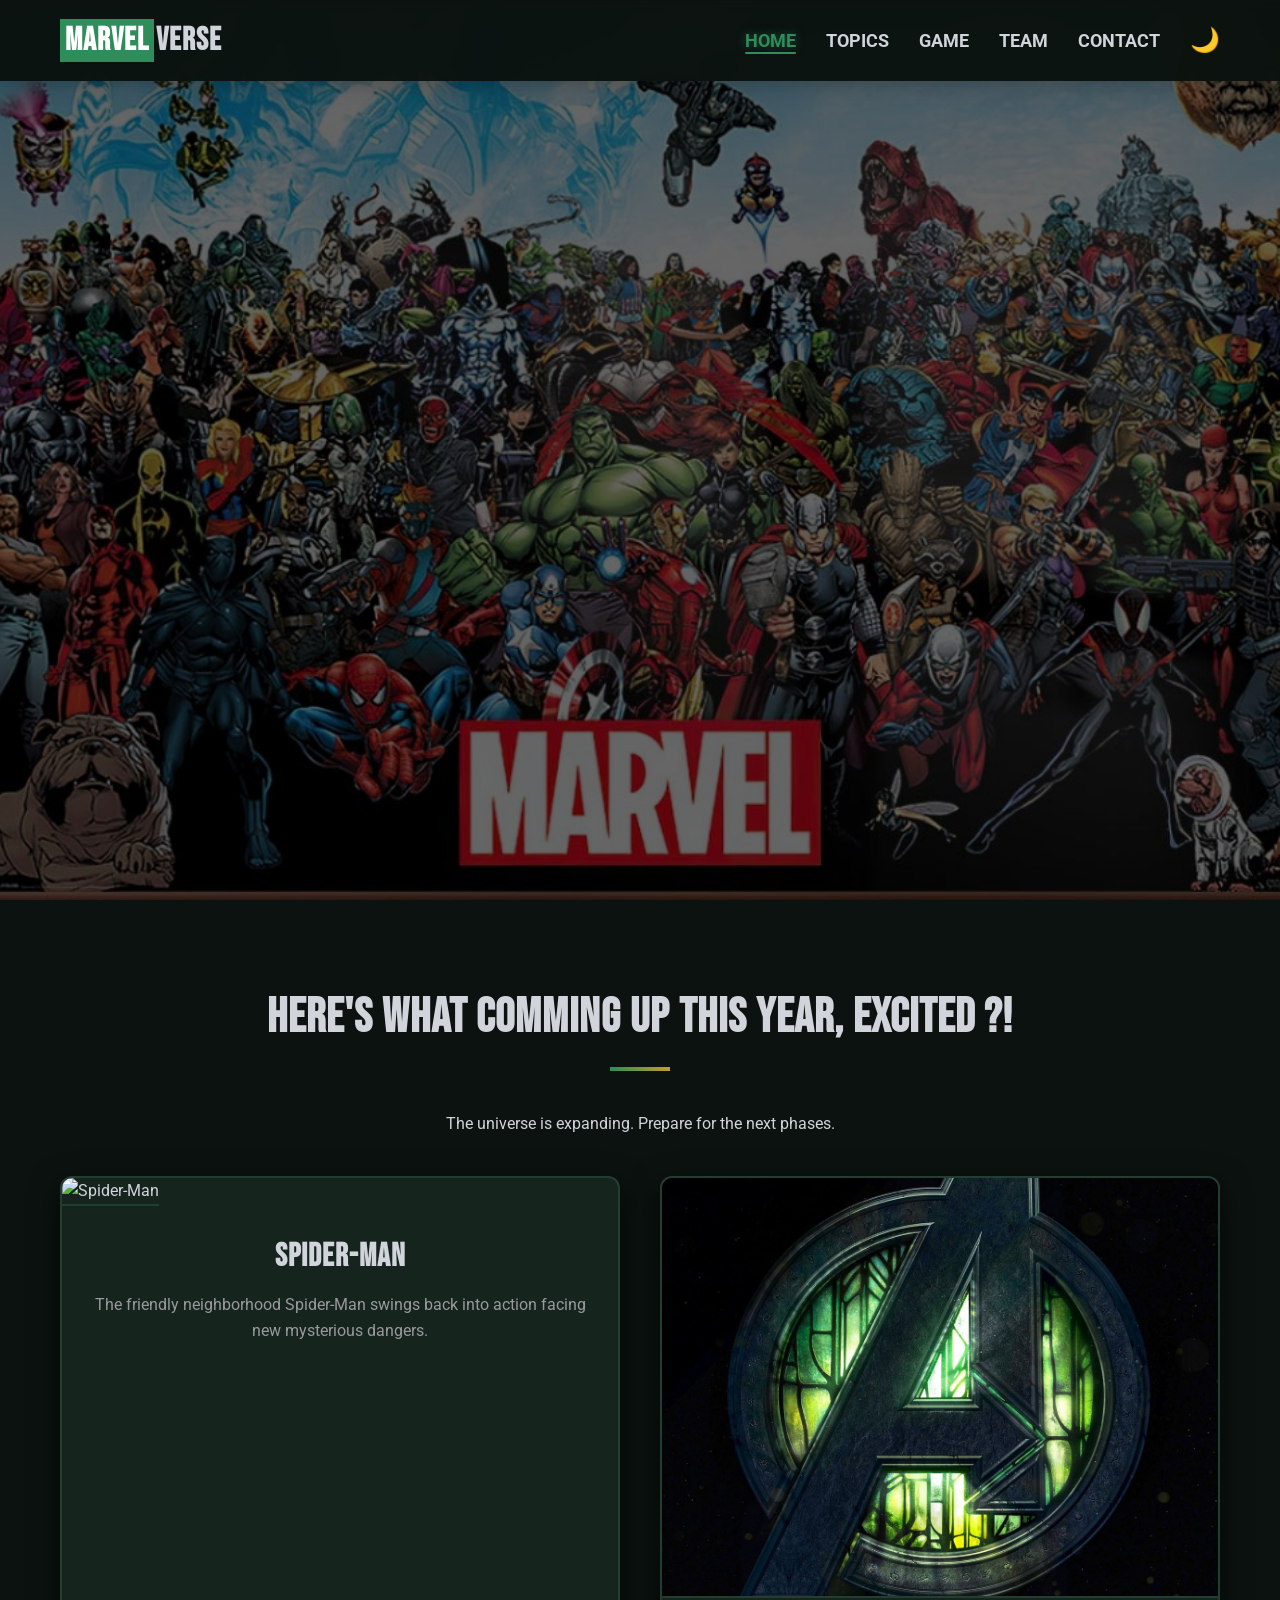
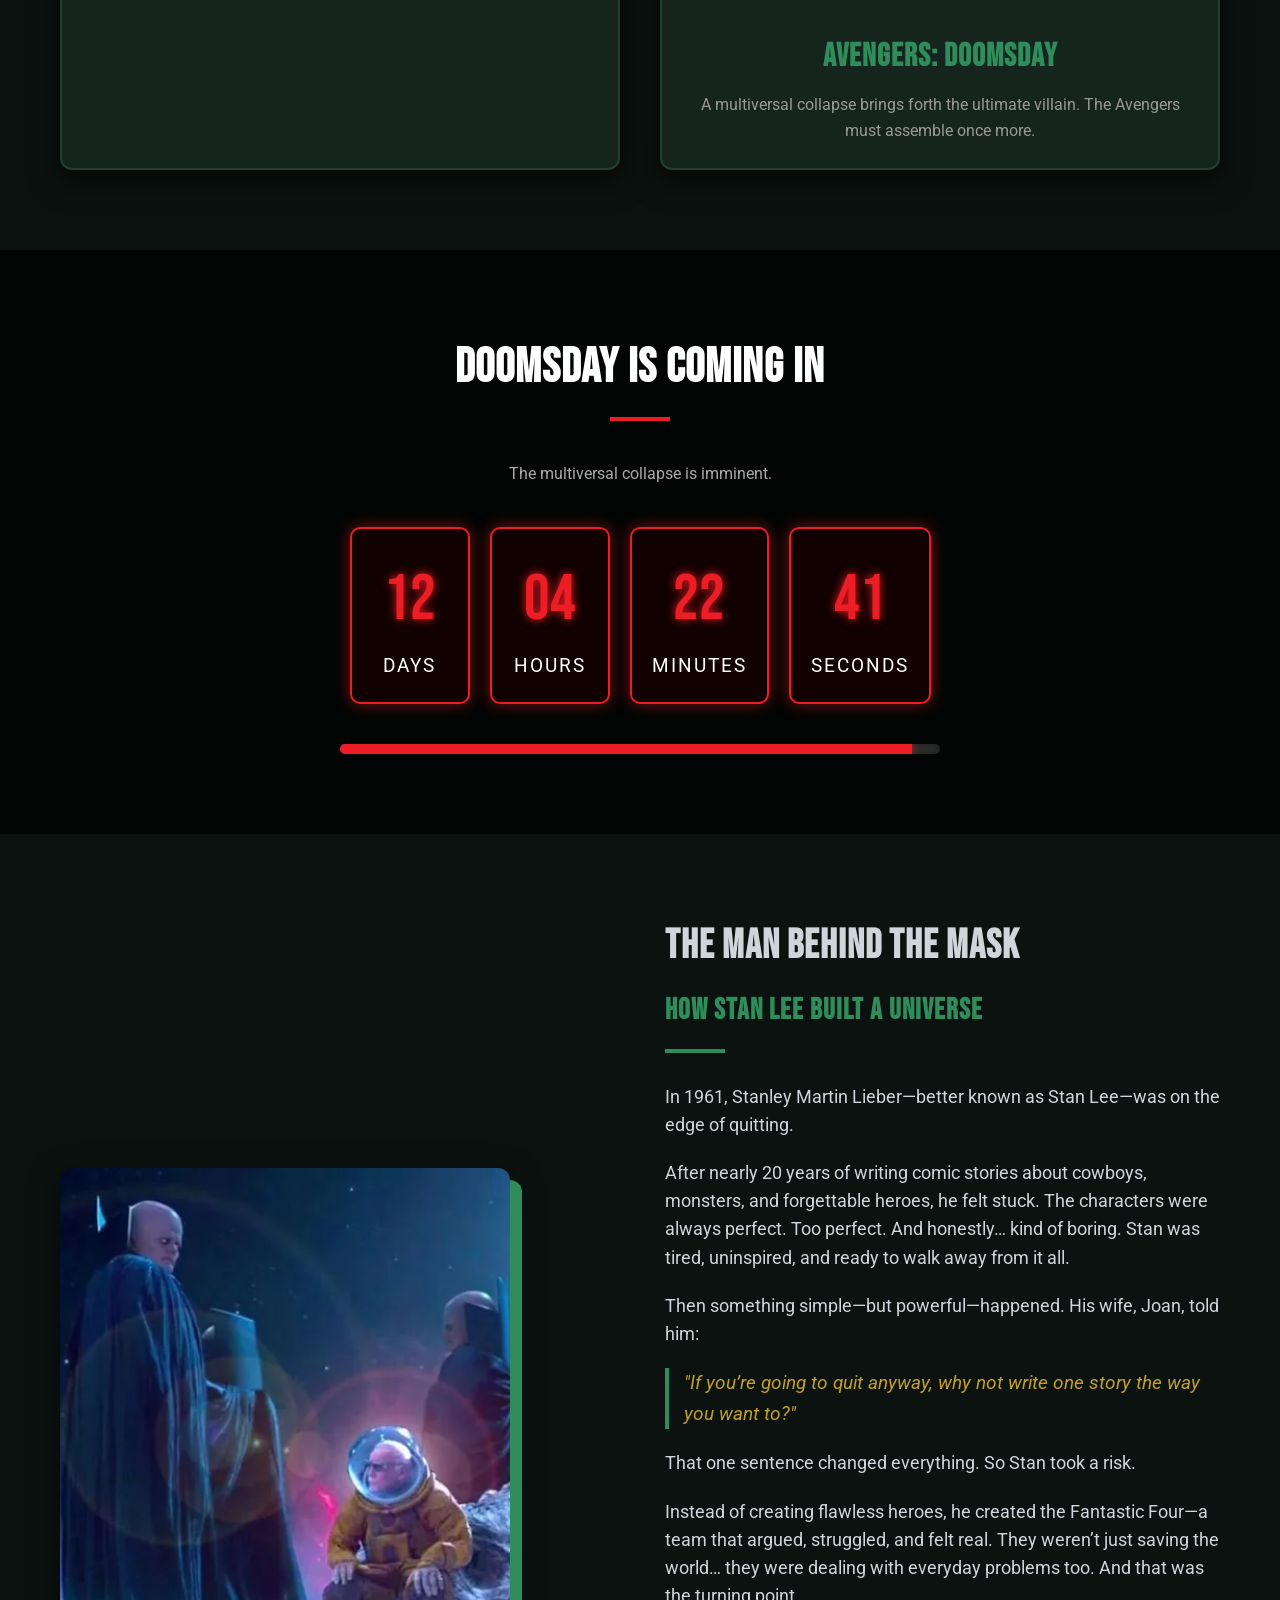
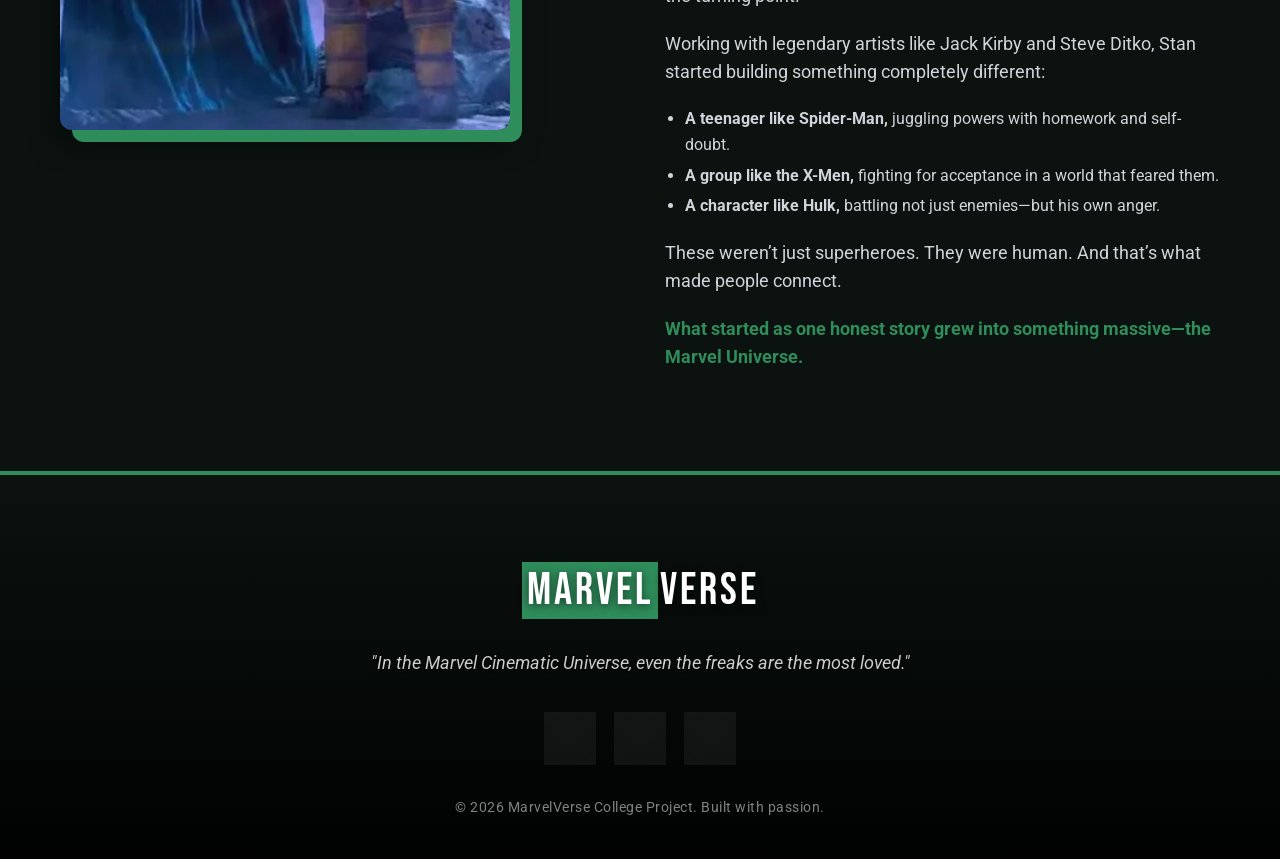
==== commit 4128f14b: "first commit" ====
--- a/index.html
+++ b/index.html
@@ -1,198 +1,198 @@
-<!DOCTYPE html>
-<html lang="en">
-
-<head>
-    <meta charset="UTF-8">
-    <meta name="viewport" content="width=device-width, initial-scale=1.0">
-    <title>MarvelVerse | Home</title>
-    <!-- Google Fonts -->
-    <link rel="preconnect" href="https://fonts.googleapis.com">
-    <link rel="preconnect" href="https://fonts.gstatic.com" crossorigin>
-    <link href="https://fonts.googleapis.com/css2?family=Bebas+Neue&family=Roboto:wght@300;400;700&display=swap"
-        rel="stylesheet">
-    <link rel="stylesheet" href="style.css">
-</head>
-
-<body>
-
-
-    <!-- Navbar -->
-    <nav class="navbar" id="navbar">
-        <div class="nav-container">
-            <h1 class="logo"><span class="marvel-bg">Marvel</span>Verse</h1>
-            <ul class="nav-links">
-                <li><a href="index.html" class="active">Home</a></li>
-                <li><a href="topics.html">Topics</a></li>
-                <li><a href="game.html">Game</a></li>
-                <li><a href="team.html">Team</a></li>
-                <li><a href="contact.html">Contact</a></li>
-                <li><button id="theme-toggle" class="theme-btn" aria-label="Toggle Dark Mode">🌙</button></li>
-            </ul>
-            <div class="hamburger">
-                <span class="bar"></span>
-                <span class="bar"></span>
-                <span class="bar"></span>
-            </div>
-        </div>
-    </nav>
-
-    <!-- Hero Section -->
-    <header class="hero" id="home">
-        <!-- Background Video -->
-        <video autoplay muted loop playsinline class="hero-video">
-            <source src="assets/videoplayback.mp4" type="video/mp4">
-        </video>
-        <div class="hero-overlay"></div>
-        <div class="hero-content fade-in">
-            <img src="assets/marvel.jpg" alt="Marvel Universe" class="hero-center-img fade-in">
-            <h1 class="hero-title" style="color: var(--doomsday-red);">Welcome to the Marvel Cinematic Universe</h1>
-            <p class="hero-subtitle">Prepare for the arrival of Doomsday and explore the legacy of Earth's mightiest
-                heroes.</p>
-            <a href="game.html" class="btn btn-primary cta-btn">Play Trivia</a>
-        </div>
-    </header>
-
-    <!-- Upcoming Movies Section -->
-    <section class="movies section-padding" id="upcoming">
-        <div class="container">
-            <div class="text-center fade-in scroll-anim">
-                <h2 class="section-title"> Here's what comming up This year, Excited ?!</h2>
-                <div class="title-underline center-line colored"></div>
-                <p>The universe is expanding. Prepare for the next phases.</p>
-            </div>
-
-            <div class="movies-grid">
-                <!-- Movie 1 -->
-                <div class="movie-card fade-in scroll-anim movie-card--spiderman">
-                    <img src="assets/spiderman.jpg" alt="Spider-Man" class="movie-image movie-image--spiderman">
-                    <div class="movie-info">
-                        <h3>Spider-Man</h3>
-                        <p>The friendly neighborhood Spider-Man swings back into action facing new mysterious dangers.
-                        </p>
-                    </div>
-                </div>
-
-                <!-- Movie 2 -->
-                <div class="movie-card fade-in scroll-anim">
-                    <img src="assets/new doomsaday imae4.jpg" alt="Avengers Doomsday" class="movie-image">
-                    <div class="movie-info">
-                        <h3 style="color: var(--primary-color);">Avengers: Doomsday</h3>
-                        <p>A multiversal collapse brings forth the ultimate villain. The Avengers must assemble once
-                            more.</p>
-                    </div>
-                </div>
-            </div>
-        </div>
-    </section>
-
-    <!-- Doomsday Countdown Section -->
-    <section class="countdown-section section-padding bg-dark" id="countdown">
-        <div class="container text-center fade-in scroll-anim">
-            <h2 class="section-title text-white"> Doomsday is Coming in </h2>
-            <div class="title-underline center-line" style="background-color: var(--doomsday-red);"></div>
-            <p style="color: #aaa; margin-bottom: 30px;">The multiversal collapse is imminent.</p>
-
-            <div id="countdown-timer" class="countdown-container">
-                <div class="time-box">
-                    <span id="days" class="time-number">00</span>
-                    <span class="time-label">Days</span>
-                </div>
-                <div class="time-box">
-                    <span id="hours" class="time-number">00</span>
-                    <span class="time-label">Hours</span>
-                </div>
-                <div class="time-box">
-                    <span id="minutes" class="time-number">00</span>
-                    <span class="time-label">Minutes</span>
-                </div>
-                <div class="time-box">
-                    <span id="seconds" class="time-number">00</span>
-                    <span class="time-label">Seconds</span>
-                </div>
-            </div>
-
-            <!-- Progress Bar -->
-            <div class="progress-bar-container">
-                <div id="countdown-progress" class="progress-bar"></div>
-            </div>
-
-            <h1 id="doomsday-message"
-                style="display: none; color: var(--doomsday-red); font-size: 3rem; margin-top: 30px;"
-                class="shake-anim">💥 DOOMSDAY HAS ARRIVED!</h1>
-        </div>
-    </section>
-
-    <!-- Stan Lee Section -->
-    <section class="stan-lee section-padding bg-alt" id="stan-lee">
-        <div class="container flex-row">
-            <div class="stan-image-wrapper fade-in scroll-anim">
-                <img src="assets/stanlee.webp" alt="Stan Lee Portrait" id="stan-img">
-            </div>
-            <div class="stan-text-wrapper fade-in scroll-anim">
-                <h2 class="section-title" style="font-size: 2.5rem;">The Man Behind the Mask</h2>
-                <h3
-                    style="color: var(--primary-color); margin-bottom: 15px; font-family: 'Bebas Neue', cursive; font-size: 1.8rem; letter-spacing: 1px;">
-                    How Stan Lee Built a Universe</h3>
-                <div class="title-underline"></div>
-
-                <p>In 1961, Stanley Martin Lieber—better known as Stan Lee—was on the edge of quitting.</p>
-                <p>After nearly 20 years of writing comic stories about cowboys, monsters, and forgettable heroes, he
-                    felt stuck. The characters were always perfect. Too perfect. And honestly… kind of boring. Stan was
-                    tired, uninspired, and ready to walk away from it all.</p>
-
-                <p>Then something simple—but powerful—happened. His wife, Joan, told him:</p>
-                <blockquote
-                    style="border-left: 4px solid var(--primary-color); padding-left: 15px; margin: 20px 0; font-style: italic; font-size: 1.2rem; color: var(--accent-gold);">
-                    "If you’re going to quit anyway, why not write one story the way you want to?"
-                </blockquote>
-
-                <p>That one sentence changed everything. So Stan took a risk.</p>
-                <p>Instead of creating flawless heroes, he created the Fantastic Four—a team that argued, struggled, and
-                    felt real. They weren’t just saving the world… they were dealing with everyday problems too. And
-                    that was the turning point.</p>
-
-                <p>Working with legendary artists like Jack Kirby and Steve Ditko, Stan started building something
-                    completely different:</p>
-                <ul style="list-style-type: disc; margin-left: 20px; margin-bottom: 20px;">
-                    <li style="margin-bottom: 5px;"><strong>A teenager like Spider-Man,</strong> juggling powers with
-                        homework and self-doubt.</li>
-                    <li style="margin-bottom: 5px;"><strong>A group like the X-Men,</strong> fighting for acceptance in
-                        a world that feared them.</li>
-                    <li style="margin-bottom: 5px;"><strong>A character like Hulk,</strong> battling not just
-                        enemies—but his own anger.</li>
-                </ul>
-
-                <p>These weren’t just superheroes. They were human. And that’s what made people connect.</p>
-                <p style="font-weight: bold; color: var(--primary-color); font-size: 1.1rem;">What started as one honest
-                    story grew into something massive—the Marvel Universe.</p>
-            </div>
-        </div>
-    </section>
-
-
-
-
-        <!-- Footer -->
-        <footer class="site-footer">
-            <div class="footer-bg-overlay"></div>
-            <div class="container footer-content fade-in scroll-anim">
-                <div class="footer-logo"><span class="marvel-bg">Marvel</span>Verse</div>
-
-                <p class="footer-quote">"In the Marvel Cinematic Universe, even the freaks are the most loved."</p>
-
-                <div class="socials">
-                    <a href="https://www.facebook.com/Marvel/" target="_blank" rel="noopener noreferrer"
-                        title="Facebook">FB</a>
-                    <a href="https://x.com/Marvel" target="_blank" rel="noopener noreferrer" title="X (Twitter)">X</a>
-                    <a href="https://www.instagram.com/marvel/?hl=en" target="_blank" rel="noopener noreferrer"
-                        title="Instagram">IG</a>
-                </div>
-
-                <p class="footer-copy">&copy; 2026 MarvelVerse College Project. Built with passion.</p>
-            </div>
-        </footer>
-
-        <script src="script.js"></script>
-</body>
-
+<!DOCTYPE html>
+<html lang="en">
+
+<head>
+    <meta charset="UTF-8">
+    <meta name="viewport" content="width=device-width, initial-scale=1.0">
+    <title>MarvelVerse | Home</title>
+    <!-- Google Fonts -->
+    <link rel="preconnect" href="https://fonts.googleapis.com">
+    <link rel="preconnect" href="https://fonts.gstatic.com" crossorigin>
+    <link href="https://fonts.googleapis.com/css2?family=Bebas+Neue&family=Roboto:wght@300;400;700&display=swap"
+        rel="stylesheet">
+    <link rel="stylesheet" href="style.css">
+</head>
+
+<body>
+
+
+    <!-- Navbar -->
+    <nav class="navbar" id="navbar">
+        <div class="nav-container">
+            <h1 class="logo"><span class="marvel-bg">Marvel</span>Verse</h1>
+            <ul class="nav-links">
+                <li><a href="index.html" class="active">Home</a></li>
+                <li><a href="topics.html">Topics</a></li>
+                <li><a href="game.html">Game</a></li>
+                <li><a href="team.html">Team</a></li>
+                <li><a href="contact.html">Contact</a></li>
+                <li><button id="theme-toggle" class="theme-btn" aria-label="Toggle Dark Mode">🌙</button></li>
+            </ul>
+            <div class="hamburger">
+                <span class="bar"></span>
+                <span class="bar"></span>
+                <span class="bar"></span>
+            </div>
+        </div>
+    </nav>
+
+    <!-- Hero Section -->
+    <header class="hero" id="home">
+        <!-- Background Video -->
+        <video autoplay muted loop playsinline class="hero-video">
+            <source src="assets/videoplayback.mp4" type="video/mp4">
+        </video>
+        <div class="hero-overlay"></div>
+        <div class="hero-content fade-in">
+            <img src="assets/marvel.jpg" alt="Marvel Universe" class="hero-center-img fade-in">
+            <h1 class="hero-title" style="color: var(--doomsday-red);">Welcome to the Marvel Cinematic Universe</h1>
+            <p class="hero-subtitle">Prepare for the arrival of Doomsday and explore the legacy of Earth's mightiest
+                heroes.</p>
+            <a href="game.html" class="btn btn-primary cta-btn">Play Trivia</a>
+        </div>
+    </header>
+
+    <!-- Upcoming Movies Section -->
+    <section class="movies section-padding" id="upcoming">
+        <div class="container">
+            <div class="text-center fade-in scroll-anim">
+                <h2 class="section-title"> Here's what comming up This year, Excited ?!</h2>
+                <div class="title-underline center-line colored"></div>
+                <p>The universe is expanding. Prepare for the next phases.</p>
+            </div>
+
+            <div class="movies-grid">
+                <!-- Movie 1 -->
+                <div class="movie-card fade-in scroll-anim movie-card--spiderman">
+                    <img src="assets/spiderman.jpg" alt="Spider-Man" class="movie-image movie-image--spiderman">
+                    <div class="movie-info">
+                        <h3>Spider-Man</h3>
+                        <p>The friendly neighborhood Spider-Man swings back into action facing new mysterious dangers.
+                        </p>
+                    </div>
+                </div>
+
+                <!-- Movie 2 -->
+                <div class="movie-card fade-in scroll-anim">
+                    <img src="assets/new doomsaday imae4.jpg" alt="Avengers Doomsday" class="movie-image">
+                    <div class="movie-info">
+                        <h3 style="color: var(--primary-color);">Avengers: Doomsday</h3>
+                        <p>A multiversal collapse brings forth the ultimate villain. The Avengers must assemble once
+                            more.</p>
+                    </div>
+                </div>
+            </div>
+        </div>
+    </section>
+
+    <!-- Doomsday Countdown Section -->
+    <section class="countdown-section section-padding bg-dark" id="countdown">
+        <div class="container text-center fade-in scroll-anim">
+            <h2 class="section-title text-white"> Doomsday is Coming in </h2>
+            <div class="title-underline center-line" style="background-color: var(--doomsday-red);"></div>
+            <p style="color: #aaa; margin-bottom: 30px;">The multiversal collapse is imminent.</p>
+
+            <div id="countdown-timer" class="countdown-container">
+                <div class="time-box">
+                    <span id="days" class="time-number">00</span>
+                    <span class="time-label">Days</span>
+                </div>
+                <div class="time-box">
+                    <span id="hours" class="time-number">00</span>
+                    <span class="time-label">Hours</span>
+                </div>
+                <div class="time-box">
+                    <span id="minutes" class="time-number">00</span>
+                    <span class="time-label">Minutes</span>
+                </div>
+                <div class="time-box">
+                    <span id="seconds" class="time-number">00</span>
+                    <span class="time-label">Seconds</span>
+                </div>
+            </div>
+
+            <!-- Progress Bar -->
+            <div class="progress-bar-container">
+                <div id="countdown-progress" class="progress-bar"></div>
+            </div>
+
+            <h1 id="doomsday-message"
+                style="display: none; color: var(--doomsday-red); font-size: 3rem; margin-top: 30px;"
+                class="shake-anim">💥 DOOMSDAY HAS ARRIVED!</h1>
+        </div>
+    </section>
+
+    <!-- Stan Lee Section -->
+    <section class="stan-lee section-padding bg-alt" id="stan-lee">
+        <div class="container flex-row">
+            <div class="stan-image-wrapper fade-in scroll-anim">
+                <img src="assets/stanlee.webp" alt="Stan Lee Portrait" id="stan-img">
+            </div>
+            <div class="stan-text-wrapper fade-in scroll-anim">
+                <h2 class="section-title" style="font-size: 2.5rem;">The Man Behind the Mask</h2>
+                <h3
+                    style="color: var(--primary-color); margin-bottom: 15px; font-family: 'Bebas Neue', cursive; font-size: 1.8rem; letter-spacing: 1px;">
+                    How Stan Lee Built a Universe</h3>
+                <div class="title-underline"></div>
+
+                <p>In 1961, Stanley Martin Lieber—better known as Stan Lee—was on the edge of quitting.</p>
+                <p>After nearly 20 years of writing comic stories about cowboys, monsters, and forgettable heroes, he
+                    felt stuck. The characters were always perfect. Too perfect. And honestly… kind of boring. Stan was
+                    tired, uninspired, and ready to walk away from it all.</p>
+
+                <p>Then something simple—but powerful—happened. His wife, Joan, told him:</p>
+                <blockquote
+                    style="border-left: 4px solid var(--primary-color); padding-left: 15px; margin: 20px 0; font-style: italic; font-size: 1.2rem; color: var(--accent-gold);">
+                    "If you’re going to quit anyway, why not write one story the way you want to?"
+                </blockquote>
+
+                <p>That one sentence changed everything. So Stan took a risk.</p>
+                <p>Instead of creating flawless heroes, he created the Fantastic Four—a team that argued, struggled, and
+                    felt real. They weren’t just saving the world… they were dealing with everyday problems too. And
+                    that was the turning point.</p>
+
+                <p>Working with legendary artists like Jack Kirby and Steve Ditko, Stan started building something
+                    completely different:</p>
+                <ul style="list-style-type: disc; margin-left: 20px; margin-bottom: 20px;">
+                    <li style="margin-bottom: 5px;"><strong>A teenager like Spider-Man,</strong> juggling powers with
+                        homework and self-doubt.</li>
+                    <li style="margin-bottom: 5px;"><strong>A group like the X-Men,</strong> fighting for acceptance in
+                        a world that feared them.</li>
+                    <li style="margin-bottom: 5px;"><strong>A character like Hulk,</strong> battling not just
+                        enemies—but his own anger.</li>
+                </ul>
+
+                <p>These weren’t just superheroes. They were human. And that’s what made people connect.</p>
+                <p style="font-weight: bold; color: var(--primary-color); font-size: 1.1rem;">What started as one honest
+                    story grew into something massive—the Marvel Universe.</p>
+            </div>
+        </div>
+    </section>
+
+
+
+
+        <!-- Footer -->
+        <footer class="site-footer">
+            <div class="footer-bg-overlay"></div>
+            <div class="container footer-content fade-in scroll-anim">
+                <div class="footer-logo"><span class="marvel-bg">Marvel</span>Verse</div>
+
+                <p class="footer-quote">"In the Marvel Cinematic Universe, even the freaks are the most loved."</p>
+
+                <div class="socials">
+                    <a href="https://www.facebook.com/Marvel/" target="_blank" rel="noopener noreferrer"
+                        title="Facebook">FB</a>
+                    <a href="https://x.com/Marvel" target="_blank" rel="noopener noreferrer" title="X (Twitter)">X</a>
+                    <a href="https://www.instagram.com/marvel/?hl=en" target="_blank" rel="noopener noreferrer"
+                        title="Instagram">IG</a>
+                </div>
+
+                <p class="footer-copy">&copy; 2026 MarvelVerse College Project. Built with passion.</p>
+            </div>
+        </footer>
+
+        <script src="script.js"></script>
+</body>
+
 </html>
--- a/style.css
+++ b/style.css
@@ -1,1234 +1,1109 @@
-/* =========================================
-   VARIABLES & GLOBAL STYLES
-   ========================================= */
-:root {
-    --primary-color: #2f8c5b;
-    /* Doomsday Green */
-    --primary-dark: #1b633b;
-    --text-color: #d1d5db;
-    /* Light gray text */
-    --bg-color: #0b120f;
-    /* Deep dark obsidian/green */
-    --bg-alt: #121c18;
-    --header-bg: rgba(11, 18, 15, 0.97);
-    --card-bg: #16241e;
-    --border-color: #243d31;
-    --accent-gold: #c29f27;
-    --doomsday-red: #EC1D24;
-    /* Bold glowing red requirement */
-    --transition: all 0.35s cubic-bezier(0.25, 0.46, 0.45, 0.94);
-    --transition-fast: all 0.18s ease;
-    --glow-green: 0 0 18px rgba(47, 140, 91, 0.55);
-    --glow-red: 0 0 18px rgba(236, 29, 36, 0.55);
-}
-
-/*  new updates */
-/* Dark Mode Variables */
-[data-theme="dark"] {
-    --primary-color: #1b633b;
-    --text-color: #ffffff;
-    --bg-color: #000000;
-    --bg-alt: #0a0a0a;
-    --header-bg: rgba(0, 0, 0, 0.95);
-    --card-bg: #111111;
-    --border-color: #222222;
-}
-
-* {
-    margin: 0;
-    padding: 0;
-    box-sizing: border-box;
-}
-
-body {
-    font-family: 'Roboto', sans-serif;
-    color: var(--text-color);
-    background-color: var(--bg-color);
-    line-height: 1.6;
-    transition: background-color 0.3s, color 0.3s;
-    overflow-x: hidden;
-}
-
-h1,
-h2,
-h3,
-h4,
-.hero-title,
-.logo {
-    font-family: 'Bebas Neue', cursive;
-    letter-spacing: 1px;
-}
-
-a {
-    text-decoration: none;
-    color: var(--text-color);
-    transition: var(--transition);
-}
-
-ul {
-    list-style: none;
-}
-
-.container {
-    max-width: 1200px;
-    margin: 0 auto;
-    padding: 0 20px;
-}
-
-.section-padding {
-    padding: 80px 0;
-}
-
-.text-center {
-    text-align: center;
-}
-
-.text-white {
-    color: #fff !important;
-}
-
-.bg-dark {
-    background-color: #111;
-    color: #fff;
-}
-
-[data-theme="dark"] .bg-dark {
-    background-color: #0a0a0a;
-}
-
-/* Buttons */
-.btn {
-    display: inline-block;
-    padding: 12px 30px;
-    font-size: 1.2rem;
-    font-family: 'Bebas Neue', cursive;
-    letter-spacing: 1.5px;
-    border: none;
-    cursor: pointer;
-    border-radius: 4px;
-    transition: var(--transition);
-    text-transform: uppercase;
-}
-
-.btn-primary {
-    background: linear-gradient(135deg, var(--primary-color), var(--primary-dark));
-    color: #fff;
-    box-shadow: 0 4px 15px rgba(47, 140, 91, 0.35);
-    position: relative;
-    overflow: hidden;
-}
-
-.btn-primary::after {
-    content: '';
-    position: absolute;
-    inset: 0;
-    background: linear-gradient(135deg, rgba(255, 255, 255, 0.15), transparent);
-    opacity: 0;
-    transition: opacity 0.25s ease;
-}
-
-.btn-primary:hover::after {
-    opacity: 1;
-}
-
-.btn-primary:hover {
-    background: linear-gradient(135deg, #37a56c, var(--primary-color));
-    transform: translateY(-3px);
-    box-shadow: 0 8px 24px rgba(47, 140, 91, 0.5);
-}
-
-/* Titles & Underlines */
-.section-title {
-    font-size: 3rem;
-    margin-bottom: 10px;
-    text-transform: uppercase;
-}
-
-.title-underline {
-    height: 4px;
-    width: 60px;
-    background-color: var(--primary-color);
-    margin-bottom: 30px;
-}
-
-.center-line {
-    margin: 0 auto 40px auto;
-}
-
-/* =========================================
-   NAVIGATION
-   ========================================= */
-.navbar {
-    position: fixed;
-    top: 0;
-    left: 0;
-    width: 100%;
-    background-color: var(--header-bg);
-    box-shadow: 0 2px 20px rgba(0, 0, 0, 0.25);
-    z-index: 1000;
-    transition: padding 0.35s ease, box-shadow 0.35s ease, background-color 0.35s ease;
-    backdrop-filter: blur(12px);
-    -webkit-backdrop-filter: blur(12px);
-}
-
-.nav-container {
-    display: flex;
-    justify-content: space-between;
-    align-items: center;
-    max-width: 1200px;
-    margin: 0 auto;
-    padding: 15px 20px;
-}
-
-.logo {
-    font-size: 2rem;
-    color: var(--text-color);
-}
-
-.marvel-bg {
-    background-color: var(--primary-color);
-    color: white;
-    padding: 2px 5px;
-    margin-right: 2px;
-}
-
-.nav-links {
-    display: flex;
-    align-items: center;
-    gap: 30px;
-}
-
-.nav-links a {
-    font-weight: 700;
-    font-size: 1.1rem;
-    text-transform: uppercase;
-}
-
-.nav-links a:hover,
-.nav-links a.active {
-    color: var(--primary-color);
-    text-shadow: 0 0 8px rgba(47, 140, 91, 0.5);
-}
-
-.nav-links a {
-    position: relative;
-}
-
-.nav-links a::after {
-    content: '';
-    position: absolute;
-    bottom: -3px;
-    left: 0;
-    width: 0;
-    height: 2px;
-    background: var(--primary-color);
-    transition: width 0.3s ease;
-    border-radius: 2px;
-}
-
-.nav-links a:hover::after,
-.nav-links a.active::after {
-    width: 100%;
-}
-
-.theme-btn {
-    background: none;
-    border: none;
-    font-size: 1.5rem;
-    cursor: pointer;
-    color: var(--text-color);
-}
-
-/* Hamburger */
-.hamburger {
-    display: none;
-    cursor: pointer;
-}
-
-.hamburger .bar {
-    display: block;
-    width: 25px;
-    height: 3px;
-    margin: 5px auto;
-    -webkit-transition: all 0.3s ease-in-out;
-    transition: all 0.3s ease-in-out;
-    background-color: var(--text-color);
-}
-
-/* =========================================
-   HERO SECTION
-   ========================================= */
-.hero {
-    min-height: 100vh;
-    background: #000 url('assets/marvel.jpg') no-repeat center center;
-    background-size: cover;
-    background-attachment: fixed;
-    /* Creates a premium parallax effect */
-    position: relative;
-    display: flex;
-    align-items: center;
-    justify-content: center;
-    text-align: center;
-    color: #fff;
-    margin-top: 0;
-    overflow: hidden;
-    /* Prevent video overflow */
-}
-
-.hero-video {
-    position: absolute;
-    top: 0;
-    left: 0;
-    width: 100%;
-    height: 100%;
-    object-fit: cover;
-    z-index: 0;
-}
-
-.hero-center-img {
-    width: 100%;
-    max-width: 320px;
-    height: auto;
-    border-radius: 12px;
-    box-shadow: 0 10px 40px rgba(0, 0, 0, 0.8), 0 0 20px rgba(236, 29, 36, 0.4);
-    border: 3px solid var(--doomsday-red);
-    margin-bottom: 25px;
-}
-
-.hero-overlay {
-    position: absolute;
-    top: 0;
-    left: 0;
-    width: 100%;
-    height: 100%;
-    background: rgba(0, 0, 0, 0.6);
-    z-index: 1;
-}
-
-.hero-content {
-    position: relative;
-    z-index: 2;
-    padding: 0 20px;
-    max-width: 800px;
-}
-
-.hero-title {
-    font-size: 5rem;
-    text-transform: uppercase;
-    margin-bottom: 20px;
-    text-shadow: 2px 2px 10px rgba(0, 0, 0, 0.8);
-}
-
-.hero-subtitle {
-    font-size: 1.2rem;
-    margin-bottom: 30px;
-    text-shadow: 1px 1px 5px rgba(0, 0, 0, 0.8);
-}
-
-/* =========================================
-   STAN LEE SECTION
-   ========================================= */
-.flex-row {
-    display: flex;
-    align-items: center;
-    gap: 50px;
-}
-
-.stan-image-wrapper {
-    flex: 1;
-}
-
-.stan-image-wrapper img {
-    width: 100%;
-    max-width: 450px;
-    height: auto;
-    aspect-ratio: 4 / 5;
-    /* Forces a consistent portrait layout */
-    object-fit: cover;
-    /* Prevents stretching and distortion */
-    object-position: center top;
-    /* Focuses clearly on Stan Lee's face */
-    border-radius: 12px;
-    box-shadow: 12px 12px 0 var(--primary-color), 0 10px 30px rgba(0, 0, 0, 0.5);
-    /* extra 3D pop */
-    image-rendering: high-quality;
-    /* Better resolution */
-}
-
-.stan-text-wrapper {
-    flex: 1;
-}
-
-.stan-text-wrapper p {
-    margin-bottom: 20px;
-    font-size: 1.1rem;
-}
-
-/* =========================================
-   UPCOMING MOVIES SECTION
-   ========================================= */
-.movies-grid {
-    display: grid;
-    grid-template-columns: repeat(auto-fit, minmax(300px, 1fr));
-    gap: 40px;
-    margin-top: 40px;
-}
-
-.movie-image {
-    width: 100%;
-    height: 420px;
-    object-fit: cover;
-    object-position: center center;
-    border-bottom: 2px solid var(--border-color);
-    transition: transform 0.5s ease;
-}
-
-/* Spiderman image needs to focus on the character, not the top/edges */
-.movie-image--spiderman {
-    object-position: center 20%;
-    height: 420px;
-}
-
-.movie-card:hover .movie-image {
-    transform: scale(1.04);
-}
-
-.movie-card {
-    background-color: var(--card-bg);
-    border-radius: 12px;
-    overflow: hidden;
-    box-shadow: 0 10px 30px rgba(0, 0, 0, 0.6);
-    border: 2px solid var(--border-color);
-    transition: transform 0.4s cubic-bezier(0.25, 0.46, 0.45, 0.94), box-shadow 0.4s ease, border-color 0.4s ease;
-}
-
-.movie-card:hover {
-    transform: translateY(-12px) scale(1.01);
-    box-shadow: 0 20px 45px rgba(47, 140, 91, 0.45);
-    border-color: var(--primary-color);
-}
-
-.movie-info {
-    padding: 25px 20px;
-    text-align: center;
-}
-
-.movie-info h3 {
-    font-size: 2rem;
-    margin-bottom: 10px;
-    font-family: 'Bebas Neue', cursive;
-    color: var(--text-color);
-}
-
-.movie-info p {
-    font-size: 1rem;
-    color: #999;
-}
-
-/* =========================================
-   COUNTDOWN TIMER SECTION
-   ========================================= */
-.countdown-section {
-    position: relative;
-    overflow: hidden;
-    background: url('assets/doomsday.jpg') no-repeat center center;
-    background-size: cover;
-    background-attachment: fixed;
-}
-
-.countdown-section::before {
-    content: '';
-    position: absolute;
-    top: 0;
-    left: 0;
-    width: 100%;
-    height: 100%;
-    background: rgba(0, 0, 0, 0.7);
-    z-index: 0;
-}
-
-.countdown-section .container,
-.countdown-section h2,
-.countdown-section p,
-.countdown-section .progress-bar-container {
-    position: relative;
-    z-index: 10;
-}
-
-.countdown-container {
-    display: flex;
-    justify-content: center;
-    gap: 20px;
-    flex-wrap: wrap;
-    margin: 40px 0;
-}
-
-.time-box {
-    background-color: rgba(20, 0, 0, 0.8);
-    border: 2px solid var(--doomsday-red);
-    border-radius: 10px;
-    padding: 20px;
-    min-width: 120px;
-    box-shadow: 0 0 15px rgba(236, 29, 36, 0.5);
-    /* Glowing Red */
-    animation: pulseGlow 2s infinite alternate;
-}
-
-.time-number {
-    display: block;
-    font-size: 4rem;
-    font-family: 'Bebas Neue', cursive;
-    color: var(--doomsday-red);
-    text-shadow: 0 0 10px var(--doomsday-red);
-}
-
-.time-label {
-    display: block;
-    font-size: 1.2rem;
-    color: #fff;
-    text-transform: uppercase;
-    letter-spacing: 2px;
-}
-
-.progress-bar-container {
-    width: 100%;
-    max-width: 600px;
-    height: 10px;
-    background-color: #333;
-    border-radius: 5px;
-    margin: 0 auto;
-    overflow: hidden;
-    box-shadow: 0 0 10px rgba(0, 0, 0, 0.5) inset;
-}
-
-.progress-bar {
-    height: 100%;
-    width: 0%;
-    background-color: var(--doomsday-red);
-    box-shadow: 0 0 10px var(--doomsday-red);
-    transition: width 1s linear;
-}
-
-@keyframes pulseGlow {
-    0% {
-        box-shadow: 0 0 10px rgba(236, 29, 36, 0.2);
-    }
-
-    100% {
-        box-shadow: 0 0 25px rgba(236, 29, 36, 0.8);
-    }
-}
-
-.shake-anim {
-    animation: shake 0.5s infinite;
-}
-
-@keyframes shake {
-    0% {
-        transform: translate(1px, 1px) rotate(0deg);
-    }
-
-    10% {
-        transform: translate(-1px, -2px) rotate(-1deg);
-    }
-
-    20% {
-        transform: translate(-3px, 0px) rotate(1deg);
-    }
-
-    30% {
-        transform: translate(3px, 2px) rotate(0deg);
-    }
-
-    40% {
-        transform: translate(1px, -1px) rotate(1deg);
-    }
-
-    50% {
-        transform: translate(-1px, 2px) rotate(-1deg);
-    }
-
-    60% {
-        transform: translate(-3px, 1px) rotate(0deg);
-    }
-
-    70% {
-        transform: translate(3px, 1px) rotate(-1deg);
-    }
-
-    80% {
-        transform: translate(-1px, -1px) rotate(1deg);
-    }
-
-    90% {
-        transform: translate(1px, 2px) rotate(0deg);
-    }
-
-    100% {
-        transform: translate(1px, -2px) rotate(-1deg);
-    }
-}
-
-/* =========================================
-   TOPICS / CARDS SECTION
-   ========================================= */
-.features-grid {
-    display: grid;
-    grid-template-columns: repeat(auto-fit, minmax(280px, 1fr));
-    gap: 30px;
-    margin-top: 40px;
-}
-
-.feature-card {
-    background-color: var(--card-bg);
-    color: var(--text-color);
-    padding: 35px 25px;
-    border-radius: 12px;
-    text-align: center;
-    box-shadow: 0 5px 20px rgba(0, 0, 0, 0.15);
-    transition: transform 0.4s cubic-bezier(0.25, 0.46, 0.45, 0.94), box-shadow 0.4s ease, border-color 0.4s ease;
-    border-top: 4px solid var(--primary-color);
-    border: 1px solid var(--border-color);
-    border-top: 4px solid var(--primary-color);
-    position: relative;
-    overflow: hidden;
-}
-
-.feature-card::before {
-    content: '';
-    position: absolute;
-    top: 0;
-    left: -100%;
-    width: 100%;
-    height: 3px;
-    background: linear-gradient(90deg, transparent, var(--primary-color), transparent);
-    transition: left 0.5s ease;
-}
-
-.feature-card:hover::before {
-    left: 100%;
-}
-
-.feature-card:hover {
-    transform: translateY(-12px) scale(1.02);
-    box-shadow: 0 20px 40px rgba(47, 140, 91, 0.25);
-    border-color: var(--primary-color);
-}
-
-[data-theme="dark"] .feature-card {
-    box-shadow: 0 5px 15px rgba(0, 0, 0, 0.5);
-}
-
-[data-theme="dark"] .feature-card:hover {
-    box-shadow: 0 15px 30px rgba(0, 0, 0, 0.7);
-}
-
-.card-icon {
-    font-size: 3rem;
-    margin-bottom: 15px;
-}
-
-.feature-card h3 {
-    font-size: 1.5rem;
-    margin-bottom: 15px;
-}
-
-/* =========================================
-   TEAM SECTION
-   ========================================= */
-.team-grid {
-    display: grid;
-    grid-template-columns: repeat(auto-fit, minmax(250px, 1fr));
-    gap: 40px;
-    margin-top: 40px;
-}
-
-.team-card {
-    text-align: center;
-    transition: transform 0.4s ease;
-}
-
-.team-card:hover {
-    transform: translateY(-6px);
-}
-
-.team-avatar,
-.team-avatar-placeholder {
-    width: 180px;
-    height: 180px;
-    border-radius: 50%;
-    object-fit: cover;
-    margin: 0 auto 20px auto;
-    border: 4px solid var(--primary-color);
-    transition: transform 0.4s cubic-bezier(0.175, 0.885, 0.32, 1.275), box-shadow 0.4s ease, border-color 0.4s ease;
-    box-shadow: 0 4px 15px rgba(0, 0, 0, 0.4);
-    display: flex;
-    align-items: center;
-    justify-content: center;
-    text-decoration: none;
-}
-
-.team-avatar-placeholder {
-    background: linear-gradient(135deg, var(--bg-alt), #1a2a24);
-    color: var(--accent-gold);
-    font-family: 'Bebas Neue', cursive;
-    font-size: 1.5rem;
-    letter-spacing: 1px;
-    position: relative;
-    overflow: hidden;
-}
-
-.team-avatar-placeholder::after {
-    content: '';
-    position: absolute;
-    inset: 0;
-    background: radial-gradient(circle at top left, rgba(255, 255, 255, 0.05), transparent);
-}
-
-.team-card:hover .team-avatar,
-.team-card:hover .team-avatar-placeholder {
-    transform: scale(1.08) rotate(2deg);
-    box-shadow: 0 12px 30px rgba(47, 140, 91, 0.45);
-    border-color: var(--accent-gold);
-}
-
-.team-card h3 {
-    font-size: 1.8rem;
-    margin-bottom: 5px;
-}
-
-.team-card .role {
-    color: #777;
-    font-weight: 700;
-}
-
-[data-theme="dark"] .team-card .role {
-    color: #aaa;
-}
-
-/* =========================================
-   FOOTER
-   ========================================= */
-footer,
-.site-footer {
-    position: relative;
-    color: #fff;
-    padding: 80px 0 40px;
-    text-align: center;
-    border-top: 4px solid var(--primary-color);
-    overflow: hidden;
-}
-
-/* Home page only — background image footer */
-.site-footer {
-    background: url('assets/marvel.jpg') no-repeat center center;
-    background-size: cover;
-    background-attachment: fixed;
-}
-
-.footer-bg-overlay {
-    position: absolute;
-    inset: 0;
-    background: linear-gradient(to bottom,
-            rgba(11, 18, 15, 0.88) 0%,
-            rgba(0, 0, 0, 0.92) 100%);
-    z-index: 0;
-}
-
-/* Non-home footers — solid dark */
-footer:not(.site-footer) {
-    background-color: #0b120f;
-}
-
-.footer-content {
-    position: relative;
-    z-index: 1;
-    display: flex;
-    flex-direction: column;
-    align-items: center;
-    gap: 20px;
-}
-
-.footer-logo {
-    font-family: 'Bebas Neue', cursive;
-    font-size: 2.8rem;
-    letter-spacing: 3px;
-    text-shadow: 0 2px 10px rgba(0, 0, 0, 0.6);
-    animation: footerLogoPulse 3s ease-in-out infinite;
-}
-
-@keyframes footerLogoPulse {
-
-    0%,
-    100% {
-        text-shadow: 0 2px 10px rgba(47, 140, 91, 0.3);
-    }
-
-    50% {
-        text-shadow: 0 2px 20px rgba(47, 140, 91, 0.7), 0 0 40px rgba(47, 140, 91, 0.2);
-    }
-}
-
-.footer-quote {
-    font-style: italic;
-    font-size: 1.15rem;
-    color: #ccc;
-    max-width: 600px;
-    margin: 0 auto;
-    font-family: 'Roboto', sans-serif;
-    line-height: 1.7;
-    text-shadow: 0 1px 3px rgba(0, 0, 0, 0.8);
-}
-
-.socials {
-    margin-top: 15px;
-    display: flex;
-    gap: 18px;
-}
-
-.socials a {
-    color: #fff;
-    font-size: 1rem;
-    font-weight: bold;
-    border: 2px solid rgba(255, 255, 255, 0.25);
-    border-radius: 50%;
-    width: 52px;
-    height: 52px;
-    display: inline-flex;
-    align-items: center;
-    justify-content: center;
-    transition: all 0.35s cubic-bezier(0.175, 0.885, 0.32, 1.275);
-    background: rgba(255, 255, 255, 0.06);
-    text-decoration: none;
-    backdrop-filter: blur(6px);
-    letter-spacing: 0.5px;
-}
-
-.socials a:hover {
-    background-color: var(--primary-color);
-    border-color: var(--primary-color);
-    color: #fff;
-    transform: translateY(-7px) scale(1.15);
-    box-shadow: 0 12px 25px rgba(47, 140, 91, 0.5);
-}
-
-
-/* =========================================
-   ANIMATIONS & UTILITIES
-   ========================================= */
-.fade-in {
-    opacity: 0;
-    transform: translateY(40px);
-    transition: opacity 0.75s cubic-bezier(0.25, 0.46, 0.45, 0.94),
-        transform 0.75s cubic-bezier(0.25, 0.46, 0.45, 0.94);
-}
-
-.fade-in.appear {
-    opacity: 1;
-    transform: translateY(0);
-}
-
-/* Staggered delay for grid children */
-.movies-grid .movie-card:nth-child(1).appear,
-.features-grid .feature-card:nth-child(1).appear,
-.team-grid .team-card:nth-child(1).appear {
-    transition-delay: 0.05s;
-}
-
-.movies-grid .movie-card:nth-child(2).appear,
-.features-grid .feature-card:nth-child(2).appear,
-.team-grid .team-card:nth-child(2).appear {
-    transition-delay: 0.15s;
-}
-
-.features-grid .feature-card:nth-child(3).appear,
-.team-grid .team-card:nth-child(3).appear {
-    transition-delay: 0.25s;
-}
-
-.features-grid .feature-card:nth-child(4).appear,
-.team-grid .team-card:nth-child(4).appear {
-    transition-delay: 0.35s;
-}
-
-.features-grid .feature-card:nth-child(5).appear {
-    transition-delay: 0.45s;
-}
-
-/* Smooth scroll */
-html {
-    scroll-behavior: smooth;
-}
-
-/* Footer copyright text */
-.footer-copy {
-    margin-top: 12px;
-    color: rgba(255, 255, 255, 0.5);
-    font-size: 0.85rem;
-    letter-spacing: 0.5px;
-}
-
-/* Card icon spin on hover */
-.card-icon {
-    display: inline-block;
-    font-size: 3rem;
-    margin-bottom: 15px;
-    transition: transform 0.4s cubic-bezier(0.34, 1.56, 0.64, 1);
-}
-
-.feature-card:hover .card-icon {
-    transform: scale(1.3) rotate(12deg);
-}
-
-/* Hero center image — enhanced glow pulse */
-.hero-center-img {
-    animation: heroImgPulse 3.5s ease-in-out infinite;
-}
-
-@keyframes heroImgPulse {
-
-    0%,
-    100% {
-        box-shadow: 0 10px 40px rgba(0, 0, 0, 0.8), 0 0 20px rgba(236, 29, 36, 0.4);
-    }
-
-    50% {
-        box-shadow: 0 10px 60px rgba(0, 0, 0, 0.9), 0 0 40px rgba(236, 29, 36, 0.75), 0 0 80px rgba(236, 29, 36, 0.2);
-    }
-}
-
-/* Colored title underline */
-.title-underline.colored {
-    background: linear-gradient(90deg, var(--primary-color), var(--accent-gold), var(--primary-color));
-    background-size: 200% auto;
-    animation: shimmerLine 3s linear infinite;
-}
-
-@keyframes shimmerLine {
-    0% {
-        background-position: 0% center;
-    }
-
-    100% {
-        background-position: 200% center;
-    }
-}
-
-/* Inner page hero banner (Topics, Game, Contact) */
-.page-hero-banner {
-    margin-top: 70px;
-    padding: 45px 20px 30px;
-    background: linear-gradient(135deg,
-            rgba(11, 18, 15, 0.0) 0%,
-            var(--bg-color) 100%);
-    border-bottom: 1px solid var(--border-color);
-    text-align: center;
-    position: relative;
-    overflow: hidden;
-}
-
-.page-hero-banner::before {
-    content: '';
-    position: absolute;
-    inset: 0;
-    background: radial-gradient(ellipse at top center, rgba(47, 140, 91, 0.12) 0%, transparent 70%);
-    pointer-events: none;
-}
-
-.page-hero-banner h1 {
-    font-family: 'Bebas Neue', cursive;
-    font-size: 3.5rem;
-    letter-spacing: 3px;
-    color: var(--text-color);
-    position: relative;
-    z-index: 1;
-}
-
-.page-hero-banner h1 span {
-    color: var(--primary-color);
-}
-
-.page-hero-banner .banner-line {
-    width: 80px;
-    height: 3px;
-    background: var(--primary-color);
-    margin: 12px auto 0;
-    border-radius: 2px;
-}
-
-/* Navbar scrolled state (driven by JS adding .scrolled class) */
-.navbar.scrolled {
-    padding: 8px 0;
-    box-shadow: 0 4px 30px rgba(0, 0, 0, 0.5);
-    background-color: rgba(11, 18, 15, 0.99);
-}
-
-/* Section entrance shimmer (decorative divider) */
-.section-divider {
-    width: 100%;
-    height: 1px;
-    background: linear-gradient(90deg, transparent, var(--border-color), transparent);
-    margin: 0 auto;
-}
-
-/* Stan Lee blockquote enhanced */
-blockquote {
-    transition: border-color 0.3s ease;
-}
-
-blockquote:hover {
-    border-left-color: var(--accent-gold) !important;
-}
-
-/* =========================================
-   MODALS
-   ========================================= */
-.modal-overlay {
-    position: fixed;
-    top: 0;
-    left: 0;
-    width: 100%;
-    height: 100%;
-    background: rgba(0, 0, 0, 0.85);
-    z-index: 10000;
-    display: flex;
-    align-items: center;
-    justify-content: center;
-    opacity: 1;
-    visibility: visible;
-    transition: all 0.3s ease;
-}
-
-.modal-overlay.hidden {
-    opacity: 0;
-    visibility: hidden;
-    pointer-events: none;
-}
-
-.modal-content {
-    background: var(--card-bg);
-    padding: 40px;
-    border-radius: 12px;
-    border: 3px solid var(--doomsday-red);
-    box-shadow: 0 10px 40px rgba(236, 29, 36, 0.4);
-    max-width: 500px;
-    width: 90%;
-    position: relative;
-    color: var(--text-color);
-}
-
-.close-modal {
-    position: absolute;
-    top: 10px;
-    right: 15px;
-    font-size: 2rem;
-    color: #fff;
-    cursor: pointer;
-    transition: color 0.2s;
-}
-
-.close-modal:hover {
-    color: var(--doomsday-red);
-}
-
-.modal-image {
-    width: 100%;
-    max-width: 250px;
-    border-radius: 8px;
-    box-shadow: 0 5px 15px rgba(0, 0, 0, 0.5);
-    margin: 0 auto;
-    display: block;
-}
-
-.bounce-anim {
-    animation: bounce 2s infinite;
-}
-
-@keyframes bounce {
-
-    0%,
-    20%,
-    50%,
-    80%,
-    100% {
-        transform: translateY(0);
-    }
-
-    40% {
-        transform: translateY(-20px);
-    }
-
-    60% {
-        transform: translateY(-10px);
-    }
-}
-
-/* =========================================
-   MEDIA QUERIES (RESPONSIVE)
-   ========================================= */
-@media (max-width: 768px) {
-    .hamburger {
-        display: block;
-    }
-
-    .hamburger.active .bar:nth-child(2) {
-        opacity: 0;
-    }
-
-    .hamburger.active .bar:nth-child(1) {
-        transform: translateY(8px) rotate(45deg);
-    }
-
-    .hamburger.active .bar:nth-child(3) {
-        transform: translateY(-8px) rotate(-45deg);
-    }
-
-    .nav-links {
-        position: fixed;
-        left: -100%;
-        top: 70px;
-        gap: 0;
-        flex-direction: column;
-        background-color: var(--header-bg);
-        width: 100%;
-        text-align: center;
-        transition: 0.3s;
-        box-shadow: 0 10px 10px rgba(0, 0, 0, 0.1);
-        padding-bottom: 20px;
-    }
-
-    .nav-links.active {
-        left: 0;
-        overflow-y: auto;
-        max-height: calc(100vh - 70px);
-    }
-
-    .nav-links li {
-        margin: 16px 0;
-    }
-
-    .hero {
-        background-attachment: scroll;
-        /* Fixes iOS mobile bug with fixed background */
-        background-position: center;
-        min-height: 80vh;
-        /* Better fitting for mobile viewports */
-    }
-
-    .hero-title {
-        font-size: 3rem;
-    }
-
-    .hero-subtitle {
-        font-size: 1.1rem;
-    }
-
-    .section-title {
-        font-size: 2.2rem;
-    }
-
-    .flex-row {
-        flex-direction: column;
-        align-items: center;
-        gap: 30px;
-    }
-
-    .stan-image-wrapper img {
-        margin: 0 auto;
-        display: block;
-        max-width: 350px;
-        width: 100%;
-    }
-
-    .movie-image {
-        height: 300px;
-    }
-
-    .time-box {
-        min-width: 90px;
-        padding: 15px;
-    }
-
-    .time-number {
-        font-size: 3rem;
-    }
-
-    .time-label {
-        font-size: 1rem;
-    }
-
-    .movies-grid,
-    .features-grid,
-    .team-grid {
-        gap: 20px;
-        padding: 0 10px;
-    }
-}
-
-@media (max-width: 480px) {
-    .hero {
-        min-height: 80vh;
-        /* Adjust for mobile viewports */
-        background-attachment: scroll;
-        /* Fixed backgrounds cause issues on mobile Safari */
-    }
-
-    .hero-title {
-        font-size: 2.2rem;
-    }
-
-    .hero-subtitle {
-        font-size: 1rem;
-    }
-
-    .section-title {
-        font-size: 1.8rem;
-    }
-
-    .movies-grid {
-        grid-template-columns: 1fr;
-    }
-
-    .features-grid {
-        grid-template-columns: 1fr;
-    }
-
-    .team-grid {
-        grid-template-columns: 1fr;
-    }
-
-    .container {
-        padding: 0 15px;
-        /* Adds extra breathing room to containers */
-    }
-
-    .countdown-container {
-        gap: 10px;
-    }
-
-    .time-box {
-        min-width: 70px;
-        padding: 10px;
-    }
-
-    .time-number {
-        font-size: 2rem;
-    }
-
-    .time-label {
-        font-size: 0.8rem;
-    }
-
-    .btn {
-        padding: 10px 20px;
-        font-size: 1rem;
-    }
-
-    .section-padding {
-        padding: 50px 0;
-    }
-
-    #doomsday-message {
-        font-size: 1.8rem !important;
-    }
-}+/* =========================================
+   VARIABLES & GLOBAL STYLES
+   ========================================= */
+:root {
+    --primary-color: #2f8c5b; /* Doomsday Green */
+    --primary-dark: #1b633b;
+    --text-color: #d1d5db; /* Light gray text */
+    --bg-color: #0b120f; /* Deep dark obsidian/green */
+    --bg-alt: #121c18;
+    --header-bg: rgba(11, 18, 15, 0.97);
+    --card-bg: #16241e;
+    --border-color: #243d31;
+    --accent-gold: #c29f27;
+    --doomsday-red: #EC1D24; /* Bold glowing red requirement */
+    --transition: all 0.35s cubic-bezier(0.25, 0.46, 0.45, 0.94);
+    --transition-fast: all 0.18s ease;
+    --glow-green: 0 0 18px rgba(47,140,91,0.55);
+    --glow-red: 0 0 18px rgba(236,29,36,0.55);
+}
+
+/* Dark Mode Variables */
+[data-theme="dark"] {
+    --primary-color: #1b633b;
+    --text-color: #ffffff;
+    --bg-color: #000000;
+    --bg-alt: #0a0a0a;
+    --header-bg: rgba(0, 0, 0, 0.95);
+    --card-bg: #111111;
+    --border-color: #222222;
+}
+
+* {
+    margin: 0;
+    padding: 0;
+    box-sizing: border-box;
+}
+
+body {
+    font-family: 'Roboto', sans-serif;
+    color: var(--text-color);
+    background-color: var(--bg-color);
+    line-height: 1.6;
+    transition: background-color 0.3s, color 0.3s;
+    overflow-x: hidden;
+}
+
+h1, h2, h3, h4, .hero-title, .logo {
+    font-family: 'Bebas Neue', cursive;
+    letter-spacing: 1px;
+}
+
+a {
+    text-decoration: none;
+    color: var(--text-color);
+    transition: var(--transition);
+}
+
+ul {
+    list-style: none;
+}
+
+.container {
+    max-width: 1200px;
+    margin: 0 auto;
+    padding: 0 20px;
+}
+
+.section-padding {
+    padding: 80px 0;
+}
+
+.text-center { text-align: center; }
+.text-white { color: #fff !important; }
+.bg-dark { background-color: #111; color: #fff; }
+[data-theme="dark"] .bg-dark { background-color: #0a0a0a; }
+
+/* Buttons */
+.btn {
+    display: inline-block;
+    padding: 12px 30px;
+    font-size: 1.2rem;
+    font-family: 'Bebas Neue', cursive;
+    letter-spacing: 1.5px;
+    border: none;
+    cursor: pointer;
+    border-radius: 4px;
+    transition: var(--transition);
+    text-transform: uppercase;
+}
+
+.btn-primary {
+    background: linear-gradient(135deg, var(--primary-color), var(--primary-dark));
+    color: #fff;
+    box-shadow: 0 4px 15px rgba(47, 140, 91, 0.35);
+    position: relative;
+    overflow: hidden;
+}
+
+.btn-primary::after {
+    content: '';
+    position: absolute;
+    inset: 0;
+    background: linear-gradient(135deg, rgba(255,255,255,0.15), transparent);
+    opacity: 0;
+    transition: opacity 0.25s ease;
+}
+
+.btn-primary:hover::after {
+    opacity: 1;
+}
+
+.btn-primary:hover {
+    background: linear-gradient(135deg, #37a56c, var(--primary-color));
+    transform: translateY(-3px);
+    box-shadow: 0 8px 24px rgba(47, 140, 91, 0.5);
+}
+
+/* Titles & Underlines */
+.section-title {
+    font-size: 3rem;
+    margin-bottom: 10px;
+    text-transform: uppercase;
+}
+
+.title-underline {
+    height: 4px;
+    width: 60px;
+    background-color: var(--primary-color);
+    margin-bottom: 30px;
+}
+
+.center-line {
+    margin: 0 auto 40px auto;
+}
+
+/* =========================================
+   NAVIGATION
+   ========================================= */
+.navbar {
+    position: fixed;
+    top: 0;
+    left: 0;
+    width: 100%;
+    background-color: var(--header-bg);
+    box-shadow: 0 2px 20px rgba(0,0,0,0.25);
+    z-index: 1000;
+    transition: padding 0.35s ease, box-shadow 0.35s ease, background-color 0.35s ease;
+    backdrop-filter: blur(12px);
+    -webkit-backdrop-filter: blur(12px);
+}
+
+.nav-container {
+    display: flex;
+    justify-content: space-between;
+    align-items: center;
+    max-width: 1200px;
+    margin: 0 auto;
+    padding: 15px 20px;
+}
+
+.logo {
+    font-size: 2rem;
+    color: var(--text-color);
+}
+
+.marvel-bg {
+    background-color: var(--primary-color);
+    color: white;
+    padding: 2px 5px;
+    margin-right: 2px;
+}
+
+.nav-links {
+    display: flex;
+    align-items: center;
+    gap: 30px;
+}
+
+.nav-links a {
+    font-weight: 700;
+    font-size: 1.1rem;
+    text-transform: uppercase;
+}
+
+.nav-links a:hover,
+.nav-links a.active {
+    color: var(--primary-color);
+    text-shadow: 0 0 8px rgba(47,140,91,0.5);
+}
+
+.nav-links a {
+    position: relative;
+}
+
+.nav-links a::after {
+    content: '';
+    position: absolute;
+    bottom: -3px;
+    left: 0;
+    width: 0;
+    height: 2px;
+    background: var(--primary-color);
+    transition: width 0.3s ease;
+    border-radius: 2px;
+}
+
+.nav-links a:hover::after,
+.nav-links a.active::after {
+    width: 100%;
+}
+
+.theme-btn {
+    background: none;
+    border: none;
+    font-size: 1.5rem;
+    cursor: pointer;
+    color: var(--text-color);
+}
+
+/* Hamburger */
+.hamburger {
+    display: none;
+    cursor: pointer;
+}
+
+.hamburger .bar {
+    display: block;
+    width: 25px;
+    height: 3px;
+    margin: 5px auto;
+    -webkit-transition: all 0.3s ease-in-out;
+    transition: all 0.3s ease-in-out;
+    background-color: var(--text-color);
+}
+
+/* =========================================
+   HERO SECTION
+   ========================================= */
+.hero {
+    min-height: 100vh;
+    background: #000 url('assets/marvel.jpg') no-repeat center center;
+    background-size: cover;
+    background-attachment: fixed; /* Creates a premium parallax effect */
+    position: relative;
+    display: flex;
+    align-items: center;
+    justify-content: center;
+    text-align: center;
+    color: #fff;
+    margin-top: 0;
+    overflow: hidden; /* Prevent video overflow */
+}
+
+.hero-video {
+    position: absolute;
+    top: 0;
+    left: 0;
+    width: 100%;
+    height: 100%;
+    object-fit: cover;
+    z-index: 0;
+}
+
+.hero-center-img {
+    width: 100%;
+    max-width: 320px;
+    height: auto;
+    border-radius: 12px;
+    box-shadow: 0 10px 40px rgba(0,0,0,0.8), 0 0 20px rgba(236, 29, 36, 0.4);
+    border: 3px solid var(--doomsday-red);
+    margin-bottom: 25px;
+}
+
+.hero-overlay {
+    position: absolute;
+    top: 0;
+    left: 0;
+    width: 100%;
+    height: 100%;
+    background: rgba(0, 0, 0, 0.6);
+    z-index: 1;
+}
+
+.hero-content {
+    position: relative;
+    z-index: 2;
+    padding: 0 20px;
+    max-width: 800px;
+}
+
+.hero-title {
+    font-size: 5rem;
+    text-transform: uppercase;
+    margin-bottom: 20px;
+    text-shadow: 2px 2px 10px rgba(0,0,0,0.8);
+}
+
+.hero-subtitle {
+    font-size: 1.2rem;
+    margin-bottom: 30px;
+    text-shadow: 1px 1px 5px rgba(0,0,0,0.8);
+}
+
+/* =========================================
+   STAN LEE SECTION
+   ========================================= */
+.flex-row {
+    display: flex;
+    align-items: center;
+    gap: 50px;
+}
+
+.stan-image-wrapper {
+    flex: 1;
+}
+
+.stan-image-wrapper img {
+    width: 100%;
+    max-width: 450px;
+    height: auto;
+    aspect-ratio: 4 / 5; /* Forces a consistent portrait layout */
+    object-fit: cover; /* Prevents stretching and distortion */
+    object-position: center top; /* Focuses clearly on Stan Lee's face */
+    border-radius: 12px;
+    box-shadow: 12px 12px 0 var(--primary-color), 0 10px 30px rgba(0,0,0,0.5); /* extra 3D pop */
+    image-rendering: high-quality; /* Better resolution */
+}
+
+.stan-text-wrapper {
+    flex: 1;
+}
+
+.stan-text-wrapper p {
+    margin-bottom: 20px;
+    font-size: 1.1rem;
+}
+
+/* =========================================
+   UPCOMING MOVIES SECTION
+   ========================================= */
+.movies-grid {
+    display: grid;
+    grid-template-columns: repeat(auto-fit, minmax(300px, 1fr));
+    gap: 40px;
+    margin-top: 40px;
+}
+
+.movie-image {
+    width: 100%;
+    height: 420px;
+    object-fit: cover;
+    object-position: center center;
+    border-bottom: 2px solid var(--border-color);
+    transition: transform 0.5s ease;
+}
+
+/* Spiderman image needs to focus on the character, not the top/edges */
+.movie-image--spiderman {
+    object-position: center 20%;
+    height: 420px;
+}
+
+.movie-card:hover .movie-image {
+    transform: scale(1.04);
+}
+
+.movie-card {
+    background-color: var(--card-bg);
+    border-radius: 12px;
+    overflow: hidden;
+    box-shadow: 0 10px 30px rgba(0,0,0,0.6);
+    border: 2px solid var(--border-color);
+    transition: transform 0.4s cubic-bezier(0.25, 0.46, 0.45, 0.94), box-shadow 0.4s ease, border-color 0.4s ease;
+}
+
+.movie-card:hover {
+    transform: translateY(-12px) scale(1.01);
+    box-shadow: 0 20px 45px rgba(47, 140, 91, 0.45);
+    border-color: var(--primary-color);
+}
+
+.movie-info {
+    padding: 25px 20px;
+    text-align: center;
+}
+
+.movie-info h3 {
+    font-size: 2rem;
+    margin-bottom: 10px;
+    font-family: 'Bebas Neue', cursive;
+    color: var(--text-color);
+}
+
+.movie-info p {
+    font-size: 1rem;
+    color: #999;
+}
+
+/* =========================================
+   COUNTDOWN TIMER SECTION
+   ========================================= */
+.countdown-section {
+    position: relative;
+    overflow: hidden;
+    background: url('assets/doomsday.jpg') no-repeat center center;
+    background-size: cover;
+    background-attachment: fixed;
+}
+
+.countdown-section::before {
+    content: '';
+    position: absolute;
+    top: 0; left: 0; width: 100%; height: 100%;
+    background: rgba(0, 0, 0, 0.7);
+    z-index: 0;
+}
+
+.countdown-section .container, 
+.countdown-section h2, 
+.countdown-section p, 
+.countdown-section .progress-bar-container {
+    position: relative;
+    z-index: 10;
+}
+
+.countdown-container {
+    display: flex;
+    justify-content: center;
+    gap: 20px;
+    flex-wrap: wrap;
+    margin: 40px 0;
+}
+
+.time-box {
+    background-color: rgba(20, 0, 0, 0.8);
+    border: 2px solid var(--doomsday-red);
+    border-radius: 10px;
+    padding: 20px;
+    min-width: 120px;
+    box-shadow: 0 0 15px rgba(236, 29, 36, 0.5); /* Glowing Red */
+    animation: pulseGlow 2s infinite alternate;
+}
+
+.time-number {
+    display: block;
+    font-size: 4rem;
+    font-family: 'Bebas Neue', cursive;
+    color: var(--doomsday-red);
+    text-shadow: 0 0 10px var(--doomsday-red);
+}
+
+.time-label {
+    display: block;
+    font-size: 1.2rem;
+    color: #fff;
+    text-transform: uppercase;
+    letter-spacing: 2px;
+}
+
+.progress-bar-container {
+    width: 100%;
+    max-width: 600px;
+    height: 10px;
+    background-color: #333;
+    border-radius: 5px;
+    margin: 0 auto;
+    overflow: hidden;
+    box-shadow: 0 0 10px rgba(0,0,0,0.5) inset;
+}
+
+.progress-bar {
+    height: 100%;
+    width: 0%;
+    background-color: var(--doomsday-red);
+    box-shadow: 0 0 10px var(--doomsday-red);
+    transition: width 1s linear;
+}
+
+@keyframes pulseGlow {
+    0% { box-shadow: 0 0 10px rgba(236, 29, 36, 0.2); }
+    100% { box-shadow: 0 0 25px rgba(236, 29, 36, 0.8); }
+}
+
+.shake-anim {
+    animation: shake 0.5s infinite;
+}
+
+@keyframes shake {
+    0% { transform: translate(1px, 1px) rotate(0deg); }
+    10% { transform: translate(-1px, -2px) rotate(-1deg); }
+    20% { transform: translate(-3px, 0px) rotate(1deg); }
+    30% { transform: translate(3px, 2px) rotate(0deg); }
+    40% { transform: translate(1px, -1px) rotate(1deg); }
+    50% { transform: translate(-1px, 2px) rotate(-1deg); }
+    60% { transform: translate(-3px, 1px) rotate(0deg); }
+    70% { transform: translate(3px, 1px) rotate(-1deg); }
+    80% { transform: translate(-1px, -1px) rotate(1deg); }
+    90% { transform: translate(1px, 2px) rotate(0deg); }
+    100% { transform: translate(1px, -2px) rotate(-1deg); }
+}
+
+/* =========================================
+   TOPICS / CARDS SECTION
+   ========================================= */
+.features-grid {
+    display: grid;
+    grid-template-columns: repeat(auto-fit, minmax(280px, 1fr));
+    gap: 30px;
+    margin-top: 40px;
+}
+
+.feature-card {
+    background-color: var(--card-bg);
+    color: var(--text-color);
+    padding: 35px 25px;
+    border-radius: 12px;
+    text-align: center;
+    box-shadow: 0 5px 20px rgba(0,0,0,0.15);
+    transition: transform 0.4s cubic-bezier(0.25, 0.46, 0.45, 0.94), box-shadow 0.4s ease, border-color 0.4s ease;
+    border-top: 4px solid var(--primary-color);
+    border: 1px solid var(--border-color);
+    border-top: 4px solid var(--primary-color);
+    position: relative;
+    overflow: hidden;
+}
+
+.feature-card::before {
+    content: '';
+    position: absolute;
+    top: 0;
+    left: -100%;
+    width: 100%;
+    height: 3px;
+    background: linear-gradient(90deg, transparent, var(--primary-color), transparent);
+    transition: left 0.5s ease;
+}
+
+.feature-card:hover::before {
+    left: 100%;
+}
+
+.feature-card:hover {
+    transform: translateY(-12px) scale(1.02);
+    box-shadow: 0 20px 40px rgba(47,140,91,0.25);
+    border-color: var(--primary-color);
+}
+
+[data-theme="dark"] .feature-card {
+    box-shadow: 0 5px 15px rgba(0,0,0,0.5);
+}
+
+[data-theme="dark"] .feature-card:hover {
+    box-shadow: 0 15px 30px rgba(0,0,0,0.7);
+}
+
+.card-icon {
+    font-size: 3rem;
+    margin-bottom: 15px;
+}
+
+.feature-card h3 {
+    font-size: 1.5rem;
+    margin-bottom: 15px;
+}
+
+/* =========================================
+   TEAM SECTION
+   ========================================= */
+.team-grid {
+    display: grid;
+    grid-template-columns: repeat(auto-fit, minmax(250px, 1fr));
+    gap: 40px;
+    margin-top: 40px;
+}
+
+.team-card {
+    text-align: center;
+    transition: transform 0.4s ease;
+}
+
+.team-card:hover {
+    transform: translateY(-6px);
+}
+
+.team-avatar, .team-avatar-placeholder {
+    width: 180px;
+    height: 180px;
+    border-radius: 50%;
+    object-fit: cover;
+    margin: 0 auto 20px auto;
+    border: 4px solid var(--primary-color);
+    transition: transform 0.4s cubic-bezier(0.175, 0.885, 0.32, 1.275), box-shadow 0.4s ease, border-color 0.4s ease;
+    box-shadow: 0 4px 15px rgba(0,0,0,0.4);
+    display: flex;
+    align-items: center;
+    justify-content: center;
+    text-decoration: none;
+}
+
+.team-avatar-placeholder {
+    background: linear-gradient(135deg, var(--bg-alt), #1a2a24);
+    color: var(--accent-gold);
+    font-family: 'Bebas Neue', cursive;
+    font-size: 1.5rem;
+    letter-spacing: 1px;
+    position: relative;
+    overflow: hidden;
+}
+
+.team-avatar-placeholder::after {
+    content: '';
+    position: absolute;
+    inset: 0;
+    background: radial-gradient(circle at top left, rgba(255,255,255,0.05), transparent);
+}
+
+.team-card:hover .team-avatar,
+.team-card:hover .team-avatar-placeholder {
+    transform: scale(1.08) rotate(2deg);
+    box-shadow: 0 12px 30px rgba(47,140,91,0.45);
+    border-color: var(--accent-gold);
+}
+
+.team-card h3 {
+    font-size: 1.8rem;
+    margin-bottom: 5px;
+}
+
+.team-card .role {
+    color: #777;
+    font-weight: 700;
+}
+
+[data-theme="dark"] .team-card .role {
+    color: #aaa;
+}
+
+/* =========================================
+   FOOTER
+   ========================================= */
+footer, .site-footer {
+    position: relative;
+    color: #fff;
+    padding: 80px 0 40px;
+    text-align: center;
+    border-top: 4px solid var(--primary-color);
+    overflow: hidden;
+}
+
+/* Home page only — background image footer */
+.site-footer {
+    background: url('assets/marvel.jpg') no-repeat center center;
+    background-size: cover;
+    background-attachment: fixed;
+}
+
+.footer-bg-overlay {
+    position: absolute;
+    inset: 0;
+    background: linear-gradient(
+        to bottom,
+        rgba(11, 18, 15, 0.88) 0%,
+        rgba(0, 0, 0, 0.92) 100%
+    );
+    z-index: 0;
+}
+
+/* Non-home footers — solid dark */
+footer:not(.site-footer) {
+    background-color: #0b120f;
+}
+
+.footer-content {
+    position: relative;
+    z-index: 1;
+    display: flex;
+    flex-direction: column;
+    align-items: center;
+    gap: 20px;
+}
+
+.footer-logo {
+    font-family: 'Bebas Neue', cursive;
+    font-size: 2.8rem;
+    letter-spacing: 3px;
+    text-shadow: 0 2px 10px rgba(0,0,0,0.6);
+    animation: footerLogoPulse 3s ease-in-out infinite;
+}
+
+@keyframes footerLogoPulse {
+    0%, 100% { text-shadow: 0 2px 10px rgba(47,140,91,0.3); }
+    50%       { text-shadow: 0 2px 20px rgba(47,140,91,0.7), 0 0 40px rgba(47,140,91,0.2); }
+}
+
+.footer-quote {
+    font-style: italic;
+    font-size: 1.15rem;
+    color: #ccc;
+    max-width: 600px;
+    margin: 0 auto;
+    font-family: 'Roboto', sans-serif;
+    line-height: 1.7;
+    text-shadow: 0 1px 3px rgba(0,0,0,0.8);
+}
+
+.socials {
+    margin-top: 15px;
+    display: flex;
+    gap: 18px;
+}
+
+.socials a {
+    color: #fff;
+    font-size: 1rem;
+    font-weight: bold;
+    border: 2px solid rgba(255,255,255,0.25);
+    border-radius: 50%;
+    width: 52px;
+    height: 52px;
+    display: inline-flex;
+    align-items: center;
+    justify-content: center;
+    transition: all 0.35s cubic-bezier(0.175, 0.885, 0.32, 1.275);
+    background: rgba(255,255,255,0.06);
+    text-decoration: none;
+    backdrop-filter: blur(6px);
+    letter-spacing: 0.5px;
+}
+
+.socials a:hover {
+    background-color: var(--primary-color);
+    border-color: var(--primary-color);
+    color: #fff;
+    transform: translateY(-7px) scale(1.15);
+    box-shadow: 0 12px 25px rgba(47, 140, 91, 0.5);
+}
+
+
+/* =========================================
+   ANIMATIONS & UTILITIES
+   ========================================= */
+.fade-in {
+    opacity: 0;
+    transform: translateY(40px);
+    transition: opacity 0.75s cubic-bezier(0.25, 0.46, 0.45, 0.94),
+                transform 0.75s cubic-bezier(0.25, 0.46, 0.45, 0.94);
+}
+
+.fade-in.appear {
+    opacity: 1;
+    transform: translateY(0);
+}
+
+/* Staggered delay for grid children */
+.movies-grid .movie-card:nth-child(1).appear,
+.features-grid .feature-card:nth-child(1).appear,
+.team-grid .team-card:nth-child(1).appear { transition-delay: 0.05s; }
+
+.movies-grid .movie-card:nth-child(2).appear,
+.features-grid .feature-card:nth-child(2).appear,
+.team-grid .team-card:nth-child(2).appear { transition-delay: 0.15s; }
+
+.features-grid .feature-card:nth-child(3).appear,
+.team-grid .team-card:nth-child(3).appear { transition-delay: 0.25s; }
+
+.features-grid .feature-card:nth-child(4).appear,
+.team-grid .team-card:nth-child(4).appear { transition-delay: 0.35s; }
+
+.features-grid .feature-card:nth-child(5).appear { transition-delay: 0.45s; }
+
+/* Smooth scroll */
+html {
+    scroll-behavior: smooth;
+}
+
+/* Footer copyright text */
+.footer-copy {
+    margin-top: 12px;
+    color: rgba(255,255,255,0.5);
+    font-size: 0.85rem;
+    letter-spacing: 0.5px;
+}
+
+/* Card icon spin on hover */
+.card-icon {
+    display: inline-block;
+    font-size: 3rem;
+    margin-bottom: 15px;
+    transition: transform 0.4s cubic-bezier(0.34, 1.56, 0.64, 1);
+}
+
+.feature-card:hover .card-icon {
+    transform: scale(1.3) rotate(12deg);
+}
+
+/* Hero center image — enhanced glow pulse */
+.hero-center-img {
+    animation: heroImgPulse 3.5s ease-in-out infinite;
+}
+
+@keyframes heroImgPulse {
+    0%, 100% {
+        box-shadow: 0 10px 40px rgba(0,0,0,0.8), 0 0 20px rgba(236,29,36,0.4);
+    }
+    50% {
+        box-shadow: 0 10px 60px rgba(0,0,0,0.9), 0 0 40px rgba(236,29,36,0.75), 0 0 80px rgba(236,29,36,0.2);
+    }
+}
+
+/* Colored title underline */
+.title-underline.colored {
+    background: linear-gradient(90deg, var(--primary-color), var(--accent-gold), var(--primary-color));
+    background-size: 200% auto;
+    animation: shimmerLine 3s linear infinite;
+}
+
+@keyframes shimmerLine {
+    0%   { background-position: 0% center; }
+    100% { background-position: 200% center; }
+}
+
+/* Inner page hero banner (Topics, Game, Contact) */
+.page-hero-banner {
+    margin-top: 70px;
+    padding: 45px 20px 30px;
+    background: linear-gradient(
+        135deg,
+        rgba(11,18,15,0.0) 0%,
+        var(--bg-color) 100%
+    );
+    border-bottom: 1px solid var(--border-color);
+    text-align: center;
+    position: relative;
+    overflow: hidden;
+}
+
+.page-hero-banner::before {
+    content: '';
+    position: absolute;
+    inset: 0;
+    background: radial-gradient(ellipse at top center, rgba(47,140,91,0.12) 0%, transparent 70%);
+    pointer-events: none;
+}
+
+.page-hero-banner h1 {
+    font-family: 'Bebas Neue', cursive;
+    font-size: 3.5rem;
+    letter-spacing: 3px;
+    color: var(--text-color);
+    position: relative;
+    z-index: 1;
+}
+
+.page-hero-banner h1 span {
+    color: var(--primary-color);
+}
+
+.page-hero-banner .banner-line {
+    width: 80px;
+    height: 3px;
+    background: var(--primary-color);
+    margin: 12px auto 0;
+    border-radius: 2px;
+}
+
+/* Navbar scrolled state (driven by JS adding .scrolled class) */
+.navbar.scrolled {
+    padding: 8px 0;
+    box-shadow: 0 4px 30px rgba(0,0,0,0.5);
+    background-color: rgba(11,18,15, 0.99);
+}
+
+/* Section entrance shimmer (decorative divider) */
+.section-divider {
+    width: 100%;
+    height: 1px;
+    background: linear-gradient(90deg, transparent, var(--border-color), transparent);
+    margin: 0 auto;
+}
+
+/* Stan Lee blockquote enhanced */
+blockquote {
+    transition: border-color 0.3s ease;
+}
+
+blockquote:hover {
+    border-left-color: var(--accent-gold) !important;
+}
+
+/* =========================================
+   MODALS
+   ========================================= */
+.modal-overlay {
+    position: fixed;
+    top: 0; left: 0; width: 100%; height: 100%;
+    background: rgba(0,0,0,0.85);
+    z-index: 10000;
+    display: flex;
+    align-items: center;
+    justify-content: center;
+    opacity: 1;
+    visibility: visible;
+    transition: all 0.3s ease;
+}
+
+.modal-overlay.hidden {
+    opacity: 0;
+    visibility: hidden;
+    pointer-events: none;
+}
+
+.modal-content {
+    background: var(--card-bg);
+    padding: 40px;
+    border-radius: 12px;
+    border: 3px solid var(--doomsday-red);
+    box-shadow: 0 10px 40px rgba(236, 29, 36, 0.4);
+    max-width: 500px;
+    width: 90%;
+    position: relative;
+    color: var(--text-color);
+}
+
+.close-modal {
+    position: absolute;
+    top: 10px; right: 15px;
+    font-size: 2rem;
+    color: #fff;
+    cursor: pointer;
+    transition: color 0.2s;
+}
+
+.close-modal:hover {
+    color: var(--doomsday-red);
+}
+
+.modal-image {
+    width: 100%;
+    max-width: 250px;
+    border-radius: 8px;
+    box-shadow: 0 5px 15px rgba(0,0,0,0.5);
+    margin: 0 auto;
+    display: block;
+}
+
+.bounce-anim {
+    animation: bounce 2s infinite;
+}
+
+@keyframes bounce {
+    0%, 20%, 50%, 80%, 100% { transform: translateY(0); }
+    40% { transform: translateY(-20px); }
+    60% { transform: translateY(-10px); }
+}
+
+/* =========================================
+   MEDIA QUERIES (RESPONSIVE)
+   ========================================= */
+@media (max-width: 768px) {
+    .hamburger {
+        display: block;
+    }
+
+    .hamburger.active .bar:nth-child(2) { opacity: 0; }
+    .hamburger.active .bar:nth-child(1) { transform: translateY(8px) rotate(45deg); }
+    .hamburger.active .bar:nth-child(3) { transform: translateY(-8px) rotate(-45deg); }
+
+    .nav-links {
+        position: fixed;
+        left: -100%;
+        top: 70px;
+        gap: 0;
+        flex-direction: column;
+        background-color: var(--header-bg);
+        width: 100%;
+        text-align: center;
+        transition: 0.3s;
+        box-shadow: 0 10px 10px rgba(0,0,0,0.1);
+        padding-bottom: 20px;
+    }
+
+    .nav-links.active {
+        left: 0;
+        overflow-y: auto;
+        max-height: calc(100vh - 70px);
+    }
+
+    .nav-links li {
+        margin: 16px 0;
+    }
+
+    .hero {
+        background-attachment: scroll; /* Fixes iOS mobile bug with fixed background */
+        background-position: center;
+        min-height: 80vh; /* Better fitting for mobile viewports */
+    }
+
+    .hero-title {
+        font-size: 3rem;
+    }
+    
+    .hero-subtitle {
+        font-size: 1.1rem;
+    }
+
+    .section-title {
+        font-size: 2.2rem;
+    }
+
+    .flex-row {
+        flex-direction: column;
+        align-items: center;
+        gap: 30px;
+    }
+
+    .stan-image-wrapper img {
+        margin: 0 auto;
+        display: block;
+        max-width: 350px;
+        width: 100%;
+    }
+
+    .movie-image {
+        height: 300px;
+    }
+
+    .time-box {
+        min-width: 90px;
+        padding: 15px;
+    }
+
+    .time-number {
+        font-size: 3rem;
+    }
+
+    .time-label {
+        font-size: 1rem;
+    }
+    
+    .movies-grid, .features-grid, .team-grid {
+        gap: 20px;
+        padding: 0 10px;
+    }
+}
+
+@media (max-width: 480px) {
+    .hero {
+        min-height: 80vh; /* Adjust for mobile viewports */
+        background-attachment: scroll; /* Fixed backgrounds cause issues on mobile Safari */
+    }
+
+    .hero-title {
+        font-size: 2.2rem;
+    }
+
+    .hero-subtitle {
+        font-size: 1rem;
+    }
+
+    .section-title {
+        font-size: 1.8rem;
+    }
+
+    .movies-grid {
+        grid-template-columns: 1fr;
+    }
+
+    .features-grid {
+        grid-template-columns: 1fr;
+    }
+
+    .team-grid {
+        grid-template-columns: 1fr;
+    }
+
+    .container {
+        padding: 0 15px; /* Adds extra breathing room to containers */
+    }
+
+    .countdown-container {
+        gap: 10px;
+    }
+
+    .time-box {
+        min-width: 70px;
+        padding: 10px;
+    }
+
+    .time-number {
+        font-size: 2rem;
+    }
+
+    .time-label {
+        font-size: 0.8rem;
+    }
+    
+    .btn {
+        padding: 10px 20px;
+        font-size: 1rem;
+    }
+    
+    .section-padding {
+        padding: 50px 0;
+    }
+    
+    #doomsday-message {
+        font-size: 1.8rem !important;
+    }
+}
